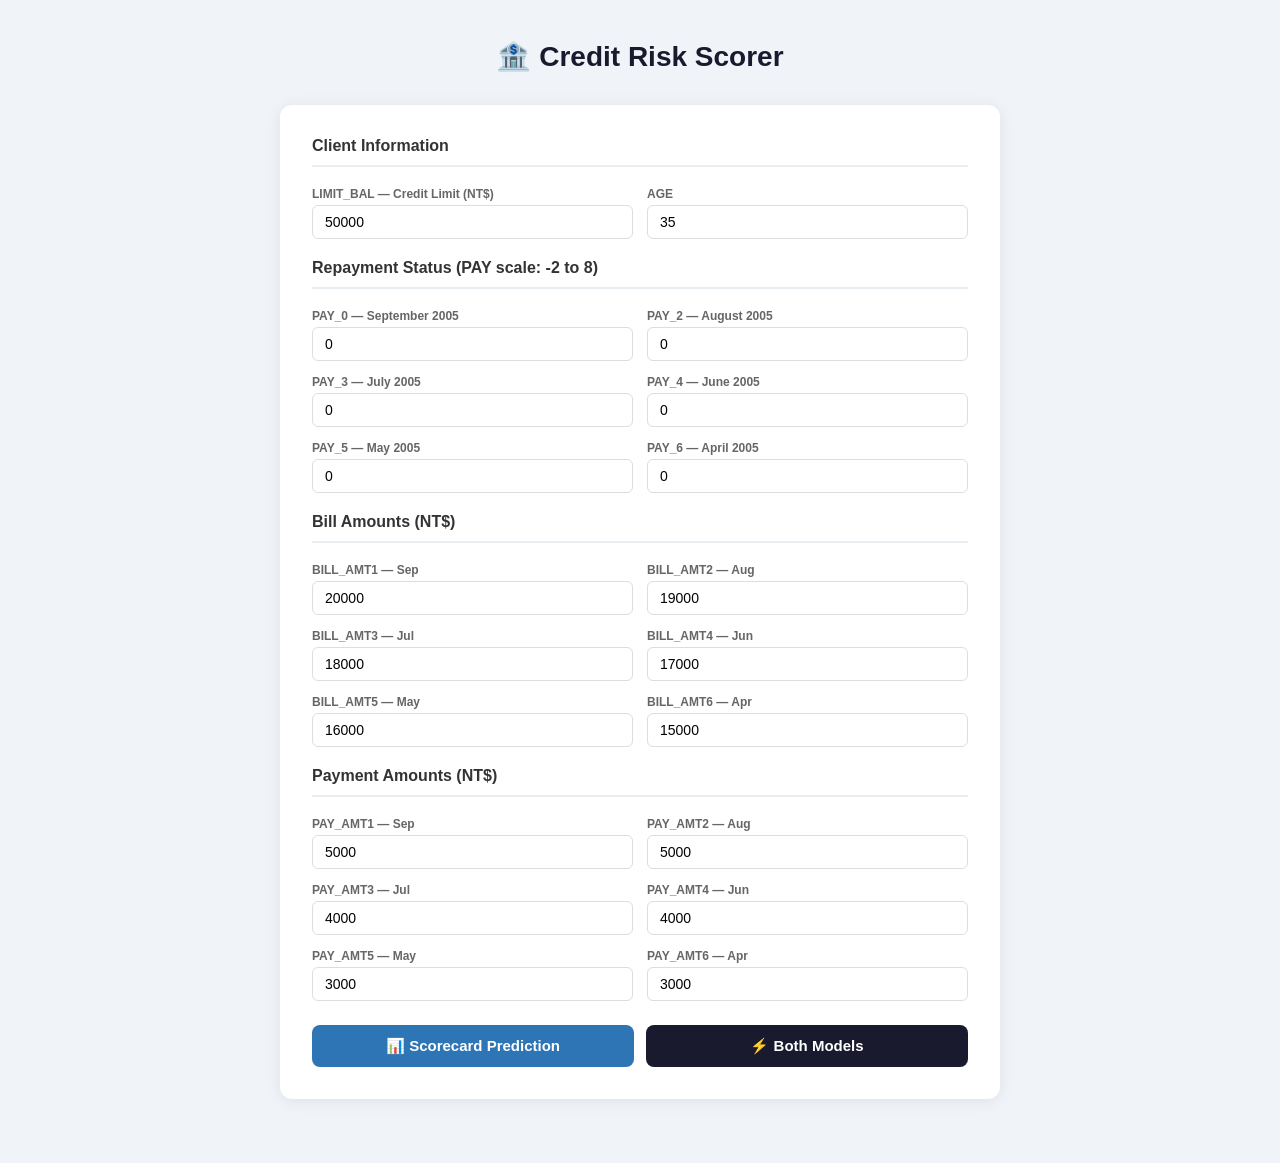
==== frontend/index.html @ 5612e82a "Clean credit risk system with MLflow + FastAPI" ====
<!DOCTYPE html>
<html lang="en">

<head>
  <meta charset="UTF-8" />
  <meta name="viewport" content="width=device-width, initial-scale=1.0" />
  <title>Credit Risk Scorer</title>
  <style>
    * {
      box-sizing: border-box;
      margin: 0;
      padding: 0;
    }

    body {
      font-family: 'Segoe UI', sans-serif;
      background: #f0f4f8;
      min-height: 100vh;
      display: flex;
      flex-direction: column;
      align-items: center;
      padding: 40px 20px;
    }

    header {
      text-align: center;
      margin-bottom: 32px;
    }

    header h1 {
      font-size: 28px;
      color: #1a1a2e;
    }

    header p {
      color: #666;
      margin-top: 6px;
      font-size: 14px;
    }

    .card {
      background: white;
      border-radius: 12px;
      box-shadow: 0 2px 16px rgba(0, 0, 0, 0.08);
      padding: 32px;
      width: 100%;
      max-width: 720px;
      margin-bottom: 24px;
    }

    .card h2 {
      font-size: 16px;
      color: #333;
      margin-bottom: 20px;
      border-bottom: 2px solid #e8edf2;
      padding-bottom: 10px;
    }

    .grid {
      display: grid;
      grid-template-columns: repeat(2, 1fr);
      gap: 14px;
    }

    .field {
      display: flex;
      flex-direction: column;
    }

    .field label {
      font-size: 12px;
      color: #666;
      margin-bottom: 4px;
      font-weight: 600;
    }

    .field input {
      padding: 8px 12px;
      border: 1px solid #ddd;
      border-radius: 6px;
      font-size: 14px;
      transition: border 0.2s;
    }

    .field input:focus {
      outline: none;
      border-color: #2E75B6;
    }

    .btn-row {
      display: flex;
      gap: 12px;
      margin-top: 24px;
    }

    button {
      flex: 1;
      padding: 12px;
      border: none;
      border-radius: 8px;
      font-size: 15px;
      font-weight: 600;
      cursor: pointer;
      transition: opacity 0.2s;
    }

    button:hover {
      opacity: 0.88;
    }

    #btn-scorecard {
      background: #2E75B6;
      color: white;
    }

    #btn-both {
      background: #1a1a2e;
      color: white;
    }

    /* Result card */
    #result {
      display: none;
    }

    .result-grid {
      display: grid;
      grid-template-columns: repeat(2, 1fr);
      gap: 16px;
    }

    .result-box {
      border-radius: 10px;
      padding: 20px;
      border-left: 5px solid #2E75B6;
      background: #f8fafc;
    }

    .result-box h3 {
      font-size: 13px;
      color: #888;
      margin-bottom: 8px;
    }

    .result-box .val {
      font-size: 26px;
      font-weight: 700;
      color: #1a1a2e;
    }

    .result-box .sub {
      font-size: 12px;
      color: #999;
      margin-top: 4px;
    }

    .badge {
      display: inline-block;
      padding: 4px 12px;
      border-radius: 20px;
      font-size: 13px;
      font-weight: 600;
      margin-top: 8px;
    }

    .badge-red {
      background: #fde8e8;
      color: #c0392b;
    }

    .badge-orange {
      background: #fef0e6;
      color: #d4680a;
    }

    .badge-yellow {
      background: #fefde6;
      color: #b8860b;
    }

    .badge-green {
      background: #e8f8ee;
      color: #1a7a4a;
    }

    .decision-approve {
      color: #1a7a4a;
      font-weight: 700;
    }

    .decision-decline {
      color: #c0392b;
      font-weight: 700;
    }

    .decision-review {
      color: #d4680a;
      font-weight: 700;
    }

    .error-msg {
      background: #fde8e8;
      color: #c0392b;
      padding: 12px 16px;
      border-radius: 8px;
      font-size: 14px;
      margin-top: 16px;
    }

    .loading {
      text-align: center;
      color: #666;
      padding: 20px;
    }
  </style>
</head>

<body>

  <header>
    <h1>🏦 Credit Risk Scorer</h1>
  </header>

  <!-- INPUT FORM -->
  <div class="card">
    <h2>Client Information</h2>

    <div class="grid">
      <div class="field">
        <label>LIMIT_BAL — Credit Limit (NT$)</label>
        <input type="number" id="LIMIT_BAL" value="50000" />
      </div>
      <div class="field">
        <label>AGE</label>
        <input type="number" id="AGE" value="35" />
      </div>
    </div>

    <h2 style="margin-top:20px">Repayment Status (PAY scale: -2 to 8)</h2>
    <div class="grid">
      <div class="field"><label>PAY_0 — September 2005</label><input type="number" id="PAY_0" value="0" /></div>
      <div class="field"><label>PAY_2 — August 2005</label> <input type="number" id="PAY_2" value="0" /></div>
      <div class="field"><label>PAY_3 — July 2005</label> <input type="number" id="PAY_3" value="0" /></div>
      <div class="field"><label>PAY_4 — June 2005</label> <input type="number" id="PAY_4" value="0" /></div>
      <div class="field"><label>PAY_5 — May 2005</label> <input type="number" id="PAY_5" value="0" /></div>
      <div class="field"><label>PAY_6 — April 2005</label> <input type="number" id="PAY_6" value="0" /></div>
    </div>

    <h2 style="margin-top:20px">Bill Amounts (NT$)</h2>
    <div class="grid">
      <div class="field"><label>BILL_AMT1 — Sep</label><input type="number" id="BILL_AMT1" value="20000" /></div>
      <div class="field"><label>BILL_AMT2 — Aug</label><input type="number" id="BILL_AMT2" value="19000" /></div>
      <div class="field"><label>BILL_AMT3 — Jul</label><input type="number" id="BILL_AMT3" value="18000" /></div>
      <div class="field"><label>BILL_AMT4 — Jun</label><input type="number" id="BILL_AMT4" value="17000" /></div>
      <div class="field"><label>BILL_AMT5 — May</label><input type="number" id="BILL_AMT5" value="16000" /></div>
      <div class="field"><label>BILL_AMT6 — Apr</label><input type="number" id="BILL_AMT6" value="15000" /></div>
    </div>

    <h2 style="margin-top:20px">Payment Amounts (NT$)</h2>
    <div class="grid">
      <div class="field"><label>PAY_AMT1 — Sep</label><input type="number" id="PAY_AMT1" value="5000" /></div>
      <div class="field"><label>PAY_AMT2 — Aug</label><input type="number" id="PAY_AMT2" value="5000" /></div>
      <div class="field"><label>PAY_AMT3 — Jul</label><input type="number" id="PAY_AMT3" value="4000" /></div>
      <div class="field"><label>PAY_AMT4 — Jun</label><input type="number" id="PAY_AMT4" value="4000" /></div>
      <div class="field"><label>PAY_AMT5 — May</label><input type="number" id="PAY_AMT5" value="3000" /></div>
      <div class="field"><label>PAY_AMT6 — Apr</label><input type="number" id="PAY_AMT6" value="3000" /></div>
    </div>

    <div class="btn-row">
      <button id="btn-scorecard" onclick="predict('scorecard')">
        📊 Scorecard Prediction
      </button>
      <button id="btn-both" onclick="predict('both')">
        ⚡ Both Models
      </button>
    </div>
  </div>

  <!-- RESULT -->
  <div class="card" id="result">
    <h2>Prediction Result</h2>
    <div id="result-content"></div>
  </div>

  <script>
    const API = "http://localhost:8000";

    const FIELDS = [
      "LIMIT_BAL", "AGE",
      "PAY_0", "PAY_2", "PAY_3", "PAY_4", "PAY_5", "PAY_6",
      "BILL_AMT1", "BILL_AMT2", "BILL_AMT3", "BILL_AMT4", "BILL_AMT5", "BILL_AMT6",
      "PAY_AMT1", "PAY_AMT2", "PAY_AMT3", "PAY_AMT4", "PAY_AMT5", "PAY_AMT6",
    ];

    function getInputData() {
      const data = {};
      FIELDS.forEach(f => {
        const el = document.getElementById(f);
        data[f] = parseFloat(el.value) || 0;
      });
      return data;
    }

    function riskBadge(risk) {
      const map = {
        "High Risk": "badge-red",
        "Elevated": "badge-orange",
        "Moderate": "badge-yellow",
        "Low": "badge-green",
        "Lower": "badge-green",
        "Minimal": "badge-green",
      };
      return `<span class="badge ${map[risk] || ''}">${risk}</span>`;
    }

    function decisionClass(d) {
      if (d === "Approve") return "decision-approve";
      if (d === "Decline") return "decision-decline";
      return "decision-review";
    }

    function scorecardHTML(r) {
      return `
      <div class="result-grid">
        <div class="result-box">
          <h3>CREDIT SCORE</h3>
          <div class="val">${r.credit_score}</div>
          <div class="sub">Range: 576 – 906</div>
        </div>
        <div class="result-box">
          <h3>DEFAULT PROBABILITY</h3>
          <div class="val">${(r.default_probability * 100).toFixed(1)}%</div>
          <div class="sub">Scorecard model</div>
        </div>
        <div class="result-box">
          <h3>RISK LEVEL</h3>
          <div style="margin-top:6px">${riskBadge(r.risk_level)}</div>
        </div>
        <div class="result-box">
          <h3>DECISION</h3>
          <div class="val ${decisionClass(r.decision)}">${r.decision}</div>
          <div class="sub">${r.model}</div>
        </div>
      </div>`;
    }

    function bothHTML(r) {
      const sc = r.scorecard;
      const xgb = r.xgboost;
      return `
      <p style="font-size:13px;color:#888;margin-bottom:16px">
        🔵 Champion: Scorecard &nbsp;|&nbsp; 🟠 Challenger: XGBoost
      </p>
      <div class="result-grid">
        <div class="result-box" style="border-color:#2E75B6">
          <h3>🔵 CREDIT SCORE (Scorecard)</h3>
          <div class="val">${sc.credit_score}</div>
          <div class="sub">Default prob: ${(sc.default_probability * 100).toFixed(1)}%</div>
          <div>${riskBadge(sc.risk_level)}</div>
          <div class="val ${decisionClass(sc.decision)}" style="font-size:18px;margin-top:8px">${sc.decision}</div>
        </div>
        <div class="result-box" style="border-color:#e67e22">
          <h3>🟠 XGBoost (Challenger)</h3>
          <div class="val">${(xgb.default_probability * 100).toFixed(1)}%</div>
          <div class="sub">Default probability</div>
          <div>${riskBadge(xgb.risk_level)}</div>
          <div class="val ${decisionClass(xgb.decision)}" style="font-size:18px;margin-top:8px">${xgb.decision}</div>
        </div>
      </div>`;
    }

    async function predict(mode) {
      const resultDiv = document.getElementById("result");
      const contentDiv = document.getElementById("result-content");

      resultDiv.style.display = "block";
      contentDiv.innerHTML = '<div class="loading">⏳ Scoring...</div>';

      const endpoint = mode === "both" ? "/predict/both" : "/predict";

      try {
        const res = await fetch(API + endpoint, {
          method: "POST",
          headers: { "Content-Type": "application/json" },
          body: JSON.stringify(getInputData()),
        });

        if (!res.ok) {
          const err = await res.json();
          throw new Error(err.detail || "API error");
        }

        const data = await res.json();
        contentDiv.innerHTML = mode === "both"
          ? bothHTML(data)
          : scorecardHTML(data);

      } catch (e) {
        contentDiv.innerHTML = `<div class="error-msg">❌ Error: ${e.message}</div>`;
      }
    }
  </script>
</body>

</html>
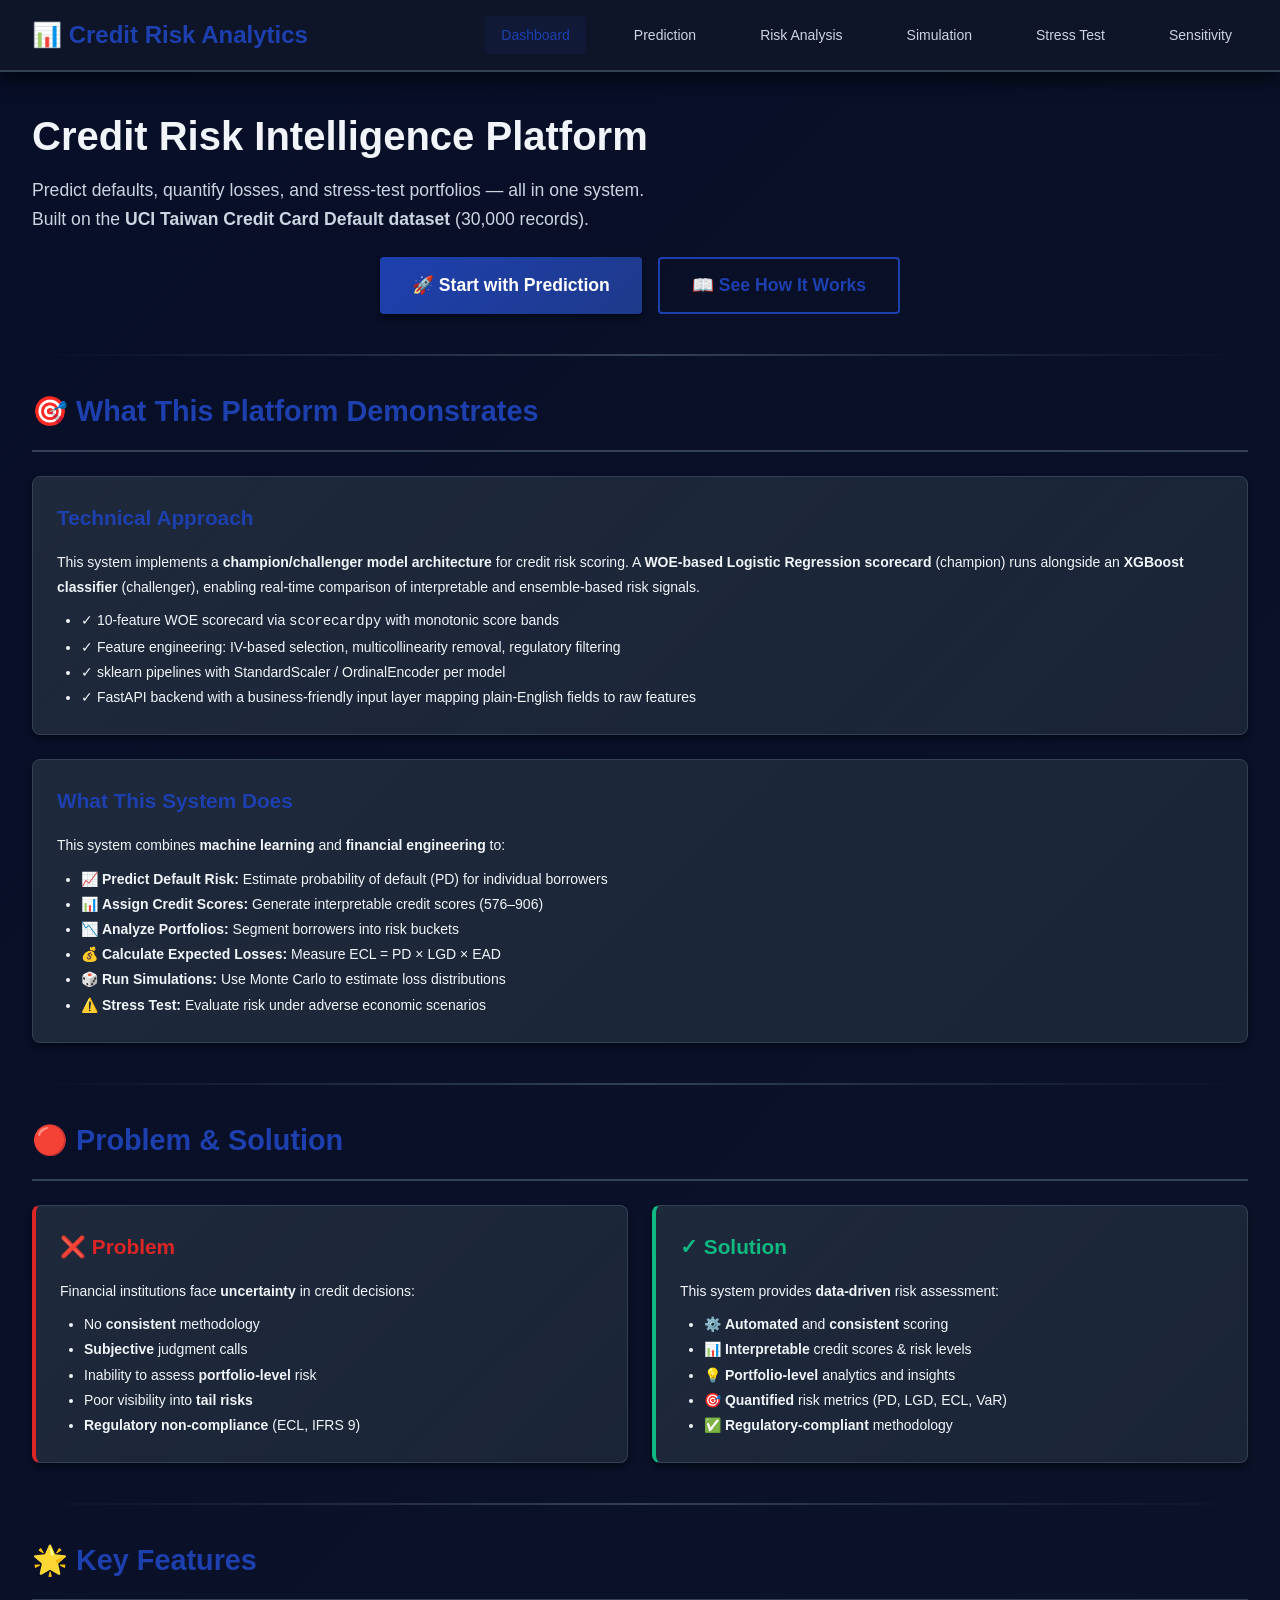
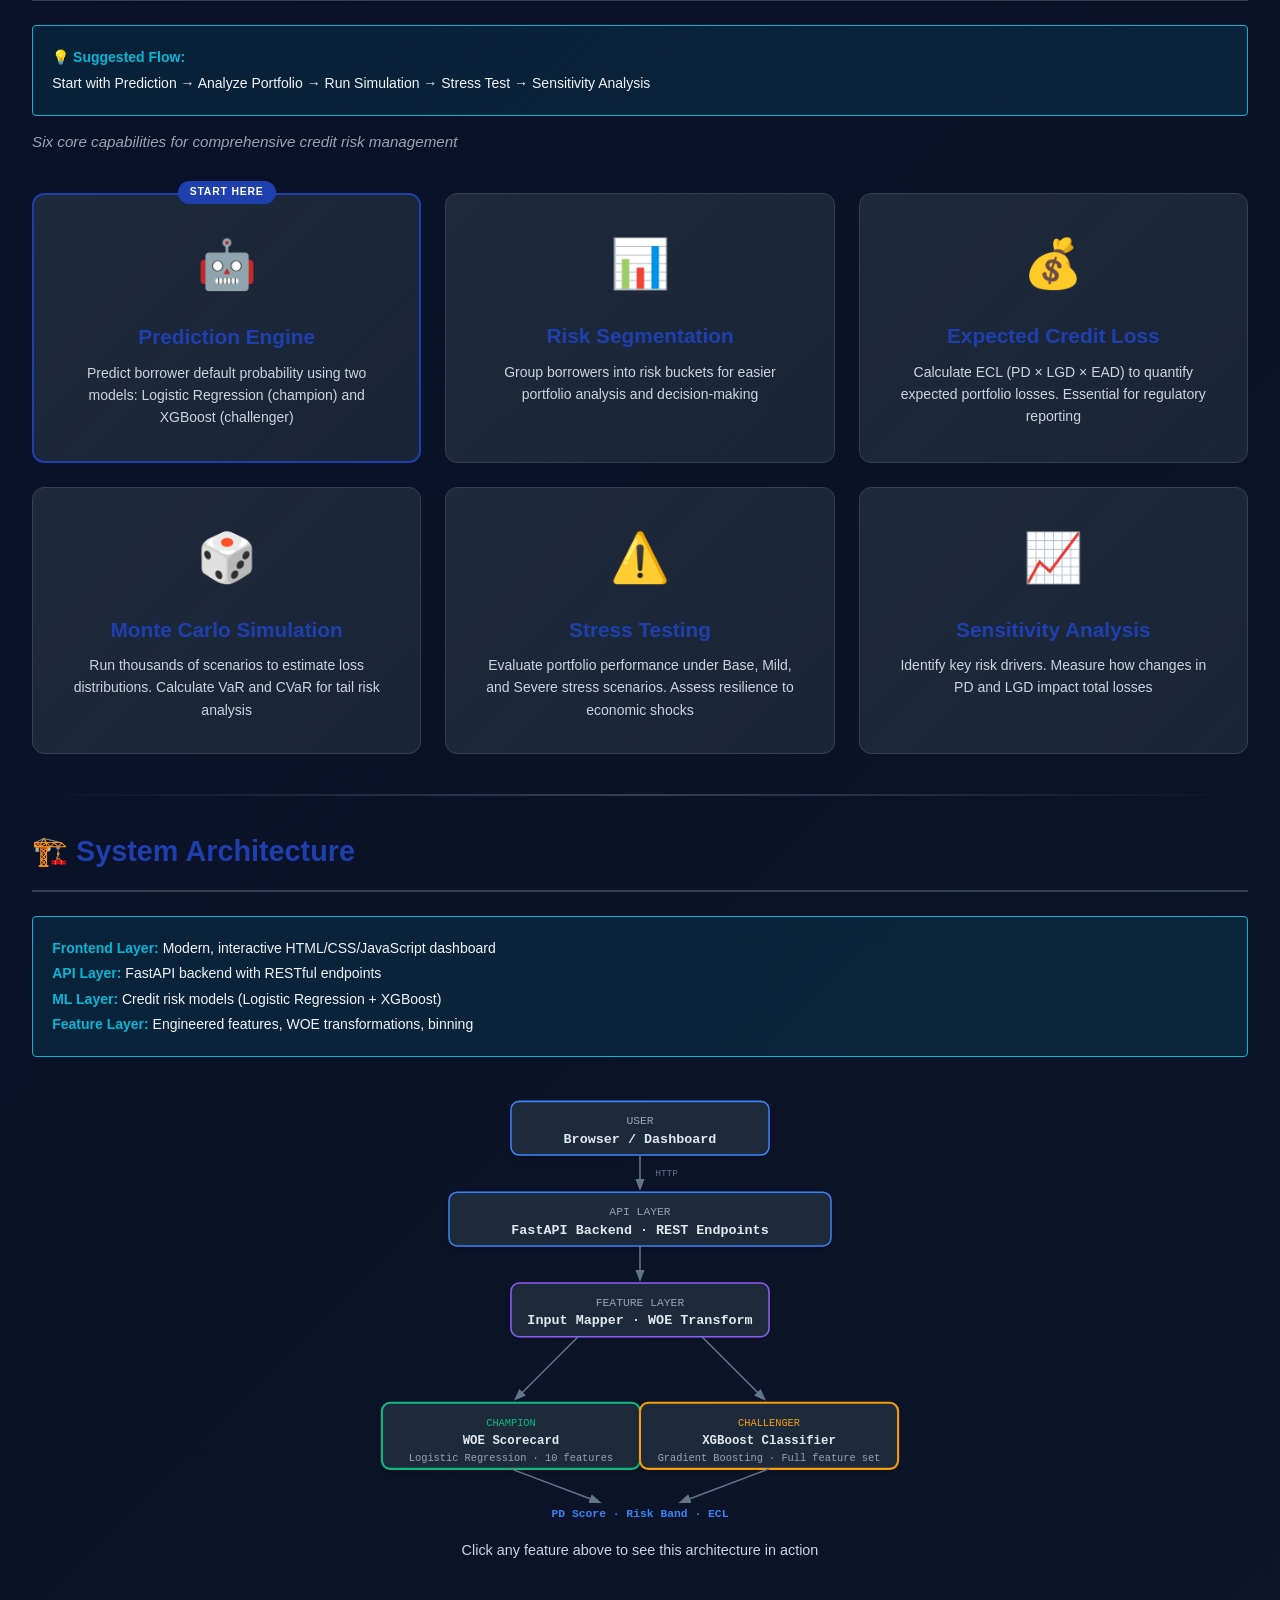
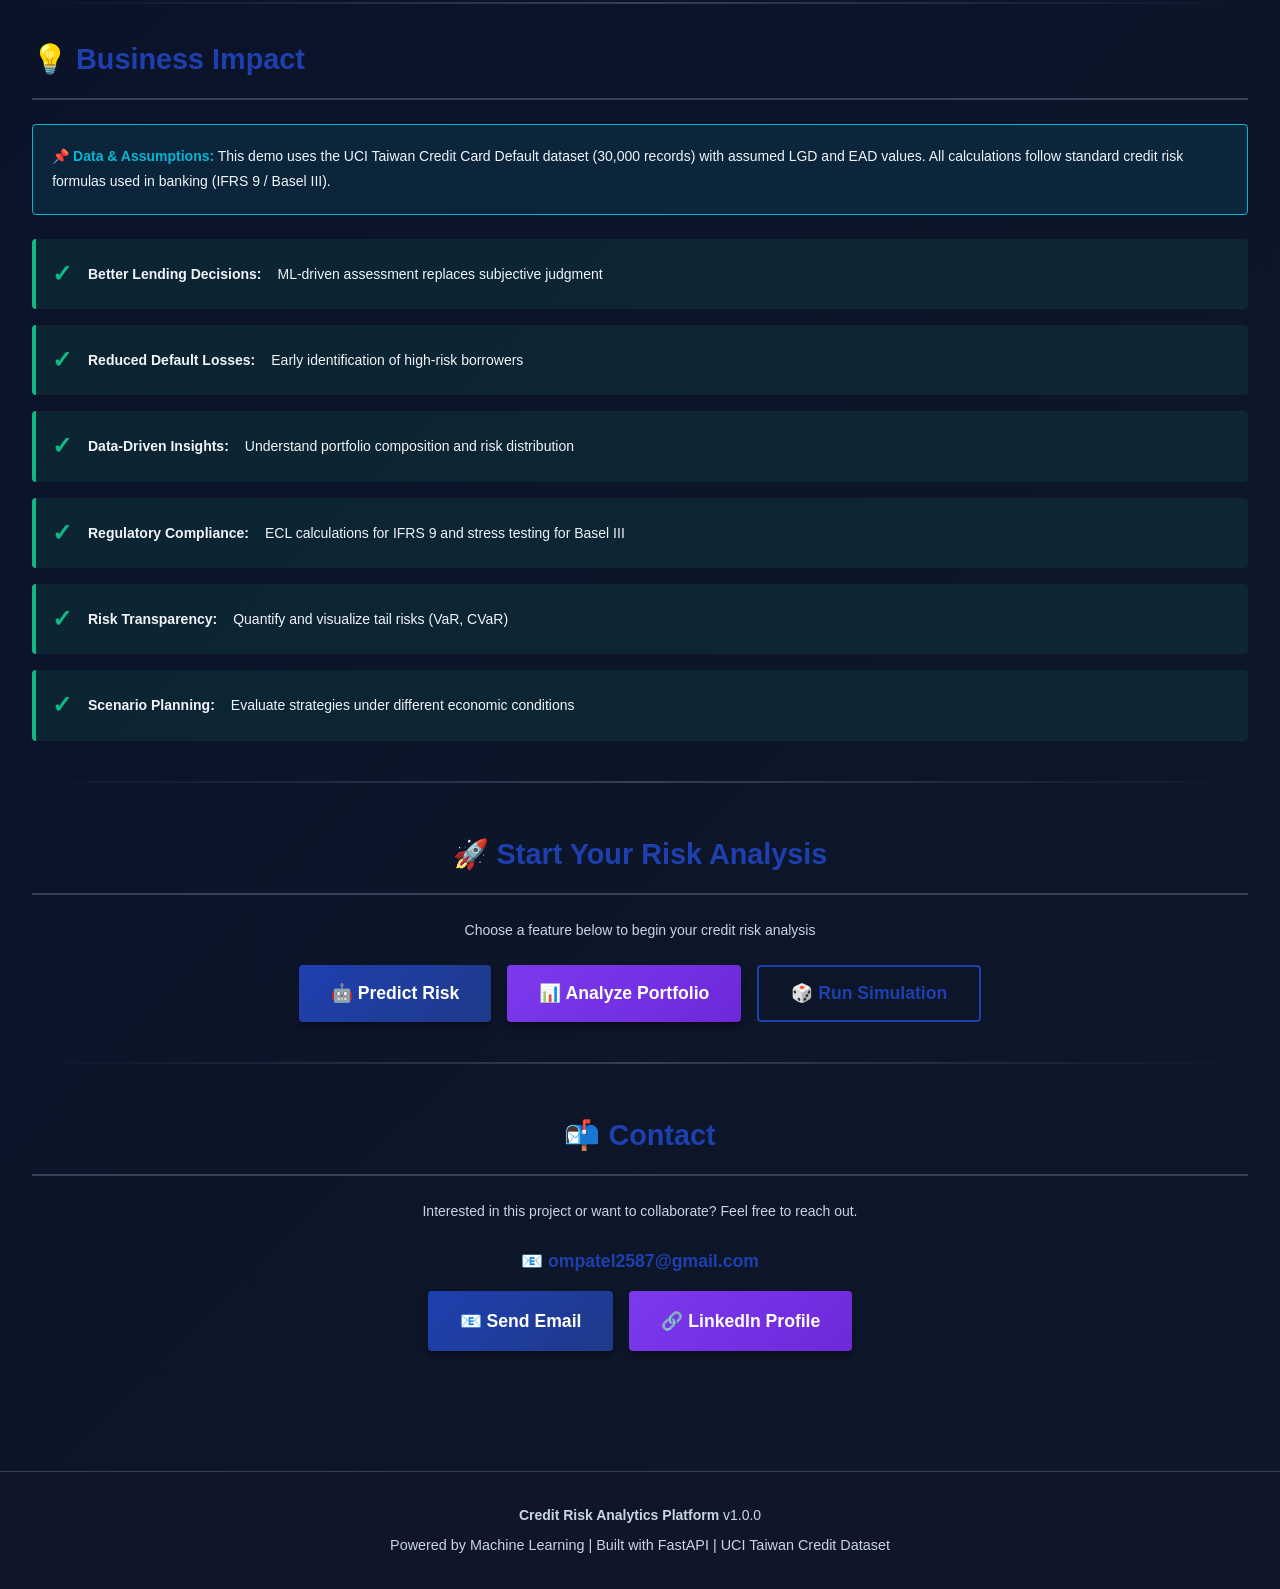
==== commit e6cca66f: "Final Docker + UI updates" ====
--- a/frontend/index.html
+++ b/frontend/index.html
@@ -1,405 +1,432 @@
 <!DOCTYPE html>
 <html lang="en">
-
 <head>
-  <meta charset="UTF-8" />
-  <meta name="viewport" content="width=device-width, initial-scale=1.0" />
-  <title>Credit Risk Scorer</title>
-  <style>
-    * {
-      box-sizing: border-box;
-      margin: 0;
-      padding: 0;
-    }
-
-    body {
-      font-family: 'Segoe UI', sans-serif;
-      background: #f0f4f8;
-      min-height: 100vh;
-      display: flex;
-      flex-direction: column;
-      align-items: center;
-      padding: 40px 20px;
-    }
-
-    header {
-      text-align: center;
-      margin-bottom: 32px;
-    }
-
-    header h1 {
-      font-size: 28px;
-      color: #1a1a2e;
-    }
-
-    header p {
-      color: #666;
-      margin-top: 6px;
-      font-size: 14px;
-    }
-
-    .card {
-      background: white;
-      border-radius: 12px;
-      box-shadow: 0 2px 16px rgba(0, 0, 0, 0.08);
-      padding: 32px;
-      width: 100%;
-      max-width: 720px;
-      margin-bottom: 24px;
-    }
-
-    .card h2 {
-      font-size: 16px;
-      color: #333;
-      margin-bottom: 20px;
-      border-bottom: 2px solid #e8edf2;
-      padding-bottom: 10px;
-    }
-
-    .grid {
-      display: grid;
-      grid-template-columns: repeat(2, 1fr);
-      gap: 14px;
-    }
-
-    .field {
-      display: flex;
-      flex-direction: column;
-    }
-
-    .field label {
-      font-size: 12px;
-      color: #666;
-      margin-bottom: 4px;
-      font-weight: 600;
-    }
-
-    .field input {
-      padding: 8px 12px;
-      border: 1px solid #ddd;
-      border-radius: 6px;
-      font-size: 14px;
-      transition: border 0.2s;
-    }
-
-    .field input:focus {
-      outline: none;
-      border-color: #2E75B6;
-    }
-
-    .btn-row {
-      display: flex;
-      gap: 12px;
-      margin-top: 24px;
-    }
-
-    button {
-      flex: 1;
-      padding: 12px;
-      border: none;
-      border-radius: 8px;
-      font-size: 15px;
-      font-weight: 600;
-      cursor: pointer;
-      transition: opacity 0.2s;
-    }
-
-    button:hover {
-      opacity: 0.88;
-    }
-
-    #btn-scorecard {
-      background: #2E75B6;
-      color: white;
-    }
-
-    #btn-both {
-      background: #1a1a2e;
-      color: white;
-    }
-
-    /* Result card */
-    #result {
-      display: none;
-    }
-
-    .result-grid {
-      display: grid;
-      grid-template-columns: repeat(2, 1fr);
-      gap: 16px;
-    }
-
-    .result-box {
-      border-radius: 10px;
-      padding: 20px;
-      border-left: 5px solid #2E75B6;
-      background: #f8fafc;
-    }
-
-    .result-box h3 {
-      font-size: 13px;
-      color: #888;
-      margin-bottom: 8px;
-    }
-
-    .result-box .val {
-      font-size: 26px;
-      font-weight: 700;
-      color: #1a1a2e;
-    }
-
-    .result-box .sub {
-      font-size: 12px;
-      color: #999;
-      margin-top: 4px;
-    }
-
-    .badge {
-      display: inline-block;
-      padding: 4px 12px;
-      border-radius: 20px;
-      font-size: 13px;
-      font-weight: 600;
-      margin-top: 8px;
-    }
-
-    .badge-red {
-      background: #fde8e8;
-      color: #c0392b;
-    }
-
-    .badge-orange {
-      background: #fef0e6;
-      color: #d4680a;
-    }
-
-    .badge-yellow {
-      background: #fefde6;
-      color: #b8860b;
-    }
-
-    .badge-green {
-      background: #e8f8ee;
-      color: #1a7a4a;
-    }
-
-    .decision-approve {
-      color: #1a7a4a;
-      font-weight: 700;
-    }
-
-    .decision-decline {
-      color: #c0392b;
-      font-weight: 700;
-    }
-
-    .decision-review {
-      color: #d4680a;
-      font-weight: 700;
-    }
-
-    .error-msg {
-      background: #fde8e8;
-      color: #c0392b;
-      padding: 12px 16px;
-      border-radius: 8px;
-      font-size: 14px;
-      margin-top: 16px;
-    }
-
-    .loading {
-      text-align: center;
-      color: #666;
-      padding: 20px;
-    }
-  </style>
+    <meta charset="UTF-8">
+    <meta name="viewport" content="width=device-width, initial-scale=1.0">
+    <title>Credit Risk Analytics - Dashboard</title>
+    <link rel="stylesheet" href="css/styles.css">
+    <link rel="stylesheet" href="css/components.css">
+    <style>
+        /* ── Architecture SVG diagram styles ── */
+        .arch-diagram {
+            width: 100%;
+            max-width: 640px;
+            margin: 2rem auto 0;
+            display: block;
+        }
+
+        /* ── Hero secondary CTA ── */
+        .hero-cta-group {
+            display: flex;
+            gap: 1rem;
+            justify-content: center;
+            flex-wrap: wrap;
+            margin-top: 1.5rem;
+        }
+
+        /* ── Highlighted feature card ── */
+        /* Give the grid room so the badge above the first card isn't clipped */
+        .feature-cards {
+            padding-top: 1.2rem;
+        }
+        .feature-card--primary {
+            border: 2px solid var(--primary-color);
+            position: relative;
+            overflow: visible; /* must be visible so ::after badge shows above the card */
+        }
+        .feature-card--primary::after {
+            content: "START HERE";
+            position: absolute;
+            top: -14px;
+            left: 50%;
+            transform: translateX(-50%);
+            background: var(--primary-color);
+            color: #fff;
+            font-size: 0.65rem;
+            font-weight: 700;
+            letter-spacing: 0.08em;
+            padding: 3px 12px;
+            border-radius: 20px;
+            white-space: nowrap;
+            z-index: 1;
+        }
+    </style>
 </head>
-
 <body>
 
-  <header>
-    <h1>🏦 Credit Risk Scorer</h1>
-  </header>
-
-  <!-- INPUT FORM -->
-  <div class="card">
-    <h2>Client Information</h2>
-
-    <div class="grid">
-      <div class="field">
-        <label>LIMIT_BAL — Credit Limit (NT$)</label>
-        <input type="number" id="LIMIT_BAL" value="50000" />
-      </div>
-      <div class="field">
-        <label>AGE</label>
-        <input type="number" id="AGE" value="35" />
-      </div>
-    </div>
-
-    <h2 style="margin-top:20px">Repayment Status (PAY scale: -2 to 8)</h2>
-    <div class="grid">
-      <div class="field"><label>PAY_0 — September 2005</label><input type="number" id="PAY_0" value="0" /></div>
-      <div class="field"><label>PAY_2 — August 2005</label> <input type="number" id="PAY_2" value="0" /></div>
-      <div class="field"><label>PAY_3 — July 2005</label> <input type="number" id="PAY_3" value="0" /></div>
-      <div class="field"><label>PAY_4 — June 2005</label> <input type="number" id="PAY_4" value="0" /></div>
-      <div class="field"><label>PAY_5 — May 2005</label> <input type="number" id="PAY_5" value="0" /></div>
-      <div class="field"><label>PAY_6 — April 2005</label> <input type="number" id="PAY_6" value="0" /></div>
-    </div>
-
-    <h2 style="margin-top:20px">Bill Amounts (NT$)</h2>
-    <div class="grid">
-      <div class="field"><label>BILL_AMT1 — Sep</label><input type="number" id="BILL_AMT1" value="20000" /></div>
-      <div class="field"><label>BILL_AMT2 — Aug</label><input type="number" id="BILL_AMT2" value="19000" /></div>
-      <div class="field"><label>BILL_AMT3 — Jul</label><input type="number" id="BILL_AMT3" value="18000" /></div>
-      <div class="field"><label>BILL_AMT4 — Jun</label><input type="number" id="BILL_AMT4" value="17000" /></div>
-      <div class="field"><label>BILL_AMT5 — May</label><input type="number" id="BILL_AMT5" value="16000" /></div>
-      <div class="field"><label>BILL_AMT6 — Apr</label><input type="number" id="BILL_AMT6" value="15000" /></div>
-    </div>
-
-    <h2 style="margin-top:20px">Payment Amounts (NT$)</h2>
-    <div class="grid">
-      <div class="field"><label>PAY_AMT1 — Sep</label><input type="number" id="PAY_AMT1" value="5000" /></div>
-      <div class="field"><label>PAY_AMT2 — Aug</label><input type="number" id="PAY_AMT2" value="5000" /></div>
-      <div class="field"><label>PAY_AMT3 — Jul</label><input type="number" id="PAY_AMT3" value="4000" /></div>
-      <div class="field"><label>PAY_AMT4 — Jun</label><input type="number" id="PAY_AMT4" value="4000" /></div>
-      <div class="field"><label>PAY_AMT5 — May</label><input type="number" id="PAY_AMT5" value="3000" /></div>
-      <div class="field"><label>PAY_AMT6 — Apr</label><input type="number" id="PAY_AMT6" value="3000" /></div>
-    </div>
-
-    <div class="btn-row">
-      <button id="btn-scorecard" onclick="predict('scorecard')">
-        📊 Scorecard Prediction
-      </button>
-      <button id="btn-both" onclick="predict('both')">
-        ⚡ Both Models
-      </button>
-    </div>
-  </div>
-
-  <!-- RESULT -->
-  <div class="card" id="result">
-    <h2>Prediction Result</h2>
-    <div id="result-content"></div>
-  </div>
-
-  <script>
-    const API = "http://localhost:8000";
-
-    const FIELDS = [
-      "LIMIT_BAL", "AGE",
-      "PAY_0", "PAY_2", "PAY_3", "PAY_4", "PAY_5", "PAY_6",
-      "BILL_AMT1", "BILL_AMT2", "BILL_AMT3", "BILL_AMT4", "BILL_AMT5", "BILL_AMT6",
-      "PAY_AMT1", "PAY_AMT2", "PAY_AMT3", "PAY_AMT4", "PAY_AMT5", "PAY_AMT6",
-    ];
-
-    function getInputData() {
-      const data = {};
-      FIELDS.forEach(f => {
-        const el = document.getElementById(f);
-        data[f] = parseFloat(el.value) || 0;
-      });
-      return data;
-    }
-
-    function riskBadge(risk) {
-      const map = {
-        "High Risk": "badge-red",
-        "Elevated": "badge-orange",
-        "Moderate": "badge-yellow",
-        "Low": "badge-green",
-        "Lower": "badge-green",
-        "Minimal": "badge-green",
-      };
-      return `<span class="badge ${map[risk] || ''}">${risk}</span>`;
-    }
-
-    function decisionClass(d) {
-      if (d === "Approve") return "decision-approve";
-      if (d === "Decline") return "decision-decline";
-      return "decision-review";
-    }
-
-    function scorecardHTML(r) {
-      return `
-      <div class="result-grid">
-        <div class="result-box">
-          <h3>CREDIT SCORE</h3>
-          <div class="val">${r.credit_score}</div>
-          <div class="sub">Range: 576 – 906</div>
+    <!-- ==================== NAVIGATION ==================== -->
+    <nav>
+        <div class="nav-container">
+            <div class="nav-brand">
+                📊 Credit Risk Analytics
+            </div>
+            <ul class="nav-links">
+                <li class="nav-link active" onclick="navigateTo('index.html')">Dashboard</li>
+                <li class="nav-link" onclick="navigateTo('predict.html')">Prediction</li>
+                <li class="nav-link" onclick="navigateTo('analytics.html')">Risk Analysis</li>
+                <li class="nav-link" onclick="navigateTo('simulation.html')">Simulation</li>
+                <li class="nav-link" onclick="navigateTo('stress.html')">Stress Test</li>
+                <li class="nav-link" onclick="navigateTo('sensitivity.html')">Sensitivity</li>
+            </ul>
         </div>
-        <div class="result-box">
-          <h3>DEFAULT PROBABILITY</h3>
-          <div class="val">${(r.default_probability * 100).toFixed(1)}%</div>
-          <div class="sub">Scorecard model</div>
-        </div>
-        <div class="result-box">
-          <h3>RISK LEVEL</h3>
-          <div style="margin-top:6px">${riskBadge(r.risk_level)}</div>
-        </div>
-        <div class="result-box">
-          <h3>DECISION</h3>
-          <div class="val ${decisionClass(r.decision)}">${r.decision}</div>
-          <div class="sub">${r.model}</div>
-        </div>
-      </div>`;
-    }
-
-    function bothHTML(r) {
-      const sc = r.scorecard;
-      const xgb = r.xgboost;
-      return `
-      <p style="font-size:13px;color:#888;margin-bottom:16px">
-        🔵 Champion: Scorecard &nbsp;|&nbsp; 🟠 Challenger: XGBoost
-      </p>
-      <div class="result-grid">
-        <div class="result-box" style="border-color:#2E75B6">
-          <h3>🔵 CREDIT SCORE (Scorecard)</h3>
-          <div class="val">${sc.credit_score}</div>
-          <div class="sub">Default prob: ${(sc.default_probability * 100).toFixed(1)}%</div>
-          <div>${riskBadge(sc.risk_level)}</div>
-          <div class="val ${decisionClass(sc.decision)}" style="font-size:18px;margin-top:8px">${sc.decision}</div>
-        </div>
-        <div class="result-box" style="border-color:#e67e22">
-          <h3>🟠 XGBoost (Challenger)</h3>
-          <div class="val">${(xgb.default_probability * 100).toFixed(1)}%</div>
-          <div class="sub">Default probability</div>
-          <div>${riskBadge(xgb.risk_level)}</div>
-          <div class="val ${decisionClass(xgb.decision)}" style="font-size:18px;margin-top:8px">${xgb.decision}</div>
-        </div>
-      </div>`;
-    }
-
-    async function predict(mode) {
-      const resultDiv = document.getElementById("result");
-      const contentDiv = document.getElementById("result-content");
-
-      resultDiv.style.display = "block";
-      contentDiv.innerHTML = '<div class="loading">⏳ Scoring...</div>';
-
-      const endpoint = mode === "both" ? "/predict/both" : "/predict";
-
-      try {
-        const res = await fetch(API + endpoint, {
-          method: "POST",
-          headers: { "Content-Type": "application/json" },
-          body: JSON.stringify(getInputData()),
-        });
-
-        if (!res.ok) {
-          const err = await res.json();
-          throw new Error(err.detail || "API error");
-        }
-
-        const data = await res.json();
-        contentDiv.innerHTML = mode === "both"
-          ? bothHTML(data)
-          : scorecardHTML(data);
-
-      } catch (e) {
-        contentDiv.innerHTML = `<div class="error-msg">❌ Error: ${e.message}</div>`;
-      }
-    }
-  </script>
+    </nav>
+
+    <!-- ==================== MAIN CONTENT ==================== -->
+    <main>
+
+        <!-- HERO SECTION -->
+        <section class="hero">
+            <div class="page-header">
+                <h1 class="page-title">Credit Risk Intelligence Platform</h1>
+                <p class="page-description">
+                    Predict defaults, quantify losses, and stress-test portfolios — all in one system.<br>
+                    Built on the <strong>UCI Taiwan Credit Card Default dataset</strong> (30,000 records).
+                </p>
+                <!-- Primary + secondary CTA at hero level -->
+                <div class="hero-cta-group">
+                    <button class="btn btn-primary btn-lg" onclick="navigateTo('predict.html')">
+                        🚀 Start with Prediction
+                    </button>
+                    <button class="btn btn-outline btn-lg" onclick="document.getElementById('overview').scrollIntoView({behavior:'smooth'})">
+                        📖 See How It Works
+                    </button>
+                </div>
+            </div>
+        </section>
+
+        <div class="divider"></div>
+
+        <!-- PROJECT OVERVIEW SECTION -->
+        <section id="overview">
+            <h2 class="section-title">🎯 What This Platform Demonstrates</h2>
+
+            <div class="card">
+                <div class="card-header">Technical Approach</div>
+                <div class="card-body">
+                    <p>
+                        This system implements a <strong>champion/challenger model architecture</strong> for credit risk scoring.
+                        A <strong>WOE-based Logistic Regression scorecard</strong> (champion) runs alongside an
+                        <strong>XGBoost classifier</strong> (challenger), enabling real-time comparison of
+                        interpretable and ensemble-based risk signals.
+                    </p>
+                    <ul style="margin-left: 1.5rem; margin-top: 0.5rem;">
+                        <li>✓ 10-feature WOE scorecard via <code>scorecardpy</code> with monotonic score bands</li>
+                        <li>✓ Feature engineering: IV-based selection, multicollinearity removal, regulatory filtering</li>
+                        <li>✓ sklearn pipelines with StandardScaler / OrdinalEncoder per model</li>
+                        <li>✓ FastAPI backend with a business-friendly input layer mapping plain-English fields to raw features</li>
+                    </ul>
+                </div>
+            </div>
+
+            <div class="card" style="margin-top: 1.5rem;">
+                <div class="card-header">What This System Does</div>
+                <div class="card-body">
+                    <p>
+                        This system combines <strong>machine learning</strong> and <strong>financial engineering</strong> to:
+                    </p>
+                    <ul style="margin-left: 1.5rem; margin-top: 0.5rem;">
+                        <li>📈 <strong>Predict Default Risk:</strong> Estimate probability of default (PD) for individual borrowers</li>
+                        <li>📊 <strong>Assign Credit Scores:</strong> Generate interpretable credit scores (576–906)</li>
+                        <li>📉 <strong>Analyze Portfolios:</strong> Segment borrowers into risk buckets</li>
+                        <li>💰 <strong>Calculate Expected Losses:</strong> Measure ECL = PD × LGD × EAD</li>
+                        <li>🎲 <strong>Run Simulations:</strong> Use Monte Carlo to estimate loss distributions</li>
+                        <li>⚠️ <strong>Stress Test:</strong> Evaluate risk under adverse economic scenarios</li>
+                    </ul>
+                </div>
+            </div>
+        </section>
+
+        <div class="divider"></div>
+
+        <!-- PROBLEM & SOLUTION SECTION -->
+        <section>
+            <h2 class="section-title">🔴 Problem & Solution</h2>
+
+            <div style="display: grid; grid-template-columns: repeat(auto-fit, minmax(300px, 1fr)); gap: 1.5rem;">
+                <div class="card" style="border-left: 4px solid var(--danger-color);">
+                    <div class="card-header" style="color: var(--danger-color);">❌ Problem</div>
+                    <div class="card-body">
+                        <p>
+                            Financial institutions face <strong>uncertainty</strong> in credit decisions:
+                        </p>
+                        <ul style="margin-left: 1.5rem; margin-top: 0.5rem;">
+                            <li>No <strong>consistent</strong> methodology</li>
+                            <li><strong>Subjective</strong> judgment calls</li>
+                            <li>Inability to assess <strong>portfolio-level</strong> risk</li>
+                            <li>Poor visibility into <strong>tail risks</strong></li>
+                            <li><strong>Regulatory non-compliance</strong> (ECL, IFRS 9)</li>
+                        </ul>
+                    </div>
+                </div>
+
+                <div class="card" style="border-left: 4px solid var(--success-color);">
+                    <div class="card-header" style="color: var(--success-color);">✓ Solution</div>
+                    <div class="card-body">
+                        <p>
+                            This system provides <strong>data-driven</strong> risk assessment:
+                        </p>
+                        <ul style="margin-left: 1.5rem; margin-top: 0.5rem;">
+                            <li>⚙️ <strong>Automated</strong> and <strong>consistent</strong> scoring</li>
+                            <li>📊 <strong>Interpretable</strong> credit scores & risk levels</li>
+                            <li>💡 <strong>Portfolio-level</strong> analytics and insights</li>
+                            <li>🎯 <strong>Quantified</strong> risk metrics (PD, LGD, ECL, VaR)</li>
+                            <li>✅ <strong>Regulatory-compliant</strong> methodology</li>
+                        </ul>
+                    </div>
+                </div>
+            </div>
+        </section>
+
+        <div class="divider"></div>
+
+        <!-- KEY FEATURES SECTION -->
+        <section>
+            <h2 class="section-title">🌟 Key Features</h2>
+            <div class="info-box" style="margin-bottom: 1.5rem;">
+                <strong>💡 Suggested Flow:</strong><br>
+                Start with Prediction → Analyze Portfolio → Run Simulation → Stress Test → Sensitivity Analysis
+            </div>
+            <p class="section-subtitle">Six core capabilities for comprehensive credit risk management</p>
+
+            <div class="feature-cards">
+                <!-- Primary card — visually distinguished -->
+                <div class="feature-card feature-card--primary" onclick="navigateTo('predict.html')">
+                    <div class="feature-icon">🤖</div>
+                    <div class="feature-title">Prediction Engine</div>
+                    <div class="feature-description">
+                        Predict borrower default probability using two models:
+                        Logistic Regression (champion) and XGBoost (challenger)
+                    </div>
+                </div>
+
+                <div class="feature-card" onclick="navigateTo('analytics.html')">
+                    <div class="feature-icon">📊</div>
+                    <div class="feature-title">Risk Segmentation</div>
+                    <div class="feature-description">
+                        Group borrowers into risk buckets for easier portfolio analysis
+                        and decision-making
+                    </div>
+                </div>
+
+                <div class="feature-card" onclick="navigateTo('analytics.html')">
+                    <div class="feature-icon">💰</div>
+                    <div class="feature-title">Expected Credit Loss</div>
+                    <div class="feature-description">
+                        Calculate ECL (PD × LGD × EAD) to quantify expected portfolio losses.
+                        Essential for regulatory reporting
+                    </div>
+                </div>
+
+                <div class="feature-card" onclick="navigateTo('simulation.html')">
+                    <div class="feature-icon">🎲</div>
+                    <div class="feature-title">Monte Carlo Simulation</div>
+                    <div class="feature-description">
+                        Run thousands of scenarios to estimate loss distributions.
+                        Calculate VaR and CVaR for tail risk analysis
+                    </div>
+                </div>
+
+                <div class="feature-card" onclick="navigateTo('stress.html')">
+                    <div class="feature-icon">⚠️</div>
+                    <div class="feature-title">Stress Testing</div>
+                    <div class="feature-description">
+                        Evaluate portfolio performance under Base, Mild, and Severe stress scenarios.
+                        Assess resilience to economic shocks
+                    </div>
+                </div>
+
+                <div class="feature-card" onclick="navigateTo('sensitivity.html')">
+                    <div class="feature-icon">📈</div>
+                    <div class="feature-title">Sensitivity Analysis</div>
+                    <div class="feature-description">
+                        Identify key risk drivers. Measure how changes in PD and LGD
+                        impact total losses
+                    </div>
+                </div>
+            </div>
+        </section>
+
+        <div class="divider"></div>
+
+        <!-- SYSTEM ARCHITECTURE SECTION -->
+        <section>
+            <h2 class="section-title">🏗️ System Architecture</h2>
+
+            <div class="info-box">
+                <strong>Frontend Layer:</strong> Modern, interactive HTML/CSS/JavaScript dashboard<br>
+                <strong>API Layer:</strong> FastAPI backend with RESTful endpoints<br>
+                <strong>ML Layer:</strong> Credit risk models (Logistic Regression + XGBoost)<br>
+                <strong>Feature Layer:</strong> Engineered features, WOE transformations, binning
+            </div>
+
+            <!-- SVG Architecture Diagram -->
+            <svg class="arch-diagram" viewBox="0 0 620 420" xmlns="http://www.w3.org/2000/svg" role="img" aria-label="System architecture diagram">
+                <defs>
+                    <marker id="arrow" markerWidth="8" markerHeight="8" refX="6" refY="3" orient="auto">
+                        <path d="M0,0 L0,6 L8,3 z" fill="#64748b"/>
+                    </marker>
+                    <filter id="card-shadow" x="-5%" y="-5%" width="110%" height="120%">
+                        <feDropShadow dx="0" dy="2" stdDeviation="3" flood-color="rgba(0,0,0,0.25)"/>
+                    </filter>
+                </defs>
+
+                <!-- Layer 1: User -->
+                <rect x="185" y="12" width="250" height="52" rx="8" fill="#1e293b" stroke="#3b82f6" stroke-width="1.5" filter="url(#card-shadow)"/>
+                <text x="310" y="34" text-anchor="middle" font-family="monospace" font-size="11" fill="#94a3b8">USER</text>
+                <text x="310" y="52" text-anchor="middle" font-family="monospace" font-size="13" font-weight="bold" fill="#e2e8f0">Browser / Dashboard</text>
+
+                <!-- Arrow 1 -->
+                <line x1="310" y1="64" x2="310" y2="96" stroke="#64748b" stroke-width="1.5" marker-end="url(#arrow)"/>
+                <text x="325" y="84" font-family="monospace" font-size="9" fill="#64748b">HTTP</text>
+
+                <!-- Layer 2: FastAPI -->
+                <rect x="125" y="100" width="370" height="52" rx="8" fill="#1e293b" stroke="#3b82f6" stroke-width="1.5" filter="url(#card-shadow)"/>
+                <text x="310" y="122" text-anchor="middle" font-family="monospace" font-size="11" fill="#94a3b8">API LAYER</text>
+                <text x="310" y="140" text-anchor="middle" font-family="monospace" font-size="13" font-weight="bold" fill="#e2e8f0">FastAPI Backend  ·  REST Endpoints</text>
+
+                <!-- Arrow 2 -->
+                <line x1="310" y1="152" x2="310" y2="184" stroke="#64748b" stroke-width="1.5" marker-end="url(#arrow)"/>
+
+                <!-- Layer 3: Input Mapper -->
+                <rect x="185" y="188" width="250" height="52" rx="8" fill="#1e293b" stroke="#8b5cf6" stroke-width="1.5" filter="url(#card-shadow)"/>
+                <text x="310" y="210" text-anchor="middle" font-family="monospace" font-size="11" fill="#94a3b8">FEATURE LAYER</text>
+                <text x="310" y="228" text-anchor="middle" font-family="monospace" font-size="13" font-weight="bold" fill="#e2e8f0">Input Mapper  ·  WOE Transform</text>
+
+                <!-- Arrow 3: splits into two -->
+                <line x1="250" y1="240" x2="190" y2="300" stroke="#64748b" stroke-width="1.5" marker-end="url(#arrow)"/>
+                <line x1="370" y1="240" x2="430" y2="300" stroke="#64748b" stroke-width="1.5" marker-end="url(#arrow)"/>
+
+                <!-- Layer 4a: Champion -->
+                <rect x="60" y="304" width="250" height="64" rx="8" fill="#1e293b" stroke="#10b981" stroke-width="2" filter="url(#card-shadow)"/>
+                <text x="185" y="326" text-anchor="middle" font-family="monospace" font-size="10" fill="#10b981">CHAMPION</text>
+                <text x="185" y="344" text-anchor="middle" font-family="monospace" font-size="12" font-weight="bold" fill="#e2e8f0">WOE Scorecard</text>
+                <text x="185" y="360" text-anchor="middle" font-family="monospace" font-size="10" fill="#94a3b8">Logistic Regression · 10 features</text>
+
+                <!-- Layer 4b: Challenger -->
+                <rect x="310" y="304" width="250" height="64" rx="8" fill="#1e293b" stroke="#f59e0b" stroke-width="2" filter="url(#card-shadow)"/>
+                <text x="435" y="326" text-anchor="middle" font-family="monospace" font-size="10" fill="#f59e0b">CHALLENGER</text>
+                <text x="435" y="344" text-anchor="middle" font-family="monospace" font-size="12" font-weight="bold" fill="#e2e8f0">XGBoost Classifier</text>
+                <text x="435" y="360" text-anchor="middle" font-family="monospace" font-size="10" fill="#94a3b8">Gradient Boosting · Full feature set</text>
+
+                <!-- Arrow 4: converge -->
+                <line x1="185" y1="368" x2="270" y2="400" stroke="#64748b" stroke-width="1.5" marker-end="url(#arrow)"/>
+                <line x1="435" y1="368" x2="350" y2="400" stroke="#64748b" stroke-width="1.5" marker-end="url(#arrow)"/>
+
+                <!-- Output label -->
+                <text x="310" y="415" text-anchor="middle" font-family="monospace" font-size="11" fill="#3b82f6" font-weight="bold">PD Score · Risk Band · ECL</text>
+            </svg>
+
+            <p style="text-align:center; color: var(--text-secondary); margin-top: 1rem; font-size: 0.9rem;">
+                Click any feature above to see this architecture in action
+            </p>
+        </section>
+
+        <div class="divider"></div>
+
+        <!-- BUSINESS IMPACT SECTION -->
+        <section>
+            <h2 class="section-title">💡 Business Impact</h2>
+
+            <!-- Data disclaimer placed correctly inside this section -->
+            <div class="info-box" style="margin-bottom: 1.5rem;">
+                <strong>📌 Data & Assumptions:</strong>
+                This demo uses the UCI Taiwan Credit Card Default dataset (30,000 records) with
+                assumed LGD and EAD values. All calculations follow standard credit risk formulas
+                used in banking (IFRS 9 / Basel III).
+            </div>
+
+            <ul class="impact-list">
+                <li class="impact-item">
+                    <strong>Better Lending Decisions:</strong> ML-driven assessment replaces subjective judgment
+                </li>
+                <li class="impact-item">
+                    <strong>Reduced Default Losses:</strong> Early identification of high-risk borrowers
+                </li>
+                <li class="impact-item">
+                    <strong>Data-Driven Insights:</strong> Understand portfolio composition and risk distribution
+                </li>
+                <li class="impact-item">
+                    <strong>Regulatory Compliance:</strong> ECL calculations for IFRS 9 and stress testing for Basel III
+                </li>
+                <li class="impact-item">
+                    <strong>Risk Transparency:</strong> Quantify and visualize tail risks (VaR, CVaR)
+                </li>
+                <li class="impact-item">
+                    <strong>Scenario Planning:</strong> Evaluate strategies under different economic conditions
+                </li>
+            </ul>
+        </section>
+
+        <div class="divider"></div>
+
+        <!-- CALL-TO-ACTION SECTION -->
+        <section style="text-align: center; margin-top: 3rem;">
+            <h2 class="section-title">🚀 Start Your Risk Analysis</h2>
+            <p style="color: var(--text-secondary); margin-bottom: 1.5rem;">
+                Choose a feature below to begin your credit risk analysis
+            </p>
+            <div style="display: flex; gap: 1rem; justify-content: center; flex-wrap: wrap;">
+                <button class="btn btn-primary btn-lg" onclick="navigateTo('predict.html')">
+                    🤖 Predict Risk
+                </button>
+                <button class="btn btn-secondary btn-lg" onclick="navigateTo('analytics.html')">
+                    📊 Analyze Portfolio
+                </button>
+                <button class="btn btn-outline btn-lg" onclick="navigateTo('simulation.html')">
+                    🎲 Run Simulation
+                </button>
+            </div>
+        </section>
+
+        <div class="divider"></div>
+
+        <!-- CONTACT SECTION — moved inside <main> and wrapped in <section> -->
+        <section style="text-align: center; margin-top: 3rem;">
+            <h2 class="section-title">📬 Contact</h2>
+            <p style="color: var(--text-secondary); margin-bottom: 1.5rem;">
+                Interested in this project or want to collaborate? Feel free to reach out.
+            </p>
+
+            <div style="text-align: center; margin-top: 1rem;">
+                <a
+                    href="mailto:ompatel2587@gmail.com"
+                    style="
+                        display: block;
+                        font-size: 1.1rem;
+                        font-weight: 600;
+                        color: var(--primary-color);
+                        text-decoration: none;
+                        margin-bottom: 1rem;
+                    "
+                >
+                    📧 ompatel2587@gmail.com
+                </a>
+
+                <div style="display: flex; justify-content: center; gap: 1rem; flex-wrap: wrap;">
+                    <a href="mailto:ompatel2587@gmail.com" class="btn btn-primary btn-lg">
+                        📧 Send Email
+                    </a>
+                    <a href="https://linkedin.com/in/om-patel-tech" target="_blank" class="btn btn-secondary btn-lg">
+                        🔗 LinkedIn Profile
+                    </a>
+                </div>
+            </div>
+        </section>
+
+    </main>
+
+    <!-- ==================== FOOTER ==================== -->
+    <footer>
+        <p style="margin-bottom: 0.5rem;">
+            <strong>Credit Risk Analytics Platform</strong> v1.0.0
+        </p>
+        <p style="font-size: 0.9rem;">
+            Powered by Machine Learning | Built with FastAPI | UCI Taiwan Credit Dataset
+        </p>
+    </footer>
+
+    <!-- ==================== SCRIPTS ==================== -->
+    <script src="js/index.js"></script>
+
 </body>
-
 </html>
--- a/frontend/css/styles.css
+++ b/frontend/css/styles.css
@@ -0,0 +1,619 @@
+/* ===================================================
+   GLOBAL STYLES - Credit Risk Analytics Dashboard
+   =================================================== */
+
+* {
+  margin: 0;
+  padding: 0;
+  box-sizing: border-box;
+}
+
+:root {
+  --primary-color: #1e40af;      /* Deep blue */
+  --secondary-color: #7c3aed;    /* Purple */
+  --danger-color: #dc2626;       /* Red */
+  --warning-color: #f59e0b;      /* Amber */
+  --success-color: #10b981;      /* Green */
+  --info-color: #06b6d4;         /* Cyan */
+  
+  --bg-dark: #0f172a;            /* Very dark slate */
+  --bg-darkest: #070e27;         /* Darkest slate */
+  --bg-card: #1e293b;            /* Card background */
+  --text-primary: #f1f5f9;       /* Light text */
+  --text-secondary: #cbd5e1;     /* Medium text */
+  --border-color: #334155;       /* Border color */
+  
+  --shadow-sm: 0 1px 2px rgba(0, 0, 0, 0.3);
+  --shadow-md: 0 4px 6px rgba(0, 0, 0, 0.4);
+  --shadow-lg: 0 10px 15px rgba(0, 0, 0, 0.5);
+  
+  --transition: all 0.3s ease;
+}
+
+body {
+  background: linear-gradient(135deg, var(--bg-darkest) 0%, var(--bg-dark) 100%);
+  color: var(--text-primary);
+  font-family: 'Segoe UI', Tahoma, Geneva, Verdana, sans-serif;
+  line-height: 1.6;
+  font-size: 14px;
+}
+
+a {
+  color: var(--info-color);
+  text-decoration: none;
+  transition: var(--transition);
+}
+
+a:hover {
+  color: var(--primary-color);
+  text-decoration: underline;
+}
+
+/* ===================================================
+   NAVIGATION BAR
+   =================================================== */
+
+nav {
+  background: rgba(15, 23, 42, 0.95);
+  border-bottom: 2px solid var(--border-color);
+  padding: 1rem 0;
+  position: sticky;
+  top: 0;
+  z-index: 100;
+  box-shadow: var(--shadow-lg);
+  backdrop-filter: blur(10px);
+}
+
+.nav-container {
+  max-width: 1400px;
+  margin: 0 auto;
+  padding: 0 2rem;
+  display: flex;
+  justify-content: space-between;
+  align-items: center;
+}
+
+.nav-brand {
+  font-size: 1.5rem;
+  font-weight: 700;
+  color: var(--primary-color);
+  display: flex;
+  align-items: center;
+  gap: 0.5rem;
+}
+
+.nav-links {
+  display: flex;
+  list-style: none;
+  gap: 2rem;
+}
+
+.nav-link {
+  color: var(--text-secondary);
+  cursor: pointer;
+  transition: var(--transition);
+  padding: 0.5rem 1rem;
+  border-radius: 4px;
+  font-weight: 500;
+}
+
+.nav-link:hover,
+.nav-link.active {
+  color: var(--primary-color);
+  background: rgba(30, 64, 175, 0.1);
+}
+
+/* ===================================================
+   MAIN CONTAINER & LAYOUT
+   =================================================== */
+
+main {
+  max-width: 1400px;
+  margin: 0 auto;
+  padding: 2rem;
+  min-height: calc(100vh - 200px);
+}
+
+.page-header {
+  margin-bottom: 2rem;
+}
+
+.page-title {
+  font-size: 2.5rem;
+  font-weight: 700;
+  color: var(--text-primary);
+  margin-bottom: 0.5rem;
+}
+
+.page-description {
+  font-size: 1.1rem;
+  color: var(--text-secondary);
+}
+
+/* ===================================================
+   SECTION STYLES
+   =================================================== */
+
+section {
+  margin-bottom: 3rem;
+}
+
+.section-title {
+  font-size: 1.8rem;
+  font-weight: 600;
+  color: var(--primary-color);
+  margin-bottom: 1.5rem;
+  border-bottom: 2px solid var(--border-color);
+  padding-bottom: 1rem;
+}
+
+.section-subtitle {
+  font-size: 1rem;
+  color: var(--text-secondary);
+  margin-bottom: 1rem;
+  font-style: italic;
+}
+
+/* ===================================================
+   CARDS & CONTAINERS
+   =================================================== */
+
+.card {
+  background: linear-gradient(135deg, var(--bg-card) 0%, rgba(30, 41, 59, 0.8) 100%);
+  border: 1px solid var(--border-color);
+  border-radius: 8px;
+  padding: 1.5rem;
+  box-shadow: var(--shadow-md);
+  transition: var(--transition);
+}
+
+.card:hover {
+  transform: translateY(-4px);
+  box-shadow: var(--shadow-lg);
+  border-color: var(--primary-color);
+}
+
+.card-header {
+  font-size: 1.3rem;
+  font-weight: 600;
+  color: var(--primary-color);
+  margin-bottom: 1rem;
+}
+
+.card-body {
+  line-height: 1.8;
+}
+
+/* ===================================================
+   GRID LAYOUTS
+   =================================================== */
+
+.grid {
+  display: grid;
+  gap: 1.5rem;
+}
+
+.grid-2 {
+  grid-template-columns: repeat(auto-fit, minmax(300px, 1fr));
+}
+
+.grid-3 {
+  grid-template-columns: repeat(auto-fit, minmax(280px, 1fr));
+}
+
+.grid-4 {
+  grid-template-columns: repeat(auto-fit, minmax(250px, 1fr));
+}
+
+@media (max-width: 1024px) {
+  .grid-3,
+  .grid-4 {
+    grid-template-columns: repeat(2, 1fr);
+  }
+}
+
+@media (max-width: 640px) {
+  .grid-2,
+  .grid-3,
+  .grid-4 {
+    grid-template-columns: 1fr;
+  }
+}
+
+/* ===================================================
+   FORMS & INPUTS
+   =================================================== */
+
+.form-group {
+  margin-bottom: 1.5rem;
+}
+
+label {
+  display: block;
+  margin-bottom: 0.5rem;
+  color: var(--text-primary);
+  font-weight: 500;
+}
+
+input,
+select,
+textarea {
+  width: 100%;
+  padding: 0.75rem;
+  background: rgba(15, 23, 42, 0.5);
+  border: 1px solid var(--border-color);
+  color: var(--text-primary);
+  font-size: 14px;
+  border-radius: 4px;
+  transition: var(--transition);
+  font-family: inherit;
+}
+
+input::placeholder,
+textarea::placeholder {
+  color: var(--text-secondary);
+}
+
+input:focus,
+select:focus,
+textarea:focus {
+  outline: none;
+  border-color: var(--primary-color);
+  background: rgba(30, 64, 175, 0.1);
+  box-shadow: 0 0 0 3px rgba(30, 64, 175, 0.2);
+}
+
+input:disabled,
+select:disabled {
+  background: rgba(15, 23, 42, 0.3);
+  cursor: not-allowed;
+  opacity: 0.6;
+}
+
+/* ===================================================
+   BUTTONS
+   =================================================== */
+
+.btn {
+  padding: 0.75rem 1.5rem;
+  border: none;
+  border-radius: 4px;
+  font-size: 1rem;
+  font-weight: 600;
+  cursor: pointer;
+  transition: var(--transition);
+  display: inline-flex;
+  align-items: center;
+  gap: 0.5rem;
+}
+
+.btn-primary {
+  background: linear-gradient(135deg, var(--primary-color) 0%, #1e3a8a 100%);
+  color: white;
+  box-shadow: var(--shadow-md);
+}
+
+.btn-primary:hover {
+  transform: translateY(-2px);
+  box-shadow: 0 0 0 3px rgba(30, 64, 175, 0.3);
+}
+
+.btn-secondary {
+  background: linear-gradient(135deg, var(--secondary-color) 0%, #6d28d9 100%);
+  color: white;
+  box-shadow: var(--shadow-md);
+}
+
+.btn-secondary:hover {
+  transform: translateY(-2px);
+  box-shadow: 0 0 0 3px rgba(124, 58, 237, 0.3);
+}
+
+.btn-danger {
+  background: var(--danger-color);
+  color: white;
+}
+
+.btn-danger:hover {
+  background: #b91c1c;
+}
+
+.btn-success {
+  background: var(--success-color);
+  color: white;
+}
+
+.btn-success:hover {
+  background: #059669;
+}
+
+.btn-outline {
+  background: transparent;
+  border: 2px solid var(--primary-color);
+  color: var(--primary-color);
+}
+
+.btn-outline:hover {
+  background: rgba(30, 64, 175, 0.1);
+}
+
+.btn-block {
+  width: 100%;
+  justify-content: center;
+}
+
+.btn-sm {
+  padding: 0.5rem 1rem;
+  font-size: 0.9rem;
+}
+
+.btn-lg {
+  padding: 1rem 2rem;
+  font-size: 1.1rem;
+}
+
+.btn:disabled {
+  opacity: 0.6;
+  cursor: not-allowed;
+}
+
+/* ===================================================
+   ALERTS & MESSAGES
+   =================================================== */
+
+.alert {
+  padding: 1rem;
+  border-radius: 4px;
+  margin-bottom: 1rem;
+  border-left: 4px solid;
+  display: flex;
+  align-items: center;
+  gap: 1rem;
+}
+
+.alert-success {
+  background: rgba(16, 185, 129, 0.1);
+  color: #10b981;
+  border-left-color: #10b981;
+}
+
+.alert-warning {
+  background: rgba(245, 158, 11, 0.1);
+  color: #f59e0b;
+  border-left-color: #f59e0b;
+}
+
+.alert-danger {
+  background: rgba(220, 38, 38, 0.1);
+  color: #dc2626;
+  border-left-color: #dc2626;
+}
+
+.alert-info {
+  background: rgba(6, 182, 212, 0.1);
+  color: #06b6d4;
+  border-left-color: #06b6d4;
+}
+
+/* ===================================================
+   TABLES
+   =================================================== */
+
+table {
+  width: 100%;
+  border-collapse: collapse;
+  margin-bottom: 2rem;
+  box-shadow: var(--shadow-md);
+  border-radius: 8px;
+  overflow: hidden;
+}
+
+thead {
+  background: linear-gradient(135deg, var(--primary-color) 0%, var(--secondary-color) 100%);
+  color: white;
+}
+
+th {
+  padding: 1rem;
+  text-align: left;
+  font-weight: 600;
+  border: none;
+}
+
+td {
+  padding: 1rem;
+  border-bottom: 1px solid var(--border-color);
+  color: var(--text-secondary);
+}
+
+tbody tr:hover {
+  background: rgba(30, 64, 175, 0.05);
+}
+
+tbody tr:last-child td {
+  border-bottom: none;
+}
+
+/* ===================================================
+   BADGES & TAGS
+   =================================================== */
+
+.badge {
+  display: inline-block;
+  padding: 0.25rem 0.75rem;
+  border-radius: 20px;
+  font-size: 0.85rem;
+  font-weight: 600;
+}
+
+.badge-success {
+  background: rgba(16, 185, 129, 0.2);
+  color: #10b981;
+}
+
+.badge-danger {
+  background: rgba(220, 38, 38, 0.2);
+  color: #dc2626;
+}
+
+.badge-warning {
+  background: rgba(245, 158, 11, 0.2);
+  color: #f59e0b;
+}
+
+.badge-info {
+  background: rgba(6, 182, 212, 0.2);
+  color: #06b6d4;
+}
+
+/* ===================================================
+   FOOTER
+   =================================================== */
+
+footer {
+  background: rgba(15, 23, 42, 0.95);
+  border-top: 1px solid var(--border-color);
+  padding: 2rem;
+  text-align: center;
+  color: var(--text-secondary);
+  margin-top: 3rem;
+}
+
+/* ===================================================
+   LOADING & SPINNER
+   =================================================== */
+
+.spinner {
+  border: 3px solid var(--border-color);
+  border-top: 3px solid var(--primary-color);
+  border-radius: 50%;
+  width: 40px;
+  height: 40px;
+  animation: spin 1s linear infinite;
+}
+
+@keyframes spin {
+  0% { transform: rotate(0deg); }
+  100% { transform: rotate(360deg); }
+}
+
+.loading {
+  display: flex;
+  justify-content: center;
+  align-items: center;
+  gap: 1rem;
+  padding: 2rem;
+}
+
+/* ===================================================
+   UTILITY CLASSES
+   =================================================== */
+
+.text-center {
+  text-align: center;
+}
+
+.text-right {
+  text-align: right;
+}
+
+.text-muted {
+  color: var(--text-secondary);
+}
+
+.text-success {
+  color: var(--success-color);
+}
+
+.text-danger {
+  color: var(--danger-color);
+}
+
+.text-warning {
+  color: var(--warning-color);
+}
+
+.text-info {
+  color: var(--info-color);
+}
+
+.mb-1 { margin-bottom: 0.5rem; }
+.mb-2 { margin-bottom: 1rem; }
+.mb-3 { margin-bottom: 1.5rem; }
+.mb-4 { margin-bottom: 2rem; }
+
+.mt-1 { margin-top: 0.5rem; }
+.mt-2 { margin-top: 1rem; }
+.mt-3 { margin-top: 1.5rem; }
+.mt-4 { margin-top: 2rem; }
+
+.p-1 { padding: 0.5rem; }
+.p-2 { padding: 1rem; }
+.p-3 { padding: 1.5rem; }
+.p-4 { padding: 2rem; }
+
+.hidden {
+  display: none;
+}
+
+.d-flex {
+  display: flex;
+}
+
+.gap-1 { gap: 0.5rem; }
+.gap-2 { gap: 1rem; }
+.gap-3 { gap: 1.5rem; }
+
+/* ===================================================
+   RESPONSIVE DESIGN
+   =================================================== */
+
+@media (max-width: 768px) {
+  main {
+    padding: 1rem;
+  }
+  
+  .page-title {
+    font-size: 2rem;
+  }
+  
+  .section-title {
+    font-size: 1.5rem;
+  }
+  
+  .nav-links {
+    gap: 1rem;
+  }
+  
+  .nav-container {
+    flex-wrap: wrap;
+    padding: 0 1rem;
+  }
+}
+
+@media (max-width: 480px) {
+  body {
+    font-size: 13px;
+  }
+  
+  main {
+    padding: 0.5rem;
+  }
+  
+  .page-title {
+    font-size: 1.5rem;
+  }
+  
+  .btn {
+    padding: 0.6rem 1.2rem;
+    font-size: 0.9rem;
+  }
+  
+  table {
+    font-size: 0.85rem;
+  }
+  
+  th, td {
+    padding: 0.5rem;
+  }
+}
--- a/frontend/css/components.css
+++ b/frontend/css/components.css
@@ -0,0 +1,669 @@
+/* ===================================================
+   REUSABLE COMPONENTS - Credit Risk Analytics
+   =================================================== */
+
+/* ===================================================
+   FEATURE CARDS (Index Page)
+   =================================================== */
+
+.feature-cards {
+  display: grid;
+  grid-template-columns: repeat(auto-fit, minmax(300px, 1fr));
+  gap: 1.5rem;
+  margin-bottom: 2rem;
+}
+
+.feature-card {
+  background: linear-gradient(135deg, var(--bg-card) 0%, rgba(30, 41, 59, 0.8) 100%);
+  border: 1px solid var(--border-color);
+  border-radius: 12px;
+  padding: 2rem;
+  text-align: center;
+  cursor: pointer;
+  transition: var(--transition);
+  position: relative;
+  overflow: hidden;
+}
+
+.feature-card::before {
+  content: '';
+  position: absolute;
+  top: 0;
+  left: 0;
+  right: 0;
+  height: 4px;
+  background: linear-gradient(90deg, var(--primary-color), var(--secondary-color), var(--info-color));
+  transform: scaleX(0);
+  transform-origin: left;
+  transition: var(--transition);
+}
+
+.feature-card:hover {
+  transform: translateY(-10px);
+  box-shadow: var(--shadow-lg);
+  border-color: var(--primary-color);
+}
+
+.feature-card:hover::before {
+  transform: scaleX(1);
+}
+
+.feature-icon {
+  font-size: 3rem;
+  margin-bottom: 1rem;
+}
+
+.feature-title {
+  font-size: 1.3rem;
+  font-weight: 600;
+  color: var(--primary-color);
+  margin-bottom: 0.5rem;
+}
+
+.feature-description {
+  color: var(--text-secondary);
+  line-height: 1.6;
+}
+
+/* ===================================================
+   METRIC BOX (Dashboard Stats)
+   =================================================== */
+
+.metric-box {
+  background: linear-gradient(135deg, var(--bg-card) 0%, rgba(30, 41, 59, 0.8) 100%);
+  border: 1px solid var(--border-color);
+  border-radius: 8px;
+  padding: 1.5rem;
+  text-align: center;
+  box-shadow: var(--shadow-md);
+}
+
+.metric-value {
+  font-size: 2.5rem;
+  font-weight: 700;
+  color: var(--primary-color);
+  margin-bottom: 0.5rem;
+}
+
+.metric-label {
+  color: var(--text-secondary);
+  font-size: 0.95rem;
+}
+
+.metric-change {
+  font-size: 0.9rem;
+  margin-top: 0.5rem;
+  padding: 0.5rem;
+  border-radius: 4px;
+}
+
+.metric-change.up {
+  background: rgba(16, 185, 129, 0.2);
+  color: #10b981;
+}
+
+.metric-change.down {
+  background: rgba(220, 38, 38, 0.2);
+  color: #dc2626;
+}
+
+/* ===================================================
+   IMPACT SECTION (Index Page)
+   =================================================== */
+
+.impact-list {
+  list-style: none;
+}
+
+.impact-item {
+  padding: 1rem;
+  margin-bottom: 1rem;
+  background: rgba(16, 185, 129, 0.1);
+  border-left: 4px solid var(--success-color);
+  border-radius: 4px;
+  color: var(--text-primary);
+  display: flex;
+  align-items: center;
+  gap: 1rem;
+}
+
+.impact-item::before {
+  content: '✓';
+  font-size: 1.5rem;
+  color: var(--success-color);
+  font-weight: bold;
+  flex-shrink: 0;
+}
+
+/* ===================================================
+   INPUT FORM STYLES
+   =================================================== */
+
+.form-container {
+  background: linear-gradient(135deg, var(--bg-card) 0%, rgba(30, 41, 59, 0.8) 100%);
+  border: 1px solid var(--border-color);
+  border-radius: 8px;
+  padding: 2rem;
+  max-width: 600px;
+  margin: 0 auto;
+}
+
+.form-row {
+  display: grid;
+  grid-template-columns: repeat(auto-fit, minmax(200px, 1fr));
+  gap: 1.5rem;
+}
+
+.input-group {
+  display: flex;
+  flex-direction: column;
+}
+
+.input-help {
+  font-size: 0.85rem;
+  color: var(--text-secondary);
+  margin-top: 0.3rem;
+}
+
+.input-error {
+  color: var(--danger-color);
+  font-size: 0.85rem;
+  margin-top: 0.3rem;
+}
+
+/* ===================================================
+   RESULT DISPLAY CARDS
+   =================================================== */
+
+.result-card {
+  background: linear-gradient(135deg, var(--bg-card) 0%, rgba(30, 41, 59, 0.8) 100%);
+  border: 2px solid var(--border-color);
+  border-radius: 8px;
+  padding: 1.5rem;
+  margin-bottom: 1.5rem;
+}
+
+.result-header {
+  font-size: 1.3rem;
+  font-weight: 600;
+  color: var(--primary-color);
+  margin-bottom: 1rem;
+  border-bottom: 2px solid var(--border-color);
+  padding-bottom: 0.5rem;
+}
+
+.result-row {
+  display: flex;
+  justify-content: space-between;
+  align-items: center;
+  padding: 0.8rem 0;
+  border-bottom: 1px solid var(--border-color);
+}
+
+.result-row:last-child {
+  border-bottom: none;
+}
+
+.result-label {
+  color: var(--text-secondary);
+  font-weight: 500;
+}
+
+.result-value {
+  font-size: 1.2rem;
+  font-weight: 600;
+  color: var(--primary-color);
+}
+
+.result-value.risk-high {
+  color: var(--danger-color);
+}
+
+.result-value.risk-medium {
+  color: var(--warning-color);
+}
+
+.result-value.risk-low {
+  color: var(--success-color);
+}
+
+/* ===================================================
+   RISK LEVEL INDICATOR
+   =================================================== */
+
+.risk-indicator {
+  display: inline-flex;
+  align-items: center;
+  gap: 0.5rem;
+  padding: 0.5rem 1rem;
+  border-radius: 20px;
+  font-weight: 600;
+  font-size: 0.95rem;
+}
+
+.risk-low {
+  background: rgba(16, 185, 129, 0.2);
+  color: var(--success-color);
+}
+
+.risk-medium {
+  background: rgba(245, 158, 11, 0.2);
+  color: var(--warning-color);
+}
+
+.risk-high {
+  background: rgba(220, 38, 38, 0.2);
+  color: var(--danger-color);
+}
+
+.risk-indicator::before {
+  content: '●';
+  font-size: 0.8rem;
+}
+
+/* ===================================================
+   DECISION BADGE
+   =================================================== */
+
+.decision-badge {
+  display: inline-block;
+  padding: 0.75rem 1.5rem;
+  border-radius: 4px;
+  font-weight: 600;
+  font-size: 1rem;
+}
+
+.decision-approve {
+  background: rgba(16, 185, 129, 0.2);
+  color: var(--success-color);
+  border: 2px solid var(--success-color);
+}
+
+.decision-reject {
+  background: rgba(220, 38, 38, 0.2);
+  color: var(--danger-color);
+  border: 2px solid var(--danger-color);
+}
+
+.decision-review {
+  background: rgba(245, 158, 11, 0.2);
+  color: var(--warning-color);
+  border: 2px solid var(--warning-color);
+}
+
+/* ===================================================
+   TABLE ENHANCEMENTS
+   =================================================== */
+
+.table-wrapper {
+  background: linear-gradient(135deg, var(--bg-card) 0%, rgba(30, 41, 59, 0.8) 100%);
+  border: 1px solid var(--border-color);
+  border-radius: 8px;
+  overflow: hidden;
+  box-shadow: var(--shadow-md);
+}
+
+.table-responsive {
+  overflow-x: auto;
+}
+
+.table-responsive table {
+  margin: 0;
+  box-shadow: none;
+}
+
+.editable-cell {
+    cursor: text;
+    /* outline: none; */
+    background: rgba(255, 255, 255, 0.03);
+    transition: all 0.2s ease;
+}
+
+.editable-cell:hover {
+    background: rgba(255, 255, 255, 0.08);
+}
+
+.editable-cell:focus {
+    outline: none;
+    border-bottom: 1px solid var(--primary-color);
+    background: rgba(255, 255, 255, 0.1);
+}
+
+.editable-hint {
+    margin-top: 1rem;
+    padding: 0.8rem 1rem;
+    border-left: 3px solid var(--primary-color);
+    background: rgba(0, 150, 255, 0.05);
+    font-size: 0.9rem;
+    border-radius: 6px;
+}
+
+/* ===================================================
+   COMPARISON CARDS
+   =================================================== */
+
+.comparison-container {
+  display: grid;
+  grid-template-columns: repeat(auto-fit, minmax(280px, 1fr));
+  gap: 1.5rem;
+  margin-bottom: 2rem;
+}
+
+.comparison-card {
+  background: linear-gradient(135deg, var(--bg-card) 0%, rgba(30, 41, 59, 0.8) 100%);
+  border: 2px solid var(--border-color);
+  border-radius: 8px;
+  padding: 1.5rem;
+  text-align: center;
+  transition: var(--transition);
+}
+
+.comparison-card:hover {
+  border-color: var(--primary-color);
+  box-shadow: var(--shadow-lg);
+}
+
+.comparison-title {
+  font-size: 1.2rem;
+  font-weight: 600;
+  color: var(--primary-color);
+  margin-bottom: 1rem;
+}
+
+.comparison-metric {
+  margin-bottom: 1rem;
+}
+
+.comparison-metric-label {
+  color: var(--text-secondary);
+  font-size: 0.9rem;
+}
+
+.comparison-metric-value {
+  font-size: 1.8rem;
+  font-weight: 700;
+  color: var(--info-color);
+  margin-top: 0.3rem;
+}
+
+/* ===================================================
+   DIVIDER & SEPARATOR
+   =================================================== */
+
+.divider {
+  height: 2px;
+  background: linear-gradient(90deg, transparent, var(--border-color), transparent);
+  margin: 2rem 0;
+}
+
+/* ===================================================
+   MODAL STYLES
+   =================================================== */
+
+.modal {
+  display: none;
+  position: fixed;
+  z-index: 1000;
+  left: 0;
+  top: 0;
+  width: 100%;
+  height: 100%;
+  background: rgba(0, 0, 0, 0.7);
+  backdrop-filter: blur(5px);
+}
+
+.modal.show {
+  display: flex;
+  justify-content: center;
+  align-items: center;
+}
+
+.modal-content {
+  background: var(--bg-card);
+  border: 1px solid var(--border-color);
+  border-radius: 8px;
+  padding: 2rem;
+  width: 90%;
+  max-width: 600px;
+  max-height: 80vh;
+  overflow-y: auto;
+  box-shadow: var(--shadow-lg);
+}
+
+.modal-header {
+  display: flex;
+  justify-content: space-between;
+  align-items: center;
+  margin-bottom: 1.5rem;
+  border-bottom: 1px solid var(--border-color);
+  padding-bottom: 1rem;
+}
+
+.modal-title {
+  font-size: 1.5rem;
+  font-weight: 600;
+  color: var(--primary-color);
+}
+
+.modal-close {
+  font-size: 2rem;
+  color: var(--text-secondary);
+  cursor: pointer;
+  transition: var(--transition);
+  border: none;
+  background: none;
+}
+
+.modal-close:hover {
+  color: var(--primary-color);
+}
+
+/* ===================================================
+   INFO BOX
+   =================================================== */
+
+.info-box {
+  background: rgba(6, 182, 212, 0.1);
+  border: 1px solid var(--info-color);
+  border-radius: 4px;
+  padding: 1.2rem;
+  margin-bottom: 1.5rem;
+  color: var(--text-primary);
+  line-height: 1.8;
+}
+
+.info-box strong {
+  color: var(--info-color);
+}
+
+.info-box.success {
+  background: rgba(16, 185, 129, 0.1);
+  border-color: var(--success-color);
+}
+
+.info-box.warning {
+  background: rgba(245, 158, 11, 0.1);
+  border-color: var(--warning-color);
+}
+
+.info-box.danger {
+  background: rgba(220, 38, 38, 0.1);
+  border-color: var(--danger-color);
+}
+
+/* ===================================================
+   PROGRESS BAR
+   =================================================== */
+
+.progress {
+  width: 100%;
+  height: 8px;
+  background: rgba(15, 23, 42, 0.5);
+  border-radius: 20px;
+  overflow: hidden;
+  margin-bottom: 1rem;
+}
+
+.progress-bar {
+  height: 100%;
+  background: linear-gradient(90deg, var(--primary-color), var(--info-color));
+  border-radius: 20px;
+  transition: width 0.3s ease;
+}
+
+/* ===================================================
+   TAB NAVIGATION
+   =================================================== */
+
+.tabs {
+  display: flex;
+  border-bottom: 2px solid var(--border-color);
+  margin-bottom: 1.5rem;
+  gap: 0;
+}
+
+.tab-button {
+  padding: 1rem 1.5rem;
+  background: transparent;
+  border: none;
+  color: var(--text-secondary);
+  cursor: pointer;
+  font-weight: 600;
+  transition: var(--transition);
+  border-bottom: 3px solid transparent;
+  margin-bottom: -2px;
+}
+
+.tab-button:hover {
+  color: var(--primary-color);
+}
+
+.tab-button.active {
+  color: var(--primary-color);
+  border-bottom-color: var(--primary-color);
+}
+
+.tab-content {
+  display: none;
+}
+
+.tab-content.active {
+  display: block;
+}
+
+/* ===== CONTROL BAR FIX ===== */
+.control-bar {
+    display: flex;
+    justify-content: space-between;
+    align-items: flex-end;
+    gap: 2rem;
+    flex-wrap: wrap;
+    margin-top: 1rem;
+}
+
+.control-group {
+    display: flex;
+    flex-direction: column;
+    min-width: 220px;
+}
+
+.control-group input {
+    margin-top: 0.5rem;
+}
+
+/* Buttons alignment */
+.control-actions {
+    display: flex;
+    gap: 1rem;
+}
+
+/* Better section spacing */
+section {
+    margin-bottom: 2.5rem;
+}
+
+/* Improve table spacing */
+.table-wrapper {
+    margin-top: 1.5rem;
+    padding: 0.5rem;
+}
+
+/* Result cards spacing */
+#segmentation-content,
+#ecl-content {
+    margin-top: 1.5rem;
+}
+
+/* Metric box improvement */
+.metric-box {
+    text-align: center;
+    padding: 2rem;
+    border-radius: 12px;
+}
+
+.risk-slider {
+    width: 100%;
+    height: 6px;
+    border-radius: 5px;
+    background: linear-gradient(90deg, #00c853, #ff5252);
+    outline: none;
+    transition: 0.2s;
+}
+
+.risk-slider::-webkit-slider-thumb {
+    appearance: none;
+    width: 18px;
+    height: 18px;
+    border-radius: 50%;
+    background: #ffffff;
+    border: 2px solid #1e88e5;
+    cursor: pointer;
+    box-shadow: 0 0 10px rgba(0,0,0,0.4);
+}
+
+.risk-slider:hover {
+    opacity: 0.9;
+}
+
+.section-subtitle {
+    color: #9aa4b2;
+    margin-top: -10px;
+    margin-bottom: 20px;
+    font-size: 0.95rem;
+}
+
+/* ===================================================
+   RESPONSIVE ADJUSTMENTS
+   =================================================== */
+
+@media (max-width: 768px) {
+  .feature-cards {
+    grid-template-columns: 1fr;
+  }
+  
+  .comparison-container {
+    grid-template-columns: 1fr;
+  }
+  
+  .form-row {
+    grid-template-columns: 1fr;
+  }
+  
+  .result-row {
+    flex-direction: column;
+    align-items: flex-start;
+  }
+  
+  .modal-content {
+    width: 95%;
+  }
+  
+  .tabs {
+    flex-wrap: wrap;
+  }
+  
+  .tab-button {
+    padding: 0.8rem 1rem;
+    font-size: 0.9rem;
+  }
+}
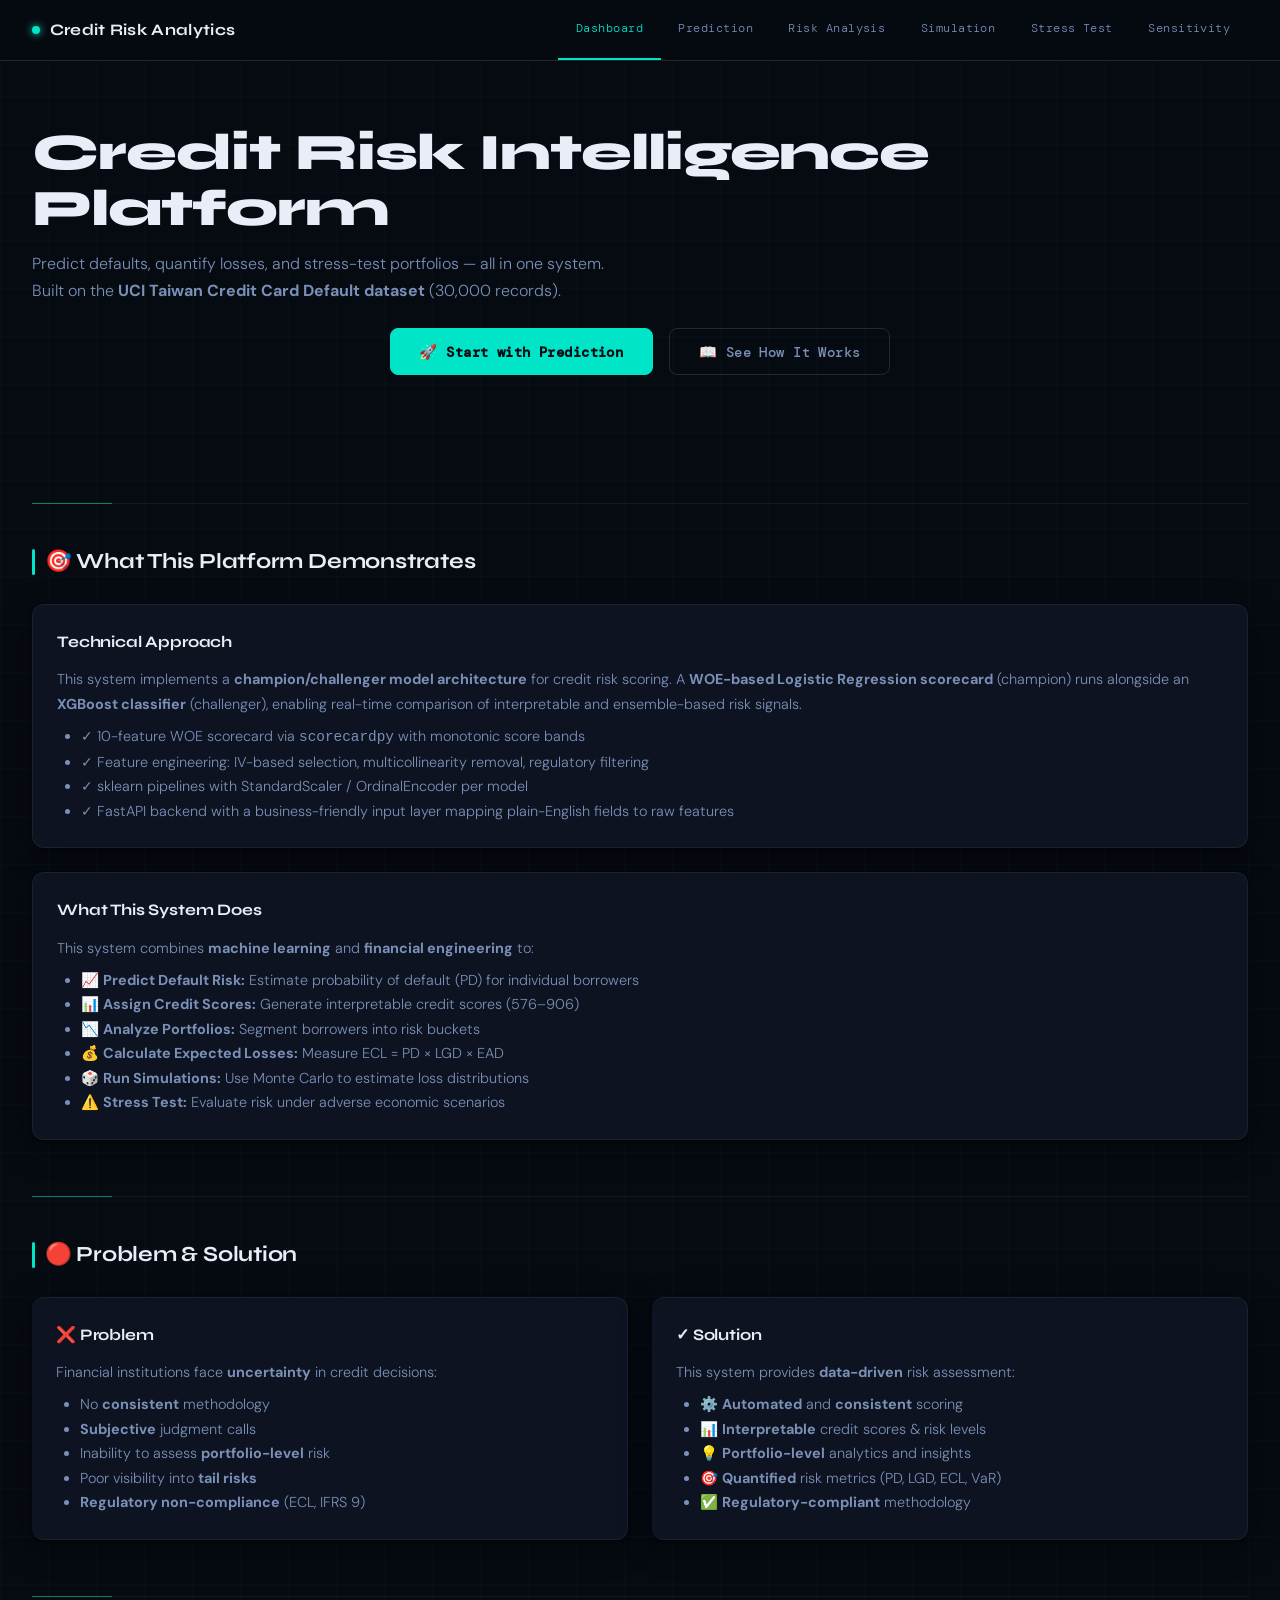
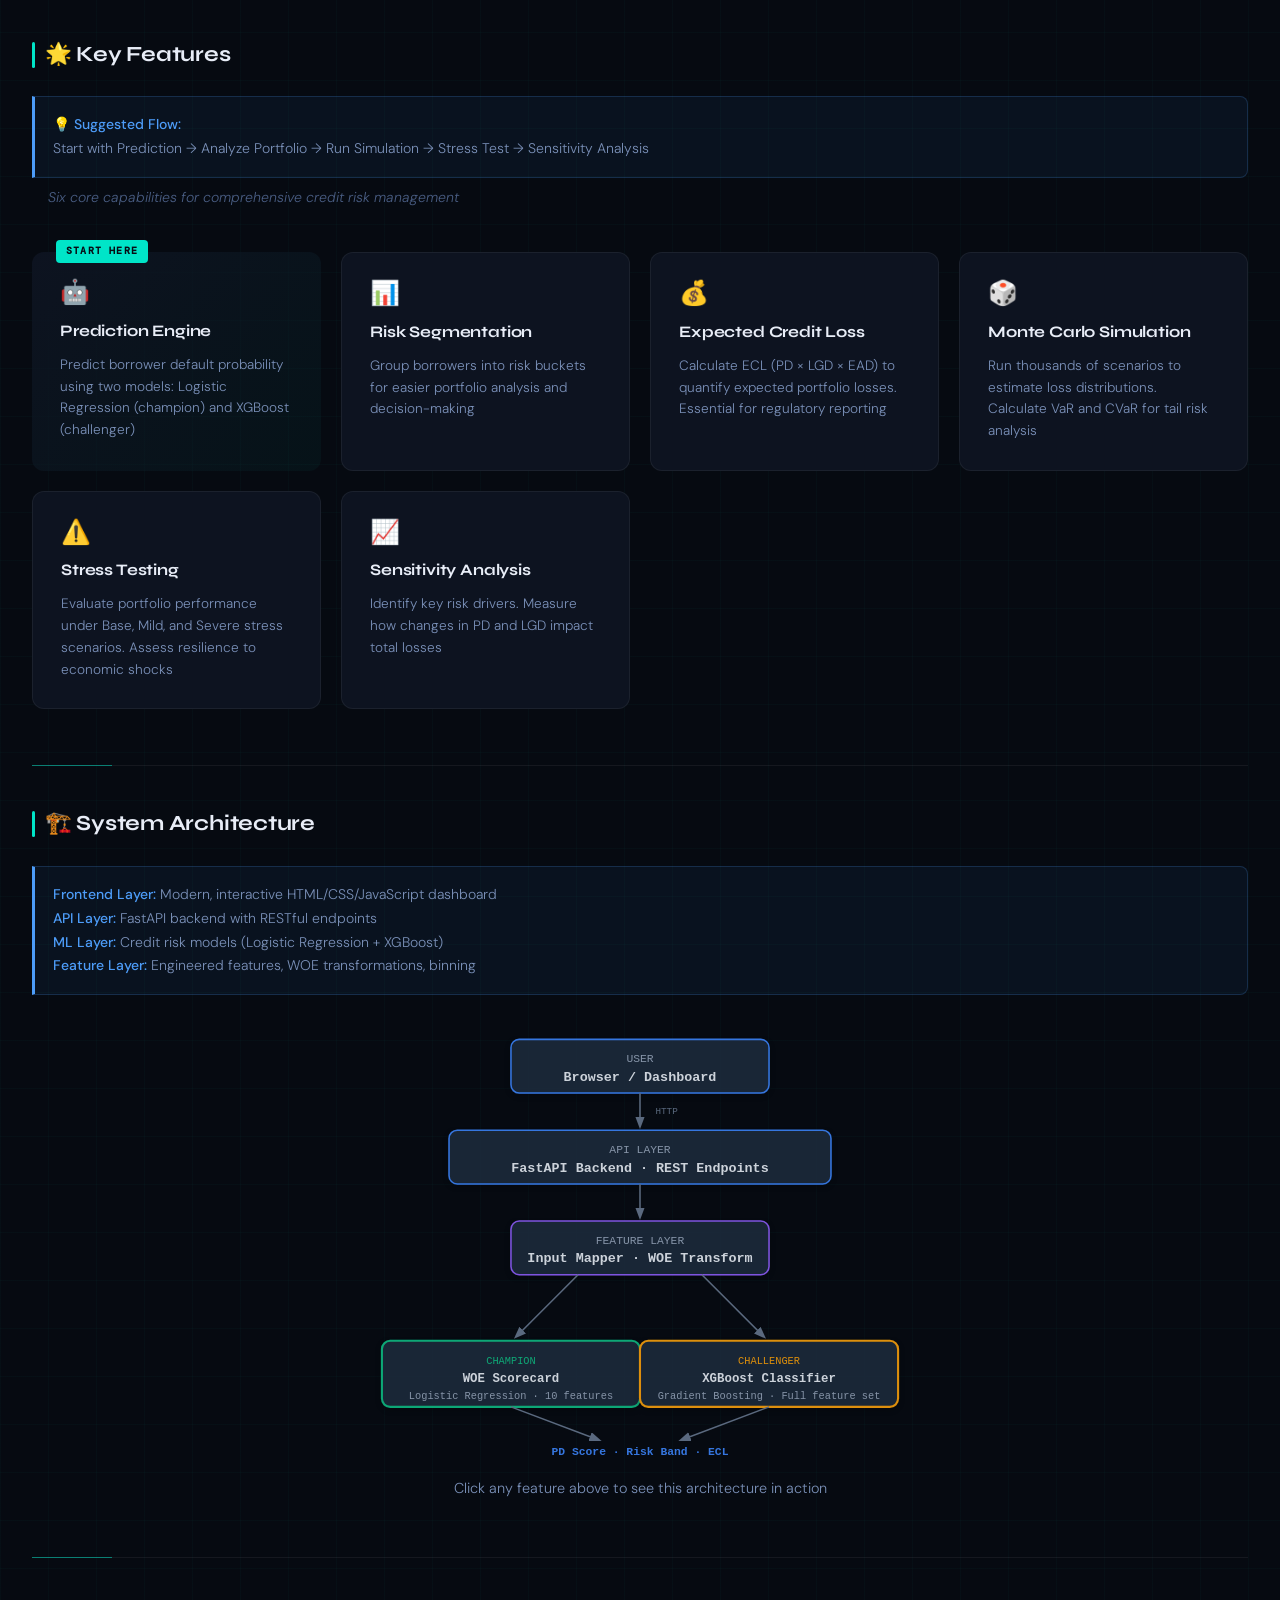
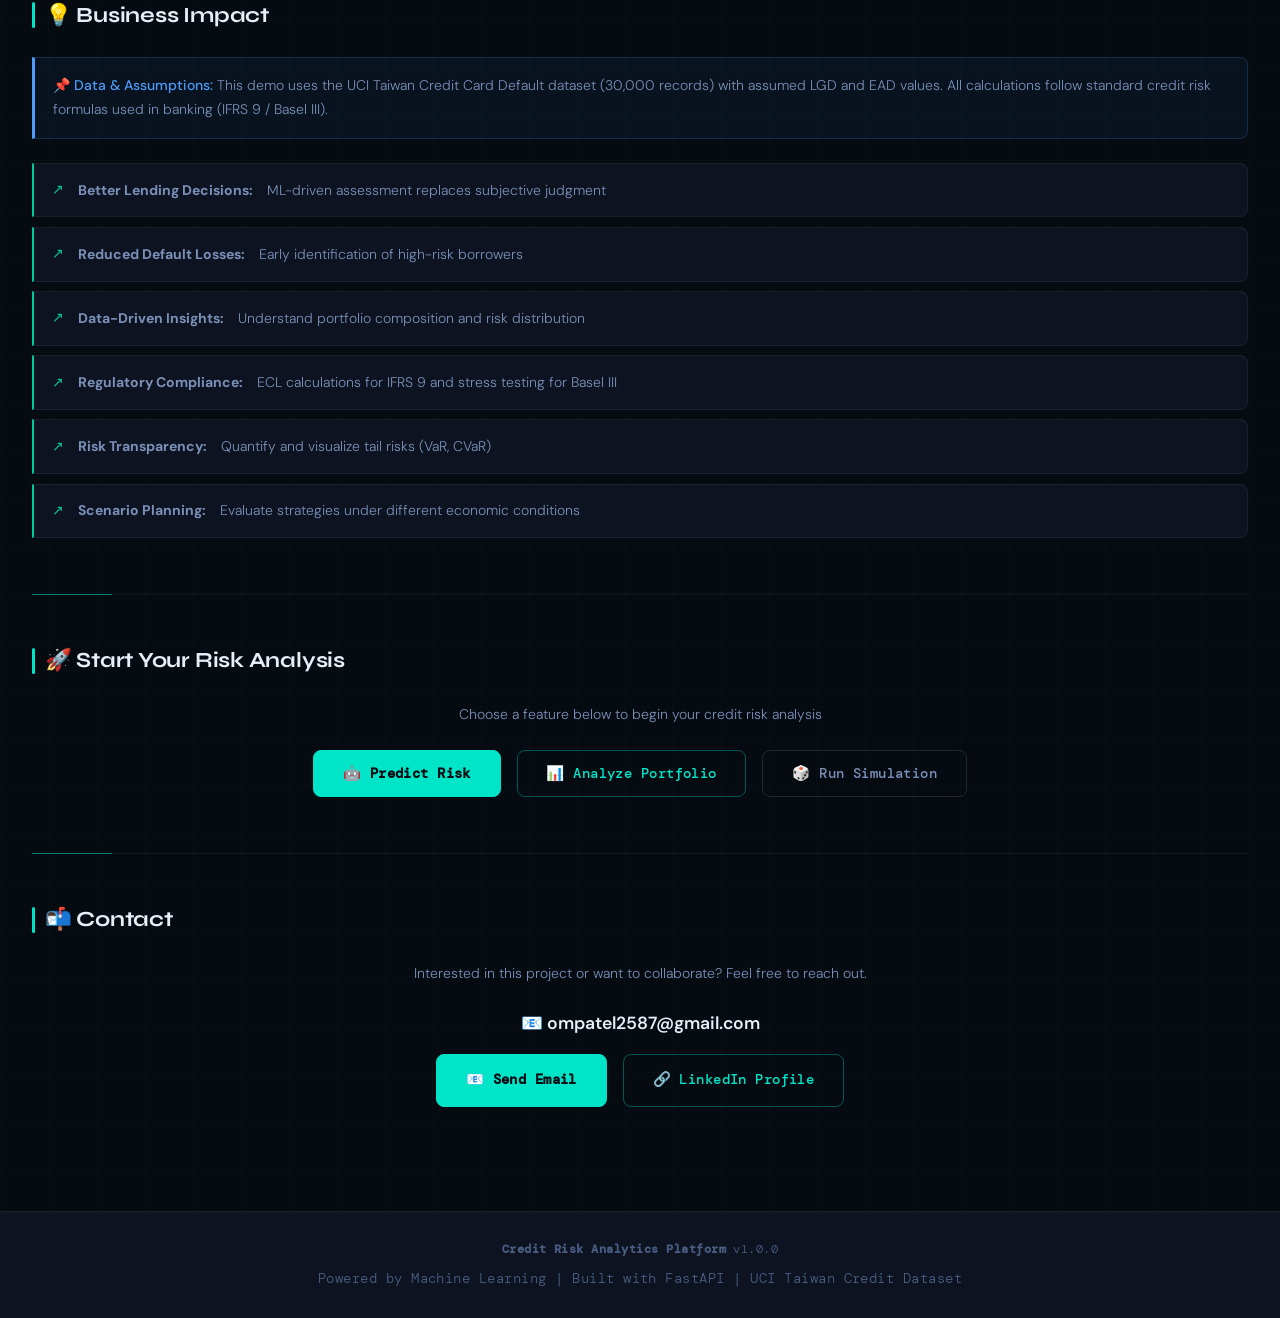
==== commit 851ecf3e: "updated frontend" ====
--- a/frontend/index.html
+++ b/frontend/index.html
@@ -57,9 +57,9 @@
     <!-- ==================== NAVIGATION ==================== -->
     <nav>
         <div class="nav-container">
-            <div class="nav-brand">
-                📊 Credit Risk Analytics
-            </div>
+        <div class="nav-brand">
+            <span class="nav-brand-dot"></span> Credit Risk Analytics
+        </div>
             <ul class="nav-links">
                 <li class="nav-link active" onclick="navigateTo('index.html')">Dashboard</li>
                 <li class="nav-link" onclick="navigateTo('predict.html')">Prediction</li>
@@ -426,6 +426,8 @@
     </footer>
 
     <!-- ==================== SCRIPTS ==================== -->
+     <script src="js/config.js"></script>
+    <script src="js/api.js"></script>   
     <script src="js/index.js"></script>
 
 </body>
--- a/frontend/css/styles.css
+++ b/frontend/css/styles.css
@@ -1,6 +1,10 @@
 /* ===================================================
-   GLOBAL STYLES - Credit Risk Analytics Dashboard
-   =================================================== */
+   GLOBAL STYLES — Credit Risk Analytics
+   Aesthetic: Financial Terminal / Data Intelligence
+   Fonts: DM Mono (data) + Syne (display) + DM Sans (body)
+   =================================================== */
+
+@import url('https://fonts.googleapis.com/css2?family=Syne:wght@600;700;800&family=DM+Mono:wght@400;500&family=DM+Sans:wght@300;400;500&display=swap');
 
 * {
   margin: 0;
@@ -9,229 +13,327 @@
 }
 
 :root {
-  --primary-color: #1e40af;      /* Deep blue */
-  --secondary-color: #7c3aed;    /* Purple */
-  --danger-color: #dc2626;       /* Red */
-  --warning-color: #f59e0b;      /* Amber */
-  --success-color: #10b981;      /* Green */
-  --info-color: #06b6d4;         /* Cyan */
-  
-  --bg-dark: #0f172a;            /* Very dark slate */
-  --bg-darkest: #070e27;         /* Darkest slate */
-  --bg-card: #1e293b;            /* Card background */
-  --text-primary: #f1f5f9;       /* Light text */
-  --text-secondary: #cbd5e1;     /* Medium text */
-  --border-color: #334155;       /* Border color */
-  
-  --shadow-sm: 0 1px 2px rgba(0, 0, 0, 0.3);
-  --shadow-md: 0 4px 6px rgba(0, 0, 0, 0.4);
-  --shadow-lg: 0 10px 15px rgba(0, 0, 0, 0.5);
-  
-  --transition: all 0.3s ease;
-}
+  /* Core palette — deep ink + electric accent */
+  --ink-900: #080c14;
+  --ink-800: #0d1320;
+  --ink-700: #131d2e;
+  --ink-600: #1a2640;
+  --ink-500: #243352;
+  --ink-400: #2f4268;
+  --ink-300: #4a5e84;
+  --ink-200: #7a90b8;
+  --ink-100: #b8c6df;
+  --ink-050: #e8edf7;
+
+  /* Accent — electric teal */
+  --acid: #00e5c8;
+  --acid-dim: rgba(0, 229, 200, 0.15);
+  --acid-border: rgba(0, 229, 200, 0.35);
+
+  /* Semantic */
+  --green:   #00c896;
+  --green-bg: rgba(0, 200, 150, 0.10);
+  --amber:   #f0a500;
+  --amber-bg: rgba(240, 165, 0, 0.10);
+  --red:     #ff4a5e;
+  --red-bg:  rgba(255, 74, 94, 0.10);
+  --blue:    #4d9cf8;
+  --blue-bg: rgba(77, 156, 248, 0.10);
+
+  /* Surface */
+  --surface-0: #060a11;          /* page bg */
+  --surface-1: #0d1320;          /* card bg */
+  --surface-2: #131d2e;          /* elevated card */
+  --surface-3: #1a2640;          /* hover state */
+  --border:   rgba(255,255,255,0.06);
+  --border-accent: rgba(255,255,255,0.12);
+
+  /* Typography */
+  --font-display: 'Syne', sans-serif;
+  --font-mono:    'DM Mono', monospace;
+  --font-body:    'DM Sans', sans-serif;
+
+  --text-primary:   #e8edf7;
+  --text-secondary: #7a90b8;
+  --text-muted:     #4a5e84;
+  --text-accent:    #00e5c8;
+
+  --shadow-card: 0 1px 3px rgba(0,0,0,0.5), 0 8px 32px rgba(0,0,0,0.3);
+  --shadow-accent: 0 0 24px rgba(0,229,200,0.08);
+  --transition: all 0.22s cubic-bezier(0.4, 0, 0.2, 1);
+}
+
+/* ── Scrollbar ── */
+::-webkit-scrollbar { width: 6px; }
+::-webkit-scrollbar-track { background: var(--surface-0); }
+::-webkit-scrollbar-thumb { background: var(--ink-400); border-radius: 3px; }
+
+/* ── Selection ── */
+::selection { background: var(--acid-dim); color: var(--acid); }
 
 body {
-  background: linear-gradient(135deg, var(--bg-darkest) 0%, var(--bg-dark) 100%);
-  color: var(--text-primary);
-  font-family: 'Segoe UI', Tahoma, Geneva, Verdana, sans-serif;
-  line-height: 1.6;
+  background: var(--surface-0);
+  color: var(--text-primary);
+  font-family: var(--font-body);
   font-size: 14px;
+  font-weight: 300;
+  line-height: 1.65;
+  min-height: 100vh;
+
+  /* Subtle grid texture */
+  background-image:
+    linear-gradient(rgba(0,229,200,0.025) 1px, transparent 1px),
+    linear-gradient(90deg, rgba(0,229,200,0.025) 1px, transparent 1px);
+  background-size: 48px 48px;
 }
 
 a {
-  color: var(--info-color);
+  color: var(--acid);
   text-decoration: none;
   transition: var(--transition);
 }
-
-a:hover {
-  color: var(--primary-color);
-  text-decoration: underline;
-}
-
-/* ===================================================
-   NAVIGATION BAR
+a:hover { opacity: 0.8; text-decoration: underline; }
+
+/* ===================================================
+   NAVIGATION
    =================================================== */
 
 nav {
-  background: rgba(15, 23, 42, 0.95);
-  border-bottom: 2px solid var(--border-color);
-  padding: 1rem 0;
+  background: rgba(6, 10, 17, 0.92);
+  border-bottom: 1px solid var(--border-accent);
+  padding: 0;
   position: sticky;
   top: 0;
   z-index: 100;
-  box-shadow: var(--shadow-lg);
-  backdrop-filter: blur(10px);
+  backdrop-filter: blur(16px);
 }
 
 .nav-container {
-  max-width: 1400px;
+  max-width: 1440px;
   margin: 0 auto;
   padding: 0 2rem;
   display: flex;
   justify-content: space-between;
-  align-items: center;
+  align-items: stretch;
+  height: 60px;
 }
 
 .nav-brand {
-  font-size: 1.5rem;
+  font-family: var(--font-display);
+  font-size: 1rem;
   font-weight: 700;
-  color: var(--primary-color);
+  color: var(--text-primary);
   display: flex;
   align-items: center;
-  gap: 0.5rem;
+  gap: 0.6rem;
+  letter-spacing: 0.02em;
+}
+
+.nav-brand-dot {
+  width: 8px;
+  height: 8px;
+  border-radius: 50%;
+  background: var(--acid);
+  box-shadow: 0 0 8px var(--acid);
+  flex-shrink: 0;
+  animation: pulse 2.5s ease-in-out infinite;
+}
+
+@keyframes pulse {
+  0%, 100% { opacity: 1; box-shadow: 0 0 8px var(--acid); }
+  50%       { opacity: 0.5; box-shadow: 0 0 16px var(--acid); }
 }
 
 .nav-links {
   display: flex;
   list-style: none;
-  gap: 2rem;
+  height: 100%;
 }
 
 .nav-link {
   color: var(--text-secondary);
   cursor: pointer;
   transition: var(--transition);
-  padding: 0.5rem 1rem;
-  border-radius: 4px;
-  font-weight: 500;
-}
-
-.nav-link:hover,
+  padding: 0 1.1rem;
+  display: flex;
+  align-items: center;
+  font-family: var(--font-mono);
+  font-size: 0.75rem;
+  letter-spacing: 0.04em;
+  border-bottom: 2px solid transparent;
+  position: relative;
+}
+
+.nav-link:hover {
+  color: var(--text-primary);
+  border-bottom-color: var(--border-accent);
+}
+
 .nav-link.active {
-  color: var(--primary-color);
-  background: rgba(30, 64, 175, 0.1);
-}
-
-/* ===================================================
-   MAIN CONTAINER & LAYOUT
+  color: var(--acid);
+  border-bottom-color: var(--acid);
+}
+
+/* ===================================================
+   MAIN LAYOUT
    =================================================== */
 
 main {
-  max-width: 1400px;
+  max-width: 1440px;
   margin: 0 auto;
-  padding: 2rem;
-  min-height: calc(100vh - 200px);
-}
+  padding: 3rem 2rem;
+  min-height: calc(100vh - 60px - 80px);
+}
+
+/* ===================================================
+   PAGE HEADER / HERO
+   =================================================== */
 
 .page-header {
-  margin-bottom: 2rem;
+  margin-bottom: 2.5rem;
 }
 
 .page-title {
-  font-size: 2.5rem;
-  font-weight: 700;
-  color: var(--text-primary);
-  margin-bottom: 0.5rem;
+  font-family: var(--font-display);
+  font-size: clamp(2rem, 4vw, 3.2rem);
+  font-weight: 800;
+  color: var(--text-primary);
+  line-height: 1.1;
+  letter-spacing: -0.02em;
+  margin-bottom: 0.75rem;
+}
+
+/* Accent underline on first word */
+.page-title span.accent {
+  color: var(--acid);
 }
 
 .page-description {
-  font-size: 1.1rem;
-  color: var(--text-secondary);
-}
-
-/* ===================================================
-   SECTION STYLES
-   =================================================== */
-
-section {
-  margin-bottom: 3rem;
-}
-
-.section-title {
-  font-size: 1.8rem;
-  font-weight: 600;
-  color: var(--primary-color);
-  margin-bottom: 1.5rem;
-  border-bottom: 2px solid var(--border-color);
-  padding-bottom: 1rem;
-}
-
-.section-subtitle {
   font-size: 1rem;
   color: var(--text-secondary);
-  margin-bottom: 1rem;
+  font-weight: 300;
+  max-width: 600px;
+  line-height: 1.7;
+}
+
+/* ===================================================
+   SECTION
+   =================================================== */
+
+section {
+  margin-bottom: 3.5rem;
+}
+
+.section-title {
+  font-family: var(--font-display);
+  font-size: 1.35rem;
+  font-weight: 700;
+  color: var(--text-primary);
+  margin-bottom: 1.5rem;
+  display: flex;
+  align-items: center;
+  gap: 0.6rem;
+  letter-spacing: -0.01em;
+}
+
+.section-title::before {
+  content: '';
+  display: block;
+  width: 3px;
+  height: 1.2em;
+  background: var(--acid);
+  border-radius: 2px;
+  flex-shrink: 0;
+}
+
+.section-subtitle {
+  font-size: 0.875rem;
+  color: var(--text-muted);
+  margin-top: -1rem;
+  margin-bottom: 1.5rem;
   font-style: italic;
-}
-
-/* ===================================================
-   CARDS & CONTAINERS
+  padding-left: calc(3px + 0.6rem + 3px);
+}
+
+/* ===================================================
+   CARDS
    =================================================== */
 
 .card {
-  background: linear-gradient(135deg, var(--bg-card) 0%, rgba(30, 41, 59, 0.8) 100%);
-  border: 1px solid var(--border-color);
-  border-radius: 8px;
+  background: var(--surface-1);
+  border: 1px solid var(--border);
+  border-radius: 12px;
   padding: 1.5rem;
-  box-shadow: var(--shadow-md);
+  box-shadow: var(--shadow-card);
   transition: var(--transition);
+  position: relative;
+  overflow: hidden;
+}
+
+.card::before {
+  content: '';
+  position: absolute;
+  top: 0; left: 0; right: 0;
+  height: 1px;
+  background: linear-gradient(90deg, transparent, var(--acid-border), transparent);
+  opacity: 0;
+  transition: var(--transition);
 }
 
 .card:hover {
-  transform: translateY(-4px);
-  box-shadow: var(--shadow-lg);
-  border-color: var(--primary-color);
-}
+  background: var(--surface-2);
+  border-color: var(--border-accent);
+  transform: translateY(-2px);
+  box-shadow: var(--shadow-card), var(--shadow-accent);
+}
+
+.card:hover::before { opacity: 1; }
 
 .card-header {
-  font-size: 1.3rem;
-  font-weight: 600;
-  color: var(--primary-color);
-  margin-bottom: 1rem;
+  font-family: var(--font-display);
+  font-size: 1rem;
+  font-weight: 700;
+  color: var(--text-primary);
+  margin-bottom: 0.75rem;
+  letter-spacing: -0.01em;
 }
 
 .card-body {
-  line-height: 1.8;
-}
-
-/* ===================================================
-   GRID LAYOUTS
-   =================================================== */
-
-.grid {
-  display: grid;
-  gap: 1.5rem;
-}
-
-.grid-2 {
-  grid-template-columns: repeat(auto-fit, minmax(300px, 1fr));
-}
-
-.grid-3 {
-  grid-template-columns: repeat(auto-fit, minmax(280px, 1fr));
-}
-
-.grid-4 {
-  grid-template-columns: repeat(auto-fit, minmax(250px, 1fr));
-}
+  color: var(--text-secondary);
+  line-height: 1.7;
+  font-size: 0.9rem;
+}
+
+/* ===================================================
+   GRID
+   =================================================== */
+
+.grid { display: grid; gap: 1.25rem; }
+.grid-2 { grid-template-columns: repeat(auto-fit, minmax(320px, 1fr)); }
+.grid-3 { grid-template-columns: repeat(auto-fit, minmax(280px, 1fr)); }
+.grid-4 { grid-template-columns: repeat(auto-fit, minmax(240px, 1fr)); }
 
 @media (max-width: 1024px) {
-  .grid-3,
-  .grid-4 {
-    grid-template-columns: repeat(2, 1fr);
-  }
-}
-
+  .grid-3, .grid-4 { grid-template-columns: repeat(2, 1fr); }
+}
 @media (max-width: 640px) {
-  .grid-2,
-  .grid-3,
-  .grid-4 {
-    grid-template-columns: 1fr;
-  }
+  .grid-2, .grid-3, .grid-4 { grid-template-columns: 1fr; }
 }
 
 /* ===================================================
    FORMS & INPUTS
    =================================================== */
 
-.form-group {
-  margin-bottom: 1.5rem;
-}
+.form-group { margin-bottom: 1.5rem; }
 
 label {
   display: block;
-  margin-bottom: 0.5rem;
-  color: var(--text-primary);
+  margin-bottom: 0.4rem;
+  color: var(--text-secondary);
+  font-family: var(--font-mono);
+  font-size: 0.72rem;
+  letter-spacing: 0.08em;
+  text-transform: uppercase;
   font-weight: 500;
 }
 
@@ -239,161 +341,152 @@
 select,
 textarea {
   width: 100%;
-  padding: 0.75rem;
-  background: rgba(15, 23, 42, 0.5);
-  border: 1px solid var(--border-color);
+  padding: 0.65rem 0.9rem;
+  background: var(--surface-1);
+  border: 1px solid var(--border-accent);
   color: var(--text-primary);
   font-size: 14px;
-  border-radius: 4px;
+  font-family: var(--font-body);
+  border-radius: 8px;
   transition: var(--transition);
-  font-family: inherit;
-}
-
-input::placeholder,
-textarea::placeholder {
-  color: var(--text-secondary);
-}
-
-input:focus,
-select:focus,
-textarea:focus {
+}
+
+input::placeholder, textarea::placeholder { color: var(--text-muted); }
+
+input:focus, select:focus, textarea:focus {
   outline: none;
-  border-color: var(--primary-color);
-  background: rgba(30, 64, 175, 0.1);
-  box-shadow: 0 0 0 3px rgba(30, 64, 175, 0.2);
-}
-
-input:disabled,
-select:disabled {
-  background: rgba(15, 23, 42, 0.3);
+  border-color: var(--acid);
+  background: var(--surface-2);
+  box-shadow: 0 0 0 3px var(--acid-dim);
+}
+
+input:disabled, select:disabled {
+  opacity: 0.4;
   cursor: not-allowed;
-  opacity: 0.6;
-}
+}
+
+select option { background: var(--surface-2); }
+
+/* Range slider */
+input[type="range"] {
+  -webkit-appearance: none;
+  appearance: none;
+  height: 4px;
+  background: var(--ink-500);
+  border: none;
+  border-radius: 2px;
+  padding: 0;
+  cursor: pointer;
+}
+input[type="range"]::-webkit-slider-thumb {
+  -webkit-appearance: none;
+  width: 18px; height: 18px;
+  border-radius: 50%;
+  background: var(--acid);
+  border: 2px solid var(--surface-0);
+  box-shadow: 0 0 8px var(--acid-dim);
+  cursor: pointer;
+  transition: var(--transition);
+}
+input[type="range"]::-webkit-slider-thumb:hover {
+  transform: scale(1.2);
+  box-shadow: 0 0 16px var(--acid-dim);
+}
+input[type="range"]:focus { box-shadow: none; border: none; }
 
 /* ===================================================
    BUTTONS
    =================================================== */
 
 .btn {
-  padding: 0.75rem 1.5rem;
-  border: none;
-  border-radius: 4px;
-  font-size: 1rem;
-  font-weight: 600;
+  padding: 0.65rem 1.4rem;
+  border: 1px solid transparent;
+  border-radius: 8px;
+  font-size: 0.85rem;
+  font-family: var(--font-mono);
+  font-weight: 500;
+  letter-spacing: 0.03em;
   cursor: pointer;
   transition: var(--transition);
   display: inline-flex;
   align-items: center;
   gap: 0.5rem;
+  position: relative;
+  overflow: hidden;
 }
 
 .btn-primary {
-  background: linear-gradient(135deg, var(--primary-color) 0%, #1e3a8a 100%);
-  color: white;
-  box-shadow: var(--shadow-md);
-}
-
+  background: var(--acid);
+  color: var(--ink-900);
+  border-color: var(--acid);
+  font-weight: 600;
+}
 .btn-primary:hover {
-  transform: translateY(-2px);
-  box-shadow: 0 0 0 3px rgba(30, 64, 175, 0.3);
-}
+  background: #00ffd9;
+  box-shadow: 0 0 24px rgba(0,229,200,0.3);
+  transform: translateY(-1px);
+}
+.btn-primary:active { transform: translateY(0); }
 
 .btn-secondary {
-  background: linear-gradient(135deg, var(--secondary-color) 0%, #6d28d9 100%);
-  color: white;
-  box-shadow: var(--shadow-md);
-}
-
+  background: transparent;
+  color: var(--acid);
+  border-color: var(--acid-border);
+}
 .btn-secondary:hover {
-  transform: translateY(-2px);
-  box-shadow: 0 0 0 3px rgba(124, 58, 237, 0.3);
+  background: var(--acid-dim);
+  border-color: var(--acid);
 }
 
 .btn-danger {
-  background: var(--danger-color);
-  color: white;
-}
-
-.btn-danger:hover {
-  background: #b91c1c;
-}
+  background: var(--red-bg);
+  color: var(--red);
+  border-color: rgba(255, 74, 94, 0.3);
+}
+.btn-danger:hover { background: rgba(255, 74, 94, 0.2); }
 
 .btn-success {
-  background: var(--success-color);
-  color: white;
-}
-
-.btn-success:hover {
-  background: #059669;
+  background: var(--green-bg);
+  color: var(--green);
+  border-color: rgba(0, 200, 150, 0.3);
 }
 
 .btn-outline {
   background: transparent;
-  border: 2px solid var(--primary-color);
-  color: var(--primary-color);
-}
-
+  color: var(--text-secondary);
+  border-color: var(--border-accent);
+}
 .btn-outline:hover {
-  background: rgba(30, 64, 175, 0.1);
-}
-
-.btn-block {
-  width: 100%;
-  justify-content: center;
-}
-
-.btn-sm {
-  padding: 0.5rem 1rem;
-  font-size: 0.9rem;
-}
-
-.btn-lg {
-  padding: 1rem 2rem;
-  font-size: 1.1rem;
-}
-
-.btn:disabled {
-  opacity: 0.6;
-  cursor: not-allowed;
-}
-
-/* ===================================================
-   ALERTS & MESSAGES
+  color: var(--text-primary);
+  border-color: var(--text-secondary);
+  background: var(--surface-1);
+}
+
+.btn-block { width: 100%; justify-content: center; }
+.btn-sm { padding: 0.4rem 0.9rem; font-size: 0.75rem; }
+.btn-lg { padding: 0.85rem 1.8rem; font-size: 0.9rem; }
+.btn:disabled { opacity: 0.4; cursor: not-allowed; transform: none !important; }
+
+/* ===================================================
+   ALERTS
    =================================================== */
 
 .alert {
-  padding: 1rem;
-  border-radius: 4px;
+  padding: 0.9rem 1.1rem;
+  border-radius: 8px;
   margin-bottom: 1rem;
-  border-left: 4px solid;
+  border-left: 3px solid;
   display: flex;
   align-items: center;
-  gap: 1rem;
-}
-
-.alert-success {
-  background: rgba(16, 185, 129, 0.1);
-  color: #10b981;
-  border-left-color: #10b981;
-}
-
-.alert-warning {
-  background: rgba(245, 158, 11, 0.1);
-  color: #f59e0b;
-  border-left-color: #f59e0b;
-}
-
-.alert-danger {
-  background: rgba(220, 38, 38, 0.1);
-  color: #dc2626;
-  border-left-color: #dc2626;
-}
-
-.alert-info {
-  background: rgba(6, 182, 212, 0.1);
-  color: #06b6d4;
-  border-left-color: #06b6d4;
-}
+  gap: 0.75rem;
+  font-size: 0.875rem;
+  font-family: var(--font-mono);
+}
+
+.alert-success  { background: var(--green-bg); color: var(--green); border-left-color: var(--green); }
+.alert-warning  { background: var(--amber-bg); color: var(--amber); border-left-color: var(--amber); }
+.alert-danger   { background: var(--red-bg);   color: var(--red);   border-left-color: var(--red); }
+.alert-info     { background: var(--blue-bg);  color: var(--blue);  border-left-color: var(--blue); }
 
 /* ===================================================
    TABLES
@@ -402,218 +495,147 @@
 table {
   width: 100%;
   border-collapse: collapse;
-  margin-bottom: 2rem;
-  box-shadow: var(--shadow-md);
-  border-radius: 8px;
-  overflow: hidden;
+  font-size: 0.85rem;
 }
 
 thead {
-  background: linear-gradient(135deg, var(--primary-color) 0%, var(--secondary-color) 100%);
-  color: white;
+  background: var(--surface-2);
 }
 
 th {
-  padding: 1rem;
+  padding: 0.8rem 1rem;
   text-align: left;
-  font-weight: 600;
-  border: none;
+  font-family: var(--font-mono);
+  font-size: 0.68rem;
+  letter-spacing: 0.1em;
+  text-transform: uppercase;
+  color: var(--text-muted);
+  font-weight: 500;
+  border-bottom: 1px solid var(--border-accent);
 }
 
 td {
-  padding: 1rem;
-  border-bottom: 1px solid var(--border-color);
+  padding: 0.85rem 1rem;
+  border-bottom: 1px solid var(--border);
   color: var(--text-secondary);
-}
-
-tbody tr:hover {
-  background: rgba(30, 64, 175, 0.05);
-}
-
-tbody tr:last-child td {
-  border-bottom: none;
-}
-
-/* ===================================================
-   BADGES & TAGS
+  font-family: var(--font-mono);
+  font-size: 0.82rem;
+}
+
+tbody tr { transition: var(--transition); }
+tbody tr:hover { background: var(--surface-3); }
+tbody tr:last-child td { border-bottom: none; }
+
+/* ===================================================
+   BADGES
    =================================================== */
 
 .badge {
   display: inline-block;
-  padding: 0.25rem 0.75rem;
-  border-radius: 20px;
-  font-size: 0.85rem;
-  font-weight: 600;
-}
-
-.badge-success {
-  background: rgba(16, 185, 129, 0.2);
-  color: #10b981;
-}
-
-.badge-danger {
-  background: rgba(220, 38, 38, 0.2);
-  color: #dc2626;
-}
-
-.badge-warning {
-  background: rgba(245, 158, 11, 0.2);
-  color: #f59e0b;
-}
-
-.badge-info {
-  background: rgba(6, 182, 212, 0.2);
-  color: #06b6d4;
-}
+  padding: 0.2rem 0.6rem;
+  border-radius: 4px;
+  font-size: 0.72rem;
+  font-family: var(--font-mono);
+  font-weight: 500;
+  letter-spacing: 0.04em;
+}
+
+.badge-success { background: var(--green-bg); color: var(--green); }
+.badge-danger  { background: var(--red-bg);   color: var(--red); }
+.badge-warning { background: var(--amber-bg); color: var(--amber); }
+.badge-info    { background: var(--blue-bg);  color: var(--blue); }
 
 /* ===================================================
    FOOTER
    =================================================== */
 
 footer {
-  background: rgba(15, 23, 42, 0.95);
-  border-top: 1px solid var(--border-color);
-  padding: 2rem;
+  background: var(--surface-1);
+  border-top: 1px solid var(--border);
+  padding: 1.75rem 2rem;
   text-align: center;
-  color: var(--text-secondary);
-  margin-top: 3rem;
-}
-
-/* ===================================================
-   LOADING & SPINNER
+  color: var(--text-muted);
+  font-family: var(--font-mono);
+  font-size: 0.75rem;
+  letter-spacing: 0.04em;
+}
+
+/* ===================================================
+   LOADING
    =================================================== */
 
 .spinner {
-  border: 3px solid var(--border-color);
-  border-top: 3px solid var(--primary-color);
+  width: 20px; height: 20px;
+  border: 2px solid var(--border-accent);
+  border-top-color: var(--acid);
   border-radius: 50%;
-  width: 40px;
-  height: 40px;
-  animation: spin 1s linear infinite;
+  animation: spin 0.8s linear infinite;
+  flex-shrink: 0;
 }
 
 @keyframes spin {
-  0% { transform: rotate(0deg); }
-  100% { transform: rotate(360deg); }
+  to { transform: rotate(360deg); }
 }
 
 .loading {
   display: flex;
-  justify-content: center;
   align-items: center;
-  gap: 1rem;
-  padding: 2rem;
-}
-
-/* ===================================================
-   UTILITY CLASSES
-   =================================================== */
-
-.text-center {
-  text-align: center;
-}
-
-.text-right {
-  text-align: right;
-}
-
-.text-muted {
+  gap: 0.75rem;
+  padding: 1.5rem;
   color: var(--text-secondary);
-}
-
-.text-success {
-  color: var(--success-color);
-}
-
-.text-danger {
-  color: var(--danger-color);
-}
-
-.text-warning {
-  color: var(--warning-color);
-}
-
-.text-info {
-  color: var(--info-color);
-}
+  font-family: var(--font-mono);
+  font-size: 0.8rem;
+}
+
+/* ===================================================
+   UTILITIES
+   =================================================== */
+
+.text-center  { text-align: center; }
+.text-right   { text-align: right; }
+.text-muted   { color: var(--text-muted); }
+.text-success { color: var(--green); }
+.text-danger  { color: var(--red); }
+.text-warning { color: var(--amber); }
+.text-info    { color: var(--blue); }
+.text-accent  { color: var(--acid); }
+
+.mono { font-family: var(--font-mono); }
 
 .mb-1 { margin-bottom: 0.5rem; }
 .mb-2 { margin-bottom: 1rem; }
 .mb-3 { margin-bottom: 1.5rem; }
 .mb-4 { margin-bottom: 2rem; }
-
 .mt-1 { margin-top: 0.5rem; }
 .mt-2 { margin-top: 1rem; }
 .mt-3 { margin-top: 1.5rem; }
 .mt-4 { margin-top: 2rem; }
-
-.p-1 { padding: 0.5rem; }
-.p-2 { padding: 1rem; }
-.p-3 { padding: 1.5rem; }
-.p-4 { padding: 2rem; }
-
-.hidden {
-  display: none;
-}
-
-.d-flex {
-  display: flex;
-}
-
-.gap-1 { gap: 0.5rem; }
-.gap-2 { gap: 1rem; }
-.gap-3 { gap: 1.5rem; }
-
-/* ===================================================
-   RESPONSIVE DESIGN
+.p-1  { padding: 0.5rem; }
+.p-2  { padding: 1rem; }
+.p-3  { padding: 1.5rem; }
+.p-4  { padding: 2rem; }
+
+.hidden { display: none !important; }
+.d-flex { display: flex; }
+.gap-1  { gap: 0.5rem; }
+.gap-2  { gap: 1rem; }
+.gap-3  { gap: 1.5rem; }
+
+/* ===================================================
+   RESPONSIVE
    =================================================== */
 
 @media (max-width: 768px) {
-  main {
-    padding: 1rem;
-  }
-  
-  .page-title {
-    font-size: 2rem;
-  }
-  
-  .section-title {
-    font-size: 1.5rem;
-  }
-  
-  .nav-links {
-    gap: 1rem;
-  }
-  
-  .nav-container {
-    flex-wrap: wrap;
-    padding: 0 1rem;
-  }
+  main { padding: 2rem 1rem; }
+  .page-title { font-size: 1.8rem; }
+  .section-title { font-size: 1.1rem; }
+  .nav-links { gap: 0; }
+  .nav-container { padding: 0 1rem; }
+  .nav-link { padding: 0 0.7rem; font-size: 0.68rem; }
 }
 
 @media (max-width: 480px) {
-  body {
-    font-size: 13px;
-  }
-  
-  main {
-    padding: 0.5rem;
-  }
-  
-  .page-title {
-    font-size: 1.5rem;
-  }
-  
-  .btn {
-    padding: 0.6rem 1.2rem;
-    font-size: 0.9rem;
-  }
-  
-  table {
-    font-size: 0.85rem;
-  }
-  
-  th, td {
-    padding: 0.5rem;
-  }
-}
+  main { padding: 1.25rem 0.75rem; }
+  .btn { padding: 0.55rem 1rem; font-size: 0.8rem; }
+  th, td { padding: 0.6rem 0.75rem; }
+}
--- a/frontend/css/components.css
+++ b/frontend/css/components.css
@@ -1,231 +1,269 @@
 /* ===================================================
-   REUSABLE COMPONENTS - Credit Risk Analytics
-   =================================================== */
-
-/* ===================================================
-   FEATURE CARDS (Index Page)
+   COMPONENTS — Credit Risk Analytics
+   Matches styles.css design system
+   =================================================== */
+
+/* ===================================================
+   FEATURE CARDS (Index/Dashboard)
    =================================================== */
 
 .feature-cards {
   display: grid;
-  grid-template-columns: repeat(auto-fit, minmax(300px, 1fr));
-  gap: 1.5rem;
-  margin-bottom: 2rem;
+  grid-template-columns: repeat(auto-fit, minmax(280px, 1fr));
+  gap: 1.25rem;
+  padding-top: 1.5rem;
 }
 
 .feature-card {
-  background: linear-gradient(135deg, var(--bg-card) 0%, rgba(30, 41, 59, 0.8) 100%);
-  border: 1px solid var(--border-color);
+  background: var(--surface-1);
+  border: 1px solid var(--border);
+  border-radius: 12px;
+  padding: 1.75rem;
+  cursor: pointer;
+  transition: var(--transition);
+  position: relative;
+  overflow: hidden;
+  display: flex;
+  flex-direction: column;
+  gap: 0.6rem;
+}
+
+/* left accent bar */
+.feature-card::after {
+  content: '';
+  position: absolute;
+  left: 0; top: 20%; bottom: 20%;
+  width: 2px;
+  background: var(--acid);
+  border-radius: 0 2px 2px 0;
+  opacity: 0;
+  transition: var(--transition);
+}
+
+.feature-card:hover {
+  background: var(--surface-2);
+  border-color: var(--border-accent);
+  transform: translateY(-3px);
+  box-shadow: 0 12px 40px rgba(0,0,0,0.4), 0 0 0 1px var(--acid-border);
+}
+
+.feature-card:hover::after { opacity: 1; }
+
+.feature-icon {
+  font-size: 1.5rem;
+  line-height: 1;
+  margin-bottom: 0.25rem;
+}
+
+.feature-title {
+  font-family: var(--font-display);
+  font-size: 1rem;
+  font-weight: 700;
+  color: var(--text-primary);
+  letter-spacing: -0.01em;
+}
+
+.feature-description {
+  color: var(--text-secondary);
+  font-size: 0.85rem;
+  line-height: 1.6;
+  font-weight: 300;
+}
+
+/* "START HERE" featured card */
+.feature-card--primary {
+  border-color: var(--acid-border);
+  background: linear-gradient(135deg, var(--surface-1) 0%, rgba(0,229,200,0.04) 100%);
+  overflow: visible;
+}
+
+.feature-card--primary::before {
+  content: 'START HERE';
+  position: absolute;
+  top: -12px;
+  left: 1.5rem;
+  background: var(--acid);
+  color: var(--ink-900);
+  font-family: var(--font-mono);
+  font-size: 0.62rem;
+  font-weight: 600;
+  letter-spacing: 0.12em;
+  padding: 3px 10px;
+  border-radius: 4px;
+  z-index: 1;
+}
+
+.feature-card--primary:hover {
+  box-shadow: 0 12px 40px rgba(0,0,0,0.4), 0 0 32px rgba(0,229,200,0.12);
+}
+
+/* ===================================================
+   METRIC BOX
+   =================================================== */
+
+.metric-box {
+  background: var(--surface-1);
+  border: 1px solid var(--border);
+  border-radius: 12px;
+  padding: 1.5rem;
+  position: relative;
+  overflow: hidden;
+}
+
+.metric-box::before {
+  content: '';
+  position: absolute;
+  bottom: 0; left: 0; right: 0;
+  height: 2px;
+  background: linear-gradient(90deg, transparent, var(--acid), transparent);
+  opacity: 0.4;
+}
+
+.metric-value {
+  font-family: var(--font-mono);
+  font-size: 2rem;
+  font-weight: 500;
+  color: var(--acid);
+  line-height: 1.1;
+  letter-spacing: -0.02em;
+  margin-bottom: 0.35rem;
+}
+
+.metric-label {
+  color: var(--text-muted);
+  font-family: var(--font-mono);
+  font-size: 0.7rem;
+  letter-spacing: 0.08em;
+  text-transform: uppercase;
+}
+
+.metric-change {
+  font-size: 0.78rem;
+  font-family: var(--font-mono);
+  margin-top: 0.5rem;
+  padding: 0.25rem 0.5rem;
+  border-radius: 4px;
+  display: inline-block;
+}
+.metric-change.up   { background: var(--green-bg); color: var(--green); }
+.metric-change.down { background: var(--red-bg);   color: var(--red); }
+
+/* ===================================================
+   IMPACT LIST
+   =================================================== */
+
+.impact-list { list-style: none; display: flex; flex-direction: column; gap: 0.6rem; }
+
+.impact-item {
+  padding: 0.9rem 1.1rem;
+  background: var(--surface-1);
+  border: 1px solid var(--border);
+  border-left: 2px solid var(--green);
+  border-radius: 0 8px 8px 0;
+  color: var(--text-secondary);
+  display: flex;
+  align-items: center;
+  gap: 0.9rem;
+  font-size: 0.875rem;
+  transition: var(--transition);
+}
+
+.impact-item:hover { background: var(--surface-2); }
+
+.impact-item::before {
+  content: '↗';
+  color: var(--green);
+  font-family: var(--font-mono);
+  font-size: 0.9rem;
+  flex-shrink: 0;
+}
+
+/* ===================================================
+   FORM CONTAINER
+   =================================================== */
+
+.form-container {
+  background: var(--surface-1);
+  border: 1px solid var(--border);
   border-radius: 12px;
   padding: 2rem;
-  text-align: center;
-  cursor: pointer;
-  transition: var(--transition);
-  position: relative;
-  overflow: hidden;
-}
-
-.feature-card::before {
-  content: '';
-  position: absolute;
-  top: 0;
-  left: 0;
-  right: 0;
-  height: 4px;
-  background: linear-gradient(90deg, var(--primary-color), var(--secondary-color), var(--info-color));
-  transform: scaleX(0);
-  transform-origin: left;
-  transition: var(--transition);
-}
-
-.feature-card:hover {
-  transform: translateY(-10px);
-  box-shadow: var(--shadow-lg);
-  border-color: var(--primary-color);
-}
-
-.feature-card:hover::before {
-  transform: scaleX(1);
-}
-
-.feature-icon {
-  font-size: 3rem;
-  margin-bottom: 1rem;
-}
-
-.feature-title {
-  font-size: 1.3rem;
-  font-weight: 600;
-  color: var(--primary-color);
-  margin-bottom: 0.5rem;
-}
-
-.feature-description {
-  color: var(--text-secondary);
-  line-height: 1.6;
-}
-
-/* ===================================================
-   METRIC BOX (Dashboard Stats)
-   =================================================== */
-
-.metric-box {
-  background: linear-gradient(135deg, var(--bg-card) 0%, rgba(30, 41, 59, 0.8) 100%);
-  border: 1px solid var(--border-color);
-  border-radius: 8px;
-  padding: 1.5rem;
-  text-align: center;
-  box-shadow: var(--shadow-md);
-}
-
-.metric-value {
-  font-size: 2.5rem;
-  font-weight: 700;
-  color: var(--primary-color);
-  margin-bottom: 0.5rem;
-}
-
-.metric-label {
-  color: var(--text-secondary);
-  font-size: 0.95rem;
-}
-
-.metric-change {
-  font-size: 0.9rem;
-  margin-top: 0.5rem;
-  padding: 0.5rem;
-  border-radius: 4px;
-}
-
-.metric-change.up {
-  background: rgba(16, 185, 129, 0.2);
-  color: #10b981;
-}
-
-.metric-change.down {
-  background: rgba(220, 38, 38, 0.2);
-  color: #dc2626;
-}
-
-/* ===================================================
-   IMPACT SECTION (Index Page)
-   =================================================== */
-
-.impact-list {
-  list-style: none;
-}
-
-.impact-item {
-  padding: 1rem;
-  margin-bottom: 1rem;
-  background: rgba(16, 185, 129, 0.1);
-  border-left: 4px solid var(--success-color);
-  border-radius: 4px;
-  color: var(--text-primary);
-  display: flex;
-  align-items: center;
-  gap: 1rem;
-}
-
-.impact-item::before {
-  content: '✓';
-  font-size: 1.5rem;
-  color: var(--success-color);
-  font-weight: bold;
-  flex-shrink: 0;
-}
-
-/* ===================================================
-   INPUT FORM STYLES
-   =================================================== */
-
-.form-container {
-  background: linear-gradient(135deg, var(--bg-card) 0%, rgba(30, 41, 59, 0.8) 100%);
-  border: 1px solid var(--border-color);
-  border-radius: 8px;
-  padding: 2rem;
-  max-width: 600px;
-  margin: 0 auto;
+  max-width: 560px;
 }
 
 .form-row {
   display: grid;
   grid-template-columns: repeat(auto-fit, minmax(200px, 1fr));
-  gap: 1.5rem;
-}
-
-.input-group {
-  display: flex;
-  flex-direction: column;
-}
+  gap: 1.25rem;
+}
+
+.input-group { display: flex; flex-direction: column; }
 
 .input-help {
-  font-size: 0.85rem;
-  color: var(--text-secondary);
+  font-size: 0.75rem;
+  color: var(--text-muted);
   margin-top: 0.3rem;
+  font-style: italic;
+  font-family: var(--font-body);
 }
 
 .input-error {
-  color: var(--danger-color);
-  font-size: 0.85rem;
+  color: var(--red);
+  font-size: 0.75rem;
   margin-top: 0.3rem;
-}
-
-/* ===================================================
-   RESULT DISPLAY CARDS
+  font-family: var(--font-mono);
+}
+
+/* ===================================================
+   RESULT CARDS
    =================================================== */
 
 .result-card {
-  background: linear-gradient(135deg, var(--bg-card) 0%, rgba(30, 41, 59, 0.8) 100%);
-  border: 2px solid var(--border-color);
-  border-radius: 8px;
-  padding: 1.5rem;
+  background: var(--surface-1);
+  border: 1px solid var(--border);
+  border-radius: 12px;
+  overflow: hidden;
   margin-bottom: 1.5rem;
 }
 
 .result-header {
-  font-size: 1.3rem;
-  font-weight: 600;
-  color: var(--primary-color);
-  margin-bottom: 1rem;
-  border-bottom: 2px solid var(--border-color);
-  padding-bottom: 0.5rem;
+  font-family: var(--font-display);
+  font-size: 0.95rem;
+  font-weight: 700;
+  color: var(--text-primary);
+  padding: 1rem 1.25rem;
+  background: var(--surface-2);
+  border-bottom: 1px solid var(--border);
+  letter-spacing: -0.01em;
 }
 
 .result-row {
   display: flex;
   justify-content: space-between;
   align-items: center;
-  padding: 0.8rem 0;
-  border-bottom: 1px solid var(--border-color);
-}
-
-.result-row:last-child {
-  border-bottom: none;
-}
+  padding: 0.85rem 1.25rem;
+  border-bottom: 1px solid var(--border);
+  transition: var(--transition);
+}
+.result-row:last-child { border-bottom: none; }
+.result-row:hover { background: var(--surface-2); }
 
 .result-label {
-  color: var(--text-secondary);
+  color: var(--text-muted);
+  font-family: var(--font-mono);
+  font-size: 0.75rem;
+  letter-spacing: 0.04em;
+}
+
+.result-value {
+  font-family: var(--font-mono);
+  font-size: 1rem;
   font-weight: 500;
-}
-
-.result-value {
-  font-size: 1.2rem;
-  font-weight: 600;
-  color: var(--primary-color);
-}
-
-.result-value.risk-high {
-  color: var(--danger-color);
-}
-
-.result-value.risk-medium {
-  color: var(--warning-color);
-}
-
-.result-value.risk-low {
-  color: var(--success-color);
-}
+  color: var(--text-primary);
+}
+
+.result-value.risk-high   { color: var(--red); }
+.result-value.risk-medium { color: var(--amber); }
+.result-value.risk-low    { color: var(--green); }
 
 /* ===================================================
    RISK LEVEL INDICATOR
@@ -234,32 +272,18 @@
 .risk-indicator {
   display: inline-flex;
   align-items: center;
-  gap: 0.5rem;
-  padding: 0.5rem 1rem;
-  border-radius: 20px;
-  font-weight: 600;
-  font-size: 0.95rem;
-}
-
-.risk-low {
-  background: rgba(16, 185, 129, 0.2);
-  color: var(--success-color);
-}
-
-.risk-medium {
-  background: rgba(245, 158, 11, 0.2);
-  color: var(--warning-color);
-}
-
-.risk-high {
-  background: rgba(220, 38, 38, 0.2);
-  color: var(--danger-color);
-}
-
-.risk-indicator::before {
-  content: '●';
-  font-size: 0.8rem;
-}
+  gap: 0.4rem;
+  padding: 0.25rem 0.7rem;
+  border-radius: 4px;
+  font-family: var(--font-mono);
+  font-weight: 500;
+  font-size: 0.78rem;
+  letter-spacing: 0.04em;
+}
+
+.risk-low    { background: var(--green-bg); color: var(--green); }
+.risk-medium { background: var(--amber-bg); color: var(--amber); }
+.risk-high   { background: var(--red-bg);   color: var(--red); }
 
 /* ===================================================
    DECISION BADGE
@@ -267,75 +291,54 @@
 
 .decision-badge {
   display: inline-block;
-  padding: 0.75rem 1.5rem;
+  padding: 0.4rem 1rem;
   border-radius: 4px;
+  font-family: var(--font-mono);
   font-weight: 600;
-  font-size: 1rem;
-}
-
-.decision-approve {
-  background: rgba(16, 185, 129, 0.2);
-  color: var(--success-color);
-  border: 2px solid var(--success-color);
-}
-
-.decision-reject {
-  background: rgba(220, 38, 38, 0.2);
-  color: var(--danger-color);
-  border: 2px solid var(--danger-color);
-}
-
-.decision-review {
-  background: rgba(245, 158, 11, 0.2);
-  color: var(--warning-color);
-  border: 2px solid var(--warning-color);
-}
-
-/* ===================================================
-   TABLE ENHANCEMENTS
+  font-size: 0.8rem;
+  letter-spacing: 0.08em;
+  text-transform: uppercase;
+}
+
+.decision-approve { background: var(--green-bg); color: var(--green); border: 1px solid rgba(0,200,150,0.3); }
+.decision-reject  { background: var(--red-bg);   color: var(--red);   border: 1px solid rgba(255,74,94,0.3); }
+.decision-review  { background: var(--amber-bg); color: var(--amber); border: 1px solid rgba(240,165,0,0.3); }
+
+/* ===================================================
+   TABLE WRAPPER
    =================================================== */
 
 .table-wrapper {
-  background: linear-gradient(135deg, var(--bg-card) 0%, rgba(30, 41, 59, 0.8) 100%);
-  border: 1px solid var(--border-color);
-  border-radius: 8px;
+  background: var(--surface-1);
+  border: 1px solid var(--border);
+  border-radius: 12px;
   overflow: hidden;
-  box-shadow: var(--shadow-md);
-}
-
-.table-responsive {
-  overflow-x: auto;
-}
-
-.table-responsive table {
+}
+
+.table-responsive { overflow-x: auto; }
+.table-responsive table { margin: 0; }
+
+.editable-cell {
+  cursor: text;
+  background: rgba(0,229,200,0.03);
+  border-bottom: 1px dashed var(--acid-border) !important;
+  transition: var(--transition);
+}
+.editable-cell:hover { background: rgba(0,229,200,0.06); }
+.editable-cell:focus {
+  outline: none;
+  background: rgba(0,229,200,0.08);
+  border-bottom-color: var(--acid) !important;
+}
+
+.editable-hint {
   margin: 0;
-  box-shadow: none;
-}
-
-.editable-cell {
-    cursor: text;
-    /* outline: none; */
-    background: rgba(255, 255, 255, 0.03);
-    transition: all 0.2s ease;
-}
-
-.editable-cell:hover {
-    background: rgba(255, 255, 255, 0.08);
-}
-
-.editable-cell:focus {
-    outline: none;
-    border-bottom: 1px solid var(--primary-color);
-    background: rgba(255, 255, 255, 0.1);
-}
-
-.editable-hint {
-    margin-top: 1rem;
-    padding: 0.8rem 1rem;
-    border-left: 3px solid var(--primary-color);
-    background: rgba(0, 150, 255, 0.05);
-    font-size: 0.9rem;
-    border-radius: 6px;
+  padding: 0.75rem 1rem;
+  background: var(--surface-2);
+  border-top: 1px solid var(--border);
+  font-size: 0.78rem;
+  color: var(--text-muted);
+  font-family: var(--font-mono);
 }
 
 /* ===================================================
@@ -344,326 +347,424 @@
 
 .comparison-container {
   display: grid;
-  grid-template-columns: repeat(auto-fit, minmax(280px, 1fr));
-  gap: 1.5rem;
+  grid-template-columns: repeat(auto-fit, minmax(260px, 1fr));
+  gap: 1.25rem;
   margin-bottom: 2rem;
 }
 
 .comparison-card {
-  background: linear-gradient(135deg, var(--bg-card) 0%, rgba(30, 41, 59, 0.8) 100%);
-  border: 2px solid var(--border-color);
-  border-radius: 8px;
+  background: var(--surface-1);
+  border: 1px solid var(--border);
+  border-radius: 12px;
   padding: 1.5rem;
   text-align: center;
   transition: var(--transition);
 }
-
 .comparison-card:hover {
-  border-color: var(--primary-color);
-  box-shadow: var(--shadow-lg);
+  border-color: var(--border-accent);
+  background: var(--surface-2);
+  transform: translateY(-2px);
 }
 
 .comparison-title {
-  font-size: 1.2rem;
-  font-weight: 600;
-  color: var(--primary-color);
-  margin-bottom: 1rem;
-}
-
-.comparison-metric {
-  margin-bottom: 1rem;
-}
-
+  font-family: var(--font-display);
+  font-size: 0.95rem;
+  font-weight: 700;
+  color: var(--text-primary);
+  margin-bottom: 1.25rem;
+}
+
+.comparison-metric { margin-bottom: 1rem; }
 .comparison-metric-label {
-  color: var(--text-secondary);
-  font-size: 0.9rem;
-}
-
+  color: var(--text-muted);
+  font-family: var(--font-mono);
+  font-size: 0.68rem;
+  letter-spacing: 0.08em;
+  text-transform: uppercase;
+}
 .comparison-metric-value {
-  font-size: 1.8rem;
-  font-weight: 700;
-  color: var(--info-color);
-  margin-top: 0.3rem;
-}
-
-/* ===================================================
-   DIVIDER & SEPARATOR
+  font-family: var(--font-mono);
+  font-size: 1.6rem;
+  font-weight: 500;
+  color: var(--acid);
+  margin-top: 0.25rem;
+  letter-spacing: -0.02em;
+}
+
+/* ===================================================
+   DIVIDER
    =================================================== */
 
 .divider {
-  height: 2px;
-  background: linear-gradient(90deg, transparent, var(--border-color), transparent);
-  margin: 2rem 0;
-}
-
-/* ===================================================
-   MODAL STYLES
+  height: 1px;
+  background: var(--border);
+  margin: 2.5rem 0;
+  position: relative;
+  overflow: visible;
+}
+
+.divider::after {
+  content: '';
+  position: absolute;
+  left: 0; top: 0;
+  width: 80px; height: 1px;
+  background: var(--acid);
+  opacity: 0.5;
+}
+
+/* ===================================================
+   MODAL
    =================================================== */
 
 .modal {
   display: none;
-  position: fixed;
-  z-index: 1000;
-  left: 0;
-  top: 0;
-  width: 100%;
-  height: 100%;
-  background: rgba(0, 0, 0, 0.7);
-  backdrop-filter: blur(5px);
-}
-
+  position: fixed; z-index: 1000;
+  left: 0; top: 0; width: 100%; height: 100%;
+  background: rgba(0,0,0,0.7);
+  backdrop-filter: blur(6px);
+}
 .modal.show {
   display: flex;
   justify-content: center;
   align-items: center;
 }
-
 .modal-content {
-  background: var(--bg-card);
-  border: 1px solid var(--border-color);
-  border-radius: 8px;
+  background: var(--surface-1);
+  border: 1px solid var(--border-accent);
+  border-radius: 12px;
   padding: 2rem;
-  width: 90%;
-  max-width: 600px;
+  width: 90%; max-width: 600px;
   max-height: 80vh;
   overflow-y: auto;
-  box-shadow: var(--shadow-lg);
-}
-
+  box-shadow: 0 24px 80px rgba(0,0,0,0.6);
+}
 .modal-header {
   display: flex;
   justify-content: space-between;
   align-items: center;
   margin-bottom: 1.5rem;
-  border-bottom: 1px solid var(--border-color);
+  border-bottom: 1px solid var(--border);
   padding-bottom: 1rem;
 }
-
 .modal-title {
+  font-family: var(--font-display);
+  font-size: 1.2rem;
+  font-weight: 700;
+  color: var(--text-primary);
+}
+.modal-close {
   font-size: 1.5rem;
-  font-weight: 600;
-  color: var(--primary-color);
-}
-
-.modal-close {
-  font-size: 2rem;
+  color: var(--text-muted);
+  cursor: pointer;
+  background: none;
+  border: none;
+  transition: var(--transition);
+  line-height: 1;
+}
+.modal-close:hover { color: var(--text-primary); }
+
+/* ===================================================
+   INFO BOX
+   =================================================== */
+
+.info-box {
+  background: rgba(77, 156, 248, 0.06);
+  border: 1px solid rgba(77, 156, 248, 0.2);
+  border-left: 3px solid var(--blue);
+  border-radius: 0 8px 8px 0;
+  padding: 1rem 1.1rem;
+  margin-bottom: 1.5rem;
   color: var(--text-secondary);
-  cursor: pointer;
-  transition: var(--transition);
-  border: none;
-  background: none;
-}
-
-.modal-close:hover {
-  color: var(--primary-color);
-}
-
-/* ===================================================
-   INFO BOX
-   =================================================== */
-
-.info-box {
-  background: rgba(6, 182, 212, 0.1);
-  border: 1px solid var(--info-color);
-  border-radius: 4px;
-  padding: 1.2rem;
-  margin-bottom: 1.5rem;
-  color: var(--text-primary);
-  line-height: 1.8;
-}
-
-.info-box strong {
-  color: var(--info-color);
-}
+  font-size: 0.875rem;
+  line-height: 1.7;
+}
+
+.info-box strong { color: var(--blue); font-weight: 500; }
 
 .info-box.success {
-  background: rgba(16, 185, 129, 0.1);
-  border-color: var(--success-color);
-}
+  background: var(--green-bg);
+  border-color: rgba(0,200,150,0.2);
+  border-left-color: var(--green);
+}
+.info-box.success strong { color: var(--green); }
 
 .info-box.warning {
-  background: rgba(245, 158, 11, 0.1);
-  border-color: var(--warning-color);
-}
+  background: var(--amber-bg);
+  border-color: rgba(240,165,0,0.2);
+  border-left-color: var(--amber);
+}
+.info-box.warning strong { color: var(--amber); }
 
 .info-box.danger {
-  background: rgba(220, 38, 38, 0.1);
-  border-color: var(--danger-color);
-}
+  background: var(--red-bg);
+  border-color: rgba(255,74,94,0.2);
+  border-left-color: var(--red);
+}
+.info-box.danger strong { color: var(--red); }
+
+/* Info box list items */
+.info-box ul { padding-left: 1rem; margin-top: 0.5rem; }
+.info-box li { margin-bottom: 0.2rem; }
 
 /* ===================================================
    PROGRESS BAR
    =================================================== */
 
 .progress {
-  width: 100%;
-  height: 8px;
-  background: rgba(15, 23, 42, 0.5);
-  border-radius: 20px;
+  width: 100%; height: 4px;
+  background: var(--surface-3);
+  border-radius: 2px;
   overflow: hidden;
   margin-bottom: 1rem;
 }
-
 .progress-bar {
   height: 100%;
-  background: linear-gradient(90deg, var(--primary-color), var(--info-color));
-  border-radius: 20px;
-  transition: width 0.3s ease;
-}
-
-/* ===================================================
-   TAB NAVIGATION
+  background: linear-gradient(90deg, var(--acid), var(--blue));
+  border-radius: 2px;
+  transition: width 0.4s ease;
+}
+
+/* ===================================================
+   TABS
    =================================================== */
 
 .tabs {
   display: flex;
-  border-bottom: 2px solid var(--border-color);
+  border-bottom: 1px solid var(--border);
   margin-bottom: 1.5rem;
   gap: 0;
 }
 
 .tab-button {
-  padding: 1rem 1.5rem;
+  padding: 0.75rem 1.25rem;
   background: transparent;
   border: none;
+  border-bottom: 2px solid transparent;
+  margin-bottom: -1px;
+  color: var(--text-muted);
+  cursor: pointer;
+  font-family: var(--font-mono);
+  font-size: 0.75rem;
+  letter-spacing: 0.06em;
+  transition: var(--transition);
+}
+.tab-button:hover { color: var(--text-secondary); }
+.tab-button.active {
+  color: var(--acid);
+  border-bottom-color: var(--acid);
+}
+
+.tab-content { display: none; }
+.tab-content.active { display: block; }
+
+/* ===================================================
+   MODEL TABS (predict.html specific)
+   =================================================== */
+
+.model-tabs {
+  display: flex;
+  gap: 0;
+  margin-bottom: 2rem;
+  border-bottom: 1px solid var(--border);
+}
+
+/* ===================================================
+   CONTROL BAR
+   =================================================== */
+
+.control-bar {
+  display: flex;
+  justify-content: space-between;
+  align-items: flex-end;
+  gap: 2rem;
+  flex-wrap: wrap;
+  margin-top: 1rem;
+}
+
+.control-group {
+  display: flex;
+  flex-direction: column;
+  min-width: 220px;
+}
+
+.control-group input { margin-top: 0.5rem; }
+
+.control-actions { display: flex; gap: 0.75rem; flex-wrap: wrap; }
+
+/* ===================================================
+   RISK SLIDER
+   =================================================== */
+
+.risk-slider {
+  width: 100%;
+  height: 4px;
+  border-radius: 2px;
+  background: linear-gradient(90deg, var(--green), var(--amber), var(--red));
+  outline: none;
+  border: none;
+  padding: 0;
+  cursor: pointer;
+}
+
+.risk-slider::-webkit-slider-thumb {
+  -webkit-appearance: none;
+  width: 18px; height: 18px;
+  border-radius: 50%;
+  background: #fff;
+  border: 2px solid var(--acid);
+  cursor: pointer;
+  box-shadow: 0 0 0 3px var(--acid-dim);
+  transition: var(--transition);
+}
+.risk-slider::-webkit-slider-thumb:hover {
+  transform: scale(1.25);
+  box-shadow: 0 0 0 5px var(--acid-dim);
+}
+
+/* ===================================================
+   HERO SECTION
+   =================================================== */
+
+.hero {
+  position: relative;
+  padding: 1rem 0 2rem;
+}
+
+.hero-cta-group {
+  display: flex;
+  gap: 0.75rem;
+  margin-top: 2rem;
+  flex-wrap: wrap;
+}
+
+/* ===================================================
+   ARCHITECTURE DIAGRAM WRAPPER
+   =================================================== */
+
+.arch-diagram {
+  width: 100%;
+  max-width: 640px;
+  margin: 2rem auto 0;
+  display: block;
+  opacity: 0.9;
+}
+
+/* ===================================================
+   DATA TAG  (small mono label for data points)
+   =================================================== */
+
+.data-tag {
+  display: inline-block;
+  background: var(--surface-2);
+  border: 1px solid var(--border);
+  border-radius: 4px;
+  padding: 0.15rem 0.5rem;
+  font-family: var(--font-mono);
+  font-size: 0.75rem;
   color: var(--text-secondary);
-  cursor: pointer;
-  font-weight: 600;
-  transition: var(--transition);
-  border-bottom: 3px solid transparent;
-  margin-bottom: -2px;
-}
-
-.tab-button:hover {
-  color: var(--primary-color);
-}
-
-.tab-button.active {
-  color: var(--primary-color);
-  border-bottom-color: var(--primary-color);
-}
-
-.tab-content {
-  display: none;
-}
-
-.tab-content.active {
-  display: block;
-}
-
-/* ===== CONTROL BAR FIX ===== */
-.control-bar {
-    display: flex;
-    justify-content: space-between;
-    align-items: flex-end;
-    gap: 2rem;
-    flex-wrap: wrap;
-    margin-top: 1rem;
-}
-
-.control-group {
-    display: flex;
-    flex-direction: column;
-    min-width: 220px;
-}
-
-.control-group input {
-    margin-top: 0.5rem;
-}
-
-/* Buttons alignment */
-.control-actions {
-    display: flex;
-    gap: 1rem;
-}
-
-/* Better section spacing */
-section {
-    margin-bottom: 2.5rem;
-}
-
-/* Improve table spacing */
-.table-wrapper {
-    margin-top: 1.5rem;
-    padding: 0.5rem;
-}
-
-/* Result cards spacing */
-#segmentation-content,
-#ecl-content {
-    margin-top: 1.5rem;
-}
-
-/* Metric box improvement */
-.metric-box {
-    text-align: center;
-    padding: 2rem;
-    border-radius: 12px;
-}
-
-.risk-slider {
-    width: 100%;
-    height: 6px;
-    border-radius: 5px;
-    background: linear-gradient(90deg, #00c853, #ff5252);
-    outline: none;
-    transition: 0.2s;
-}
-
-.risk-slider::-webkit-slider-thumb {
-    appearance: none;
-    width: 18px;
-    height: 18px;
-    border-radius: 50%;
-    background: #ffffff;
-    border: 2px solid #1e88e5;
-    cursor: pointer;
-    box-shadow: 0 0 10px rgba(0,0,0,0.4);
-}
-
-.risk-slider:hover {
-    opacity: 0.9;
-}
-
-.section-subtitle {
-    color: #9aa4b2;
-    margin-top: -10px;
-    margin-bottom: 20px;
-    font-size: 0.95rem;
-}
-
-/* ===================================================
-   RESPONSIVE ADJUSTMENTS
+}
+
+/* ===================================================
+   STAT ROW  (inline key-value pair)
+   =================================================== */
+
+.stat-row {
+  display: flex;
+  justify-content: space-between;
+  align-items: center;
+  padding: 0.6rem 0;
+  border-bottom: 1px solid var(--border);
+  font-size: 0.85rem;
+}
+.stat-row:last-child { border-bottom: none; }
+.stat-key   { color: var(--text-muted); font-family: var(--font-mono); font-size: 0.75rem; }
+.stat-value { color: var(--text-primary); font-family: var(--font-mono); font-weight: 500; }
+
+/* ===================================================
+   INPUT GROUP TITLE  (predict.html section headers)
+   =================================================== */
+
+.input-group-title {
+  font-family: var(--font-mono);
+  font-size: 0.68rem;
+  font-weight: 500;
+  letter-spacing: 0.12em;
+  text-transform: uppercase;
+  color: var(--text-muted);
+  margin: 2rem 0 1rem;
+  padding-bottom: 0.5rem;
+  border-bottom: 1px solid var(--border);
+  display: flex;
+  align-items: center;
+  gap: 0.5rem;
+}
+.input-group-title:first-child { margin-top: 0; }
+
+/* ===================================================
+   FORM GRID (predict.html)
+   =================================================== */
+
+.form-grid {
+  display: grid;
+  grid-template-columns: repeat(auto-fit, minmax(240px, 1fr));
+  gap: 1.25rem;
+}
+
+/* ===================================================
+   MODEL DESCRIPTION (predict.html)
+   =================================================== */
+
+.model-description {
+  background: var(--surface-1);
+  border-left: 2px solid var(--acid);
+  border-radius: 0 8px 8px 0;
+  padding: 1rem 1.25rem;
+  margin-bottom: 2rem;
+  font-size: 0.875rem;
+  color: var(--text-secondary);
+  line-height: 1.7;
+}
+.model-description strong { color: var(--text-primary); font-weight: 500; }
+
+/* ===================================================
+   FORM SECTION (predict.html tab panels)
+   =================================================== */
+
+.form-section { display: none; }
+.form-section.active { display: block; }
+
+/* ===================================================
+   FIELD HINT (predict.html)
+   =================================================== */
+
+.field-hint {
+  font-size: 0.74rem;
+  color: var(--text-muted);
+  margin-top: 0.3rem;
+  line-height: 1.4;
+  font-style: italic;
+}
+
+/* ===================================================
+   SECTION TITLE override for emoji icons
+   =================================================== */
+
+.section-title .icon {
+  font-size: 1rem;
+  margin-right: 0.1rem;
+}
+
+/* ===================================================
+   RESPONSIVE
    =================================================== */
 
 @media (max-width: 768px) {
-  .feature-cards {
-    grid-template-columns: 1fr;
-  }
-  
-  .comparison-container {
-    grid-template-columns: 1fr;
-  }
-  
-  .form-row {
-    grid-template-columns: 1fr;
-  }
-  
-  .result-row {
-    flex-direction: column;
-    align-items: flex-start;
-  }
-  
-  .modal-content {
-    width: 95%;
-  }
-  
-  .tabs {
-    flex-wrap: wrap;
-  }
-  
-  .tab-button {
-    padding: 0.8rem 1rem;
-    font-size: 0.9rem;
-  }
-}
+  .feature-cards    { grid-template-columns: 1fr; }
+  .comparison-container { grid-template-columns: 1fr; }
+  .form-row         { grid-template-columns: 1fr; }
+  .form-grid        { grid-template-columns: 1fr; }
+  .hero-cta-group   { flex-direction: column; }
+  .result-row { flex-direction: column; align-items: flex-start; gap: 0.25rem; }
+  .modal-content { width: 95%; padding: 1.25rem; }
+  .control-bar { flex-direction: column; align-items: flex-start; }
+}
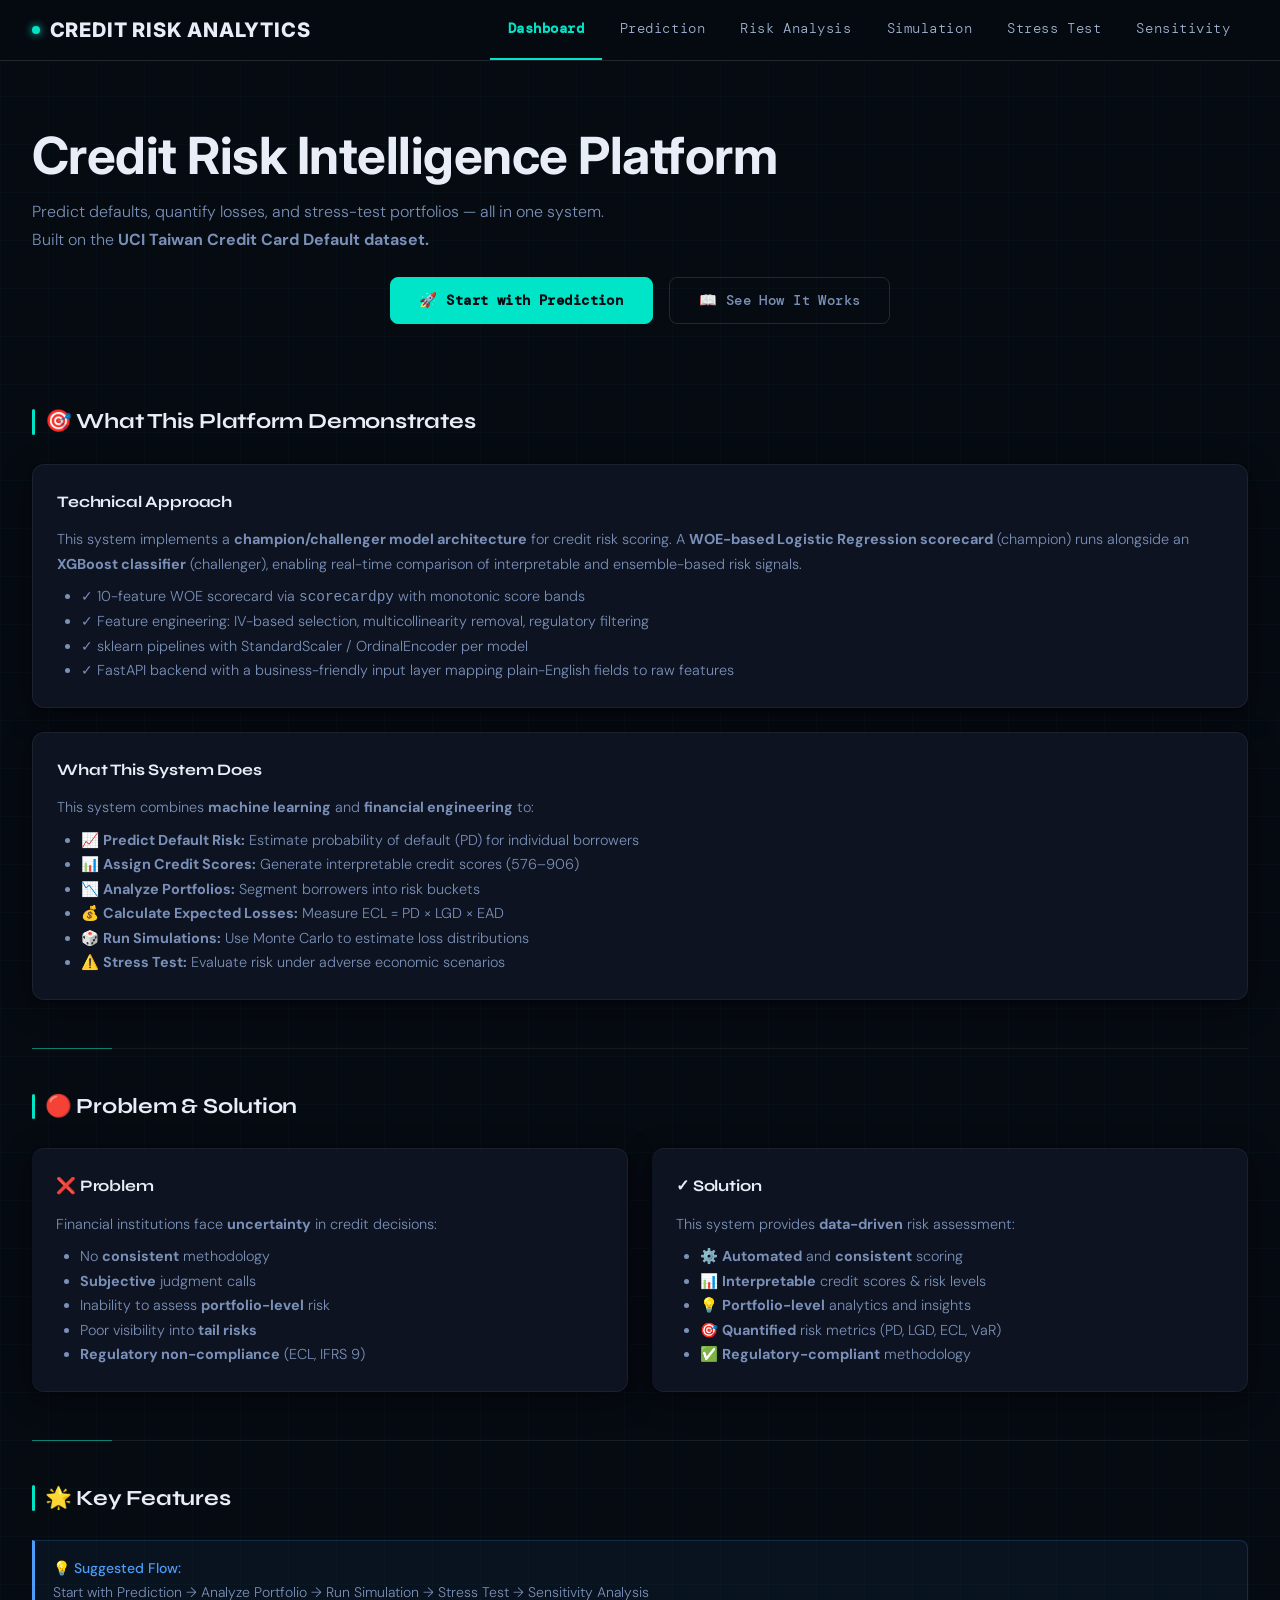
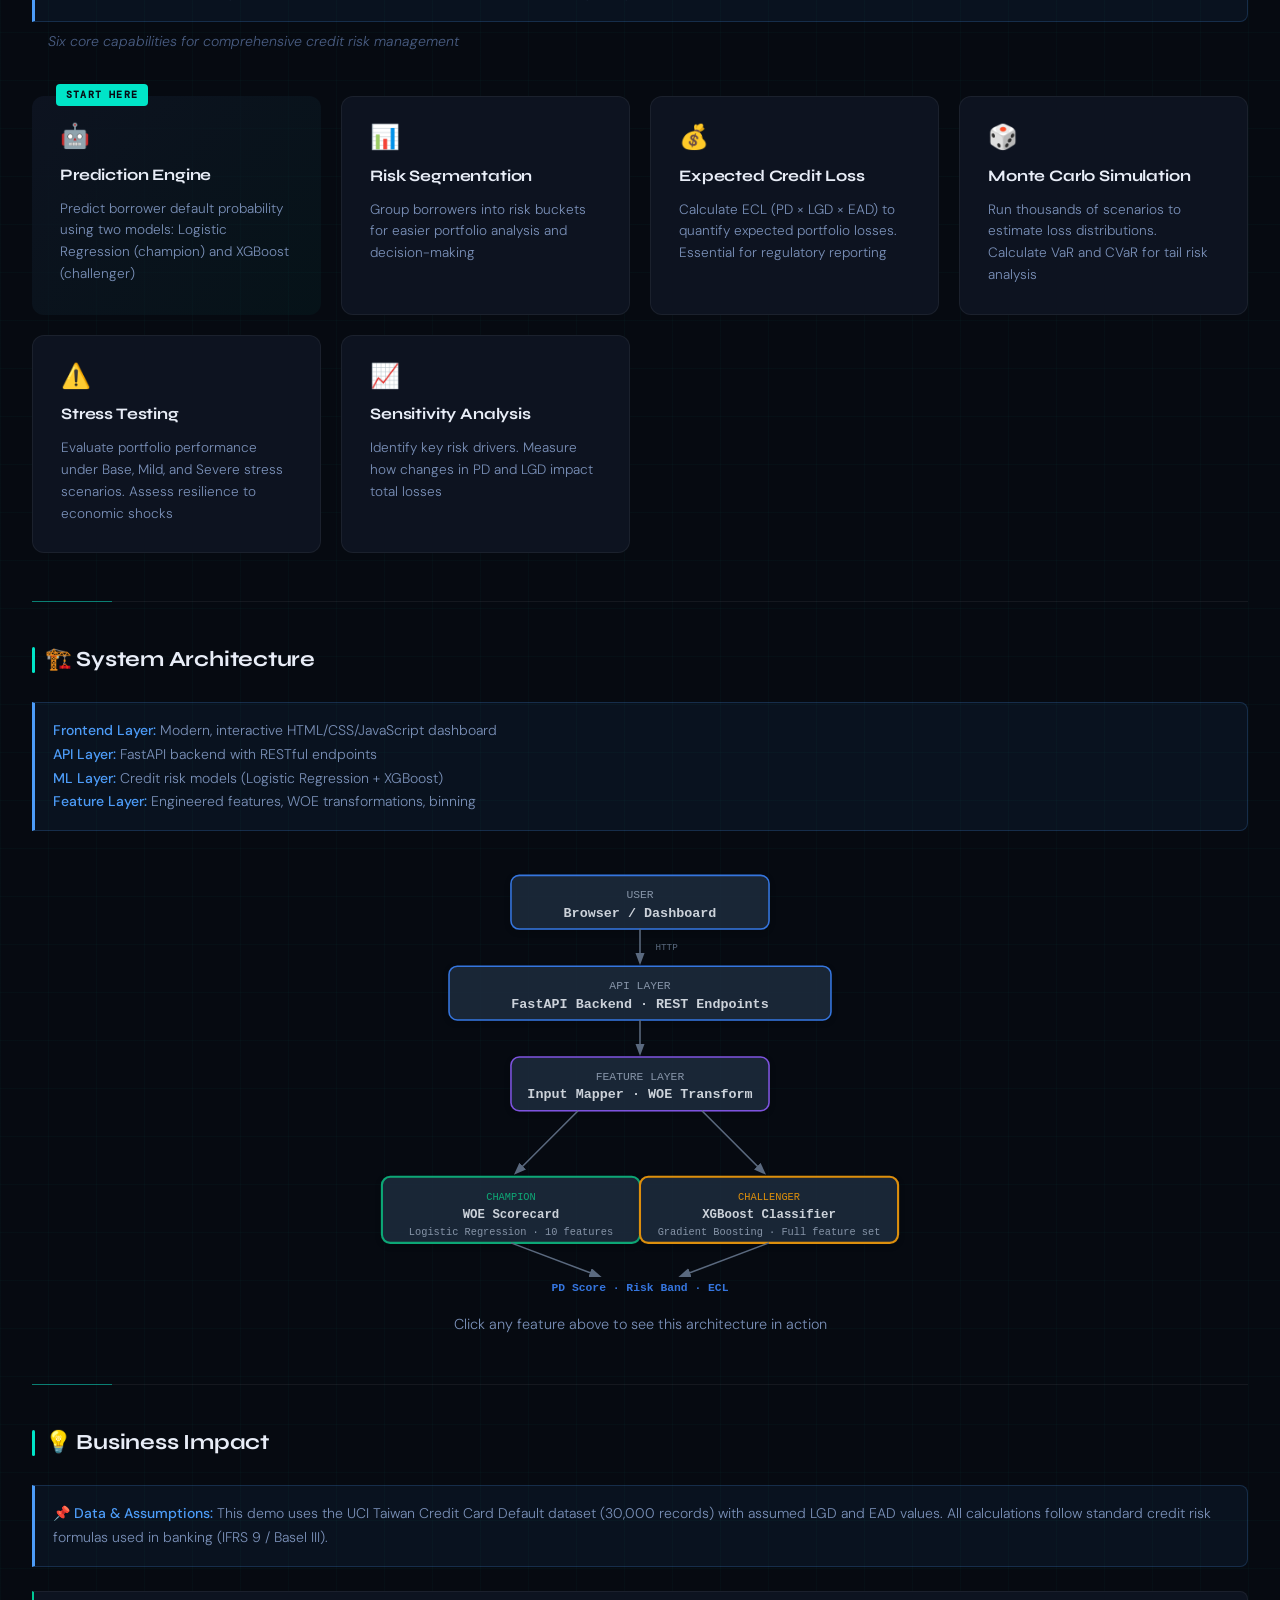
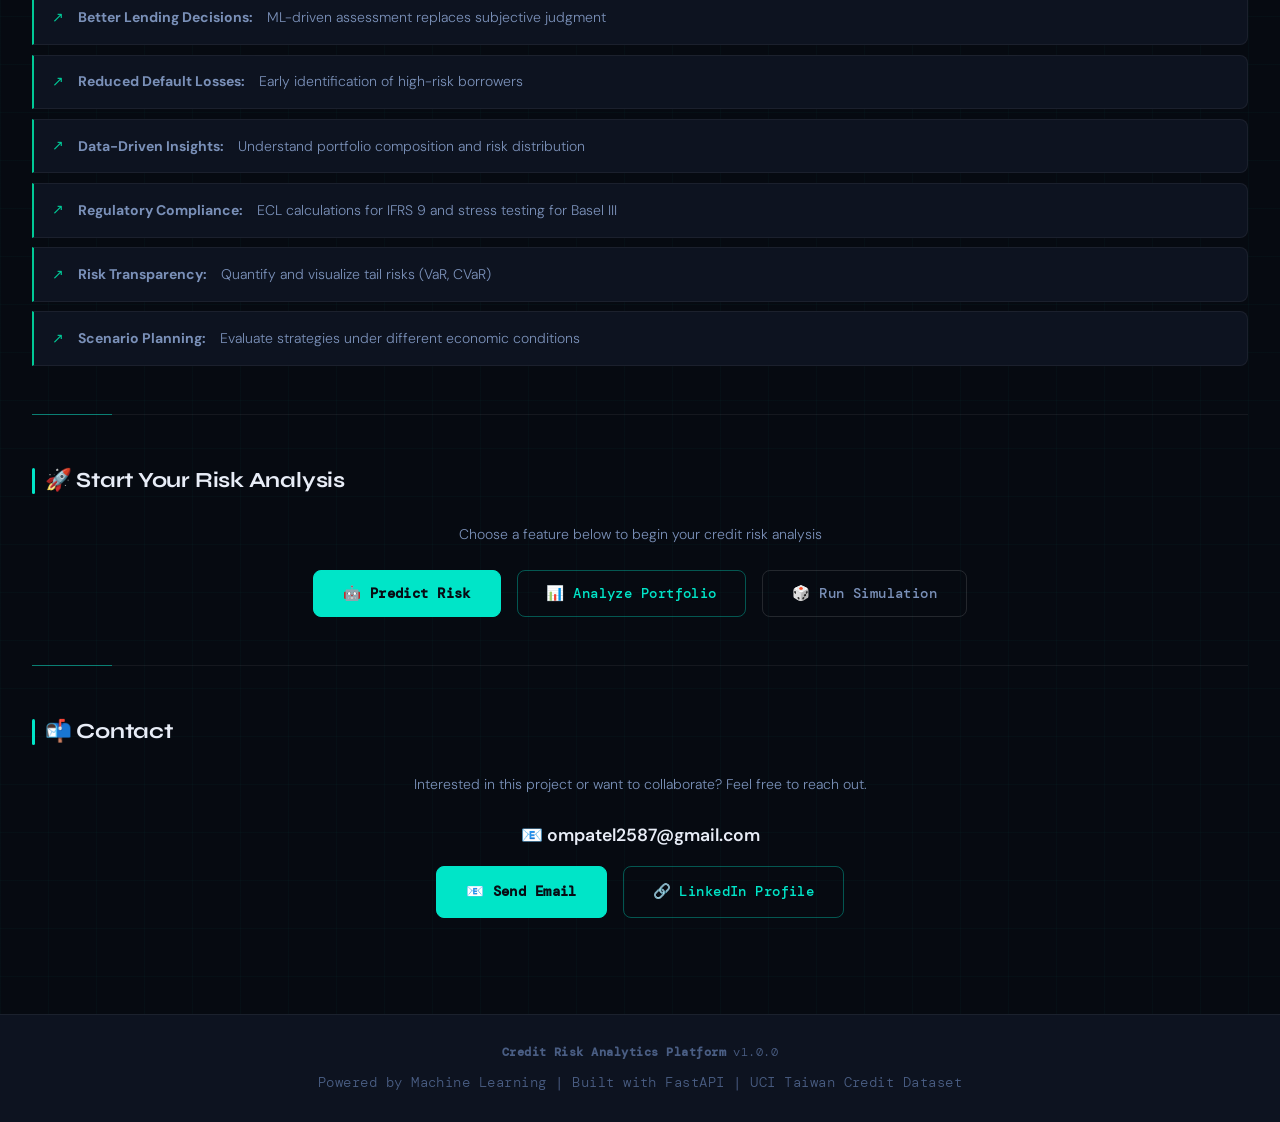
==== commit bfcb5866: "updated train.py and evaluate.py" ====
--- a/frontend/index.html
+++ b/frontend/index.html
@@ -80,7 +80,7 @@
                 <h1 class="page-title">Credit Risk Intelligence Platform</h1>
                 <p class="page-description">
                     Predict defaults, quantify losses, and stress-test portfolios — all in one system.<br>
-                    Built on the <strong>UCI Taiwan Credit Card Default dataset</strong> (30,000 records).
+                    Built on the <strong>UCI Taiwan Credit Card Default dataset.</strong> 
                 </p>
                 <!-- Primary + secondary CTA at hero level -->
                 <div class="hero-cta-group">
@@ -93,8 +93,6 @@
                 </div>
             </div>
         </section>
-
-        <div class="divider"></div>
 
         <!-- PROJECT OVERVIEW SECTION -->
         <section id="overview">
--- a/frontend/css/styles.css
+++ b/frontend/css/styles.css
@@ -5,6 +5,7 @@
    =================================================== */
 
 @import url('https://fonts.googleapis.com/css2?family=Syne:wght@600;700;800&family=DM+Mono:wght@400;500&family=DM+Sans:wght@300;400;500&display=swap');
+@import url('https://fonts.googleapis.com/css2?family=Inter:wght@600;700&family=Syne:wght@600;700;800&family=DM+Mono:wght@400;500&family=DM+Sans:wght@300;400;500&display=swap');
 
 * {
   margin: 0;
@@ -119,14 +120,19 @@
 }
 
 .nav-brand {
-  font-family: var(--font-display);
-  font-size: 1rem;
-  font-weight: 700;
+  font-family: 'Inter', sans-serif;  
+  font-size: 1.25rem;
+  font-weight: 800;
   color: var(--text-primary);
   display: flex;
   align-items: center;
   gap: 0.6rem;
-  letter-spacing: 0.02em;
+  letter-spacing: 0.04em;
+  text-transform: uppercase;
+}
+
+.nav-brand span {
+  color: var(--acid);
 }
 
 .nav-brand-dot {
@@ -151,14 +157,15 @@
 }
 
 .nav-link {
-  color: var(--text-secondary);
+  /* color: var(--text-secondary); */
+  color: #9fb3d1;   /* slightly brighter */
   cursor: pointer;
   transition: var(--transition);
   padding: 0 1.1rem;
   display: flex;
   align-items: center;
   font-family: var(--font-mono);
-  font-size: 0.75rem;
+  font-size: 0.85rem;
   letter-spacing: 0.04em;
   border-bottom: 2px solid transparent;
   position: relative;
@@ -166,12 +173,13 @@
 
 .nav-link:hover {
   color: var(--text-primary);
-  border-bottom-color: var(--border-accent);
+  border-bottom-color: var(--acid);
 }
 
 .nav-link.active {
   color: var(--acid);
   border-bottom-color: var(--acid);
+  font-weight: 600;
 }
 
 /* ===================================================
@@ -190,16 +198,16 @@
    =================================================== */
 
 .page-header {
-  margin-bottom: 2.5rem;
+  margin-bottom: 2rem;
 }
 
 .page-title {
-  font-family: var(--font-display);
+  font-family: 'Inter', sans-serif;
   font-size: clamp(2rem, 4vw, 3.2rem);
-  font-weight: 800;
-  color: var(--text-primary);
-  line-height: 1.1;
-  letter-spacing: -0.02em;
+  font-weight: 700;
+  color: var(--text-primary);
+  line-height: 1.2;
+  letter-spacing: -0.01em;
   margin-bottom: 0.75rem;
 }
 
@@ -221,7 +229,7 @@
    =================================================== */
 
 section {
-  margin-bottom: 3.5rem;
+  margin-bottom: 3rem;
 }
 
 .section-title {
--- a/frontend/css/components.css
+++ b/frontend/css/components.css
@@ -628,6 +628,7 @@
 .hero {
   position: relative;
   padding: 1rem 0 2rem;
+  margin-bottom: 1rem; 
 }
 
 .hero-cta-group {
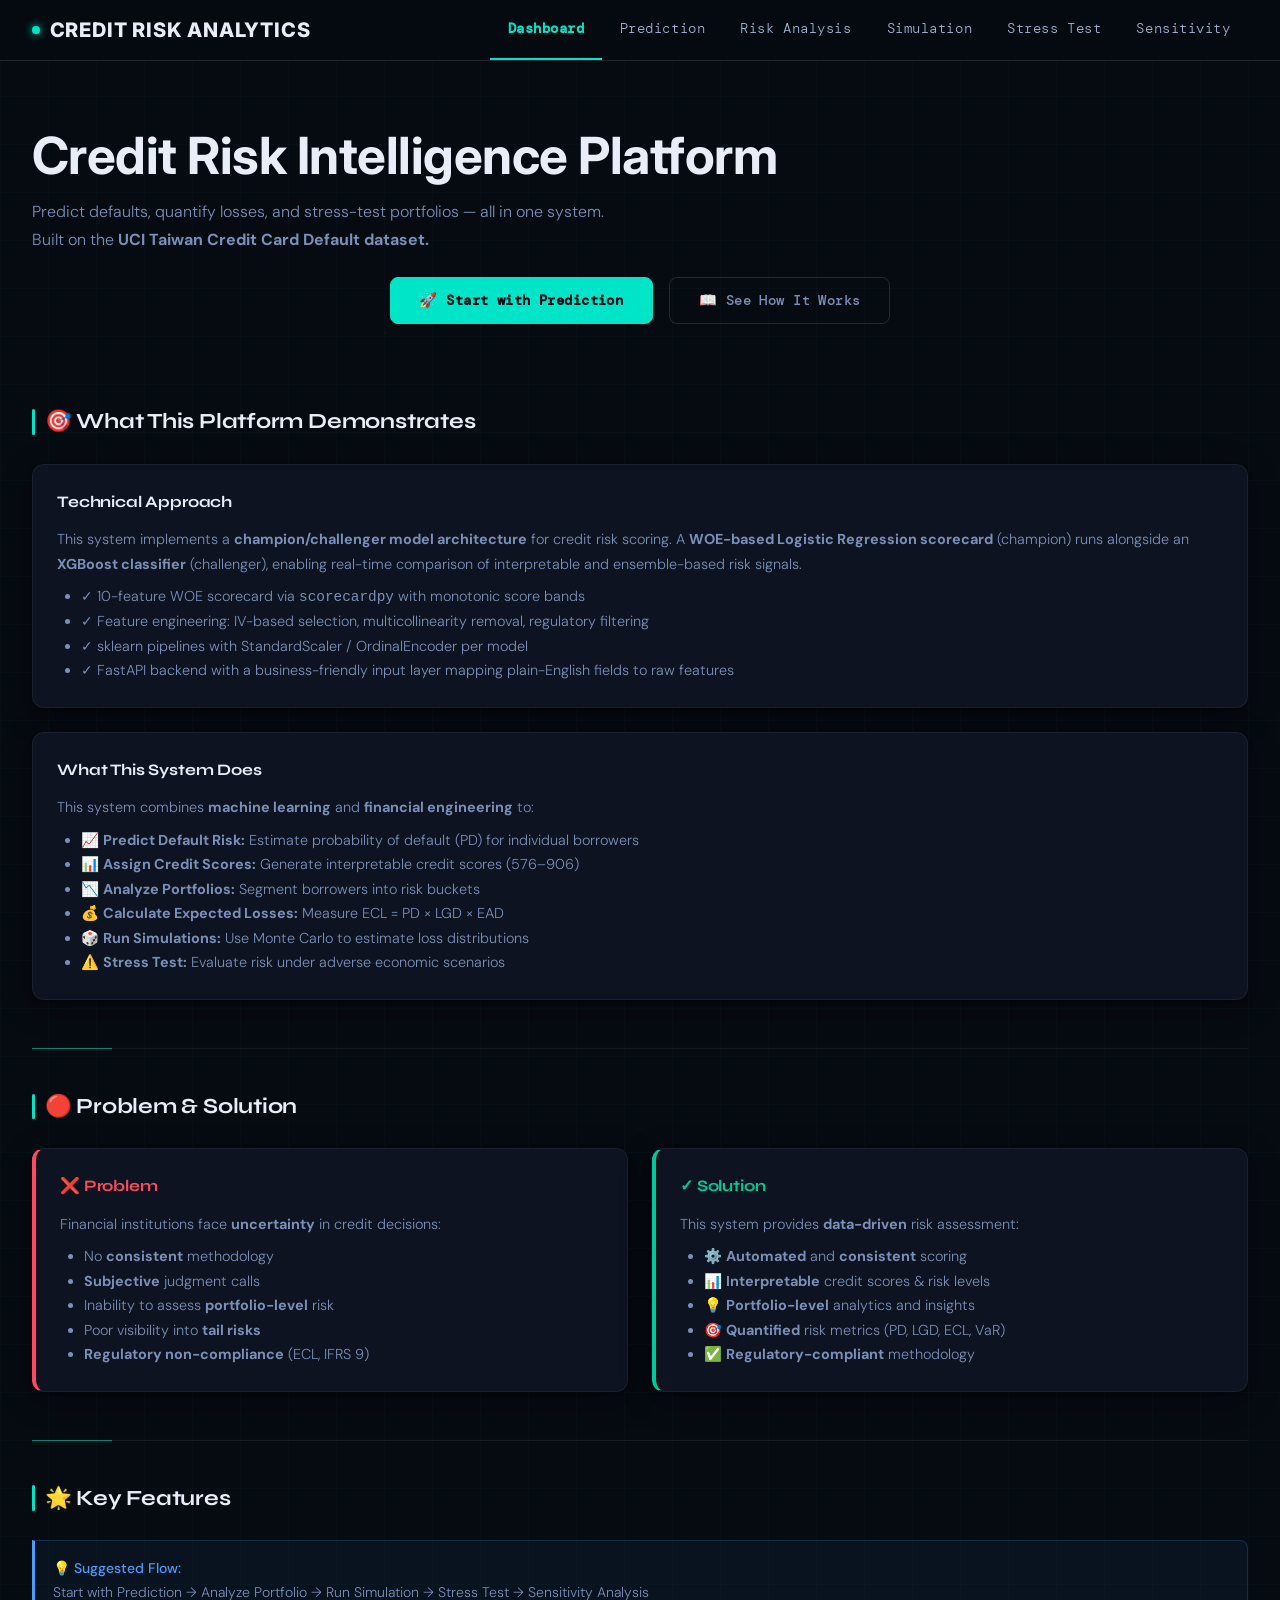
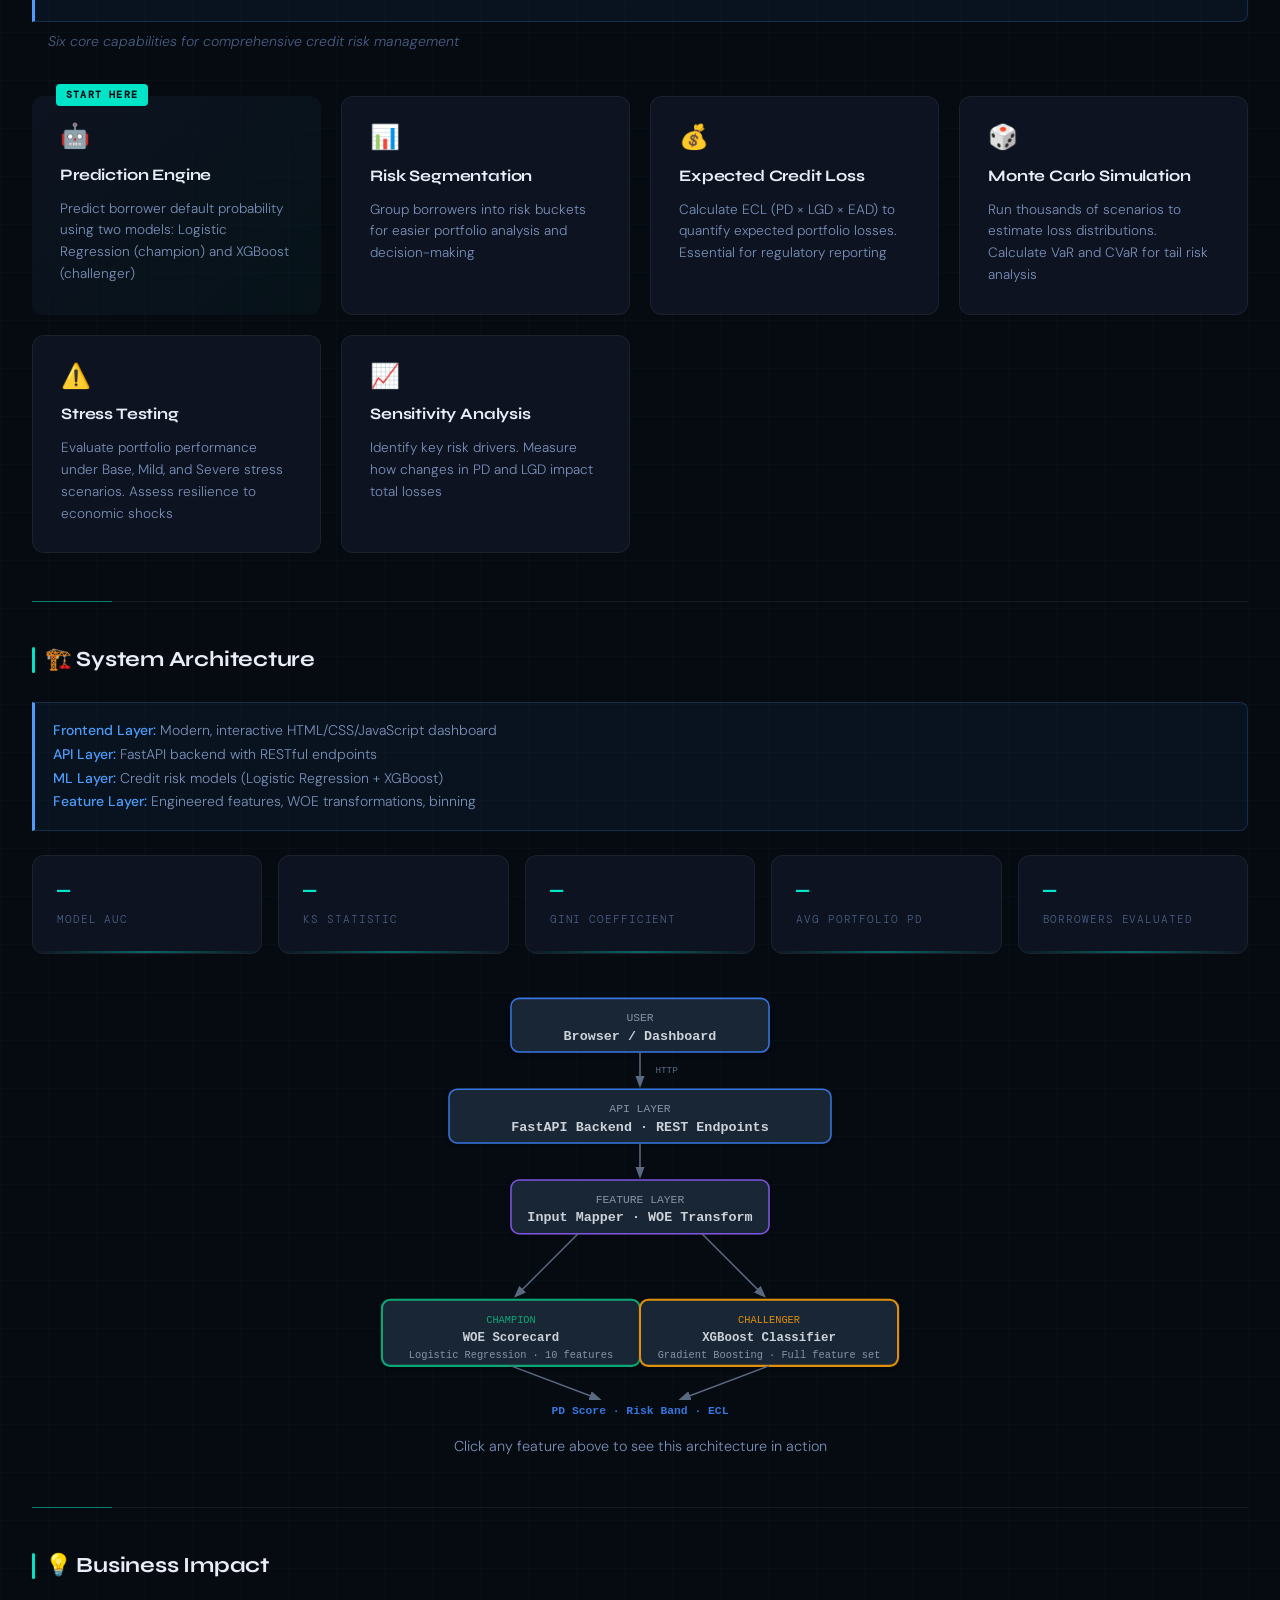
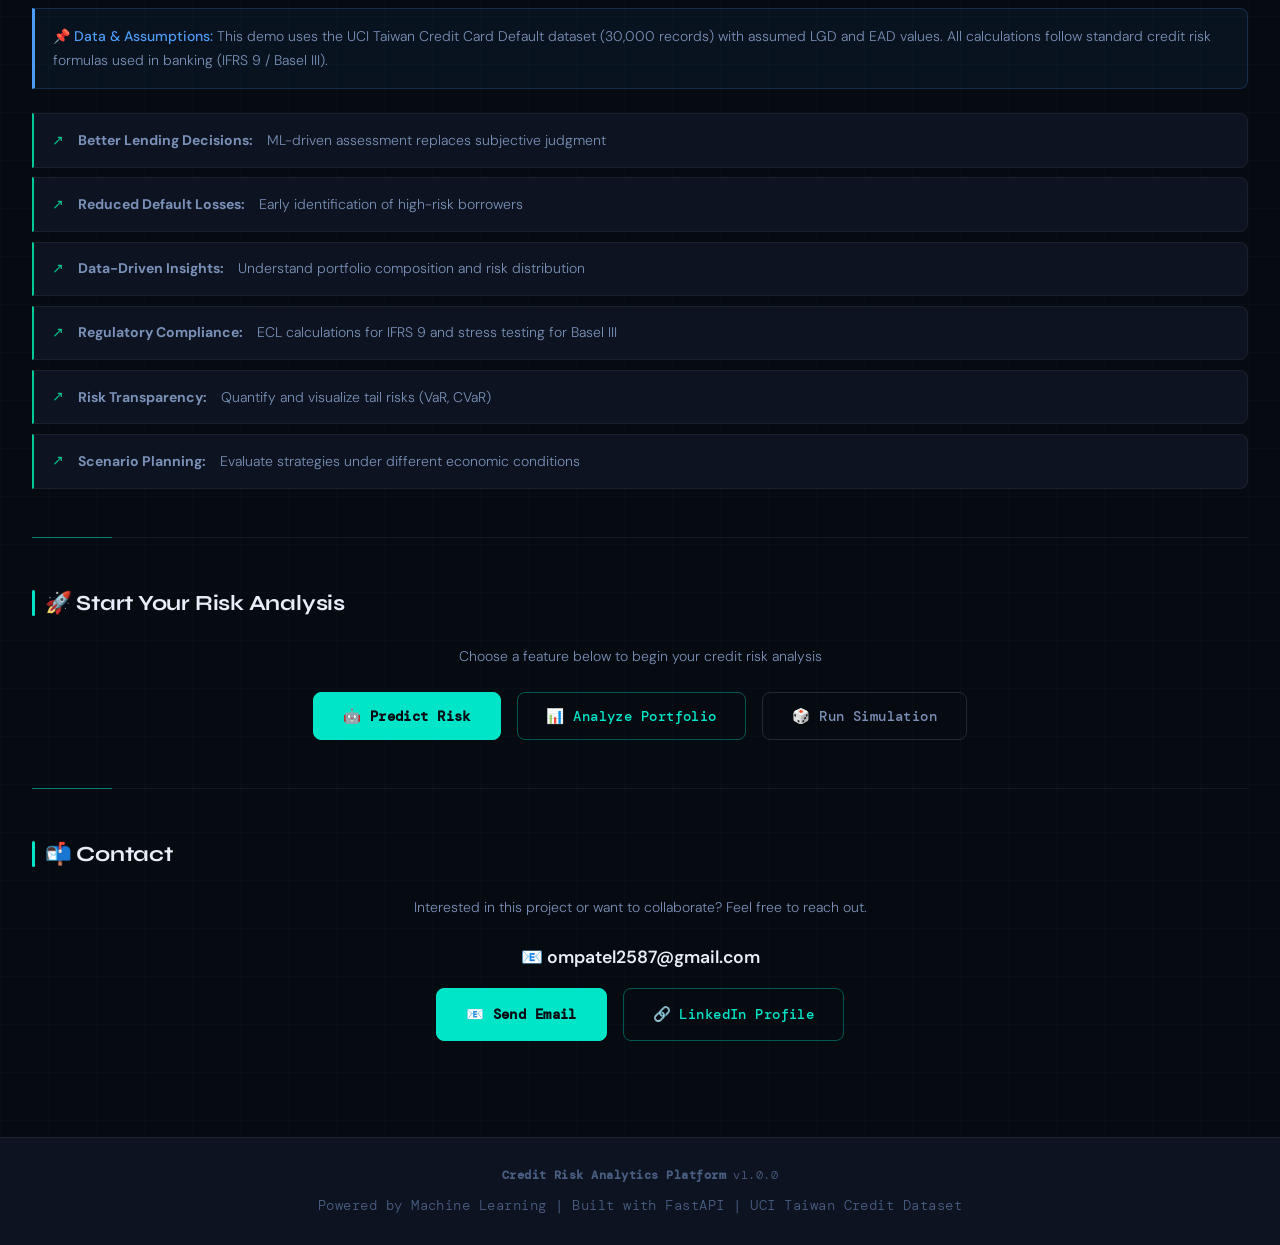
==== commit c4ad771b: "updated frontend" ====
--- a/frontend/index.html
+++ b/frontend/index.html
@@ -141,8 +141,8 @@
             <h2 class="section-title">🔴 Problem & Solution</h2>
 
             <div style="display: grid; grid-template-columns: repeat(auto-fit, minmax(300px, 1fr)); gap: 1.5rem;">
-                <div class="card" style="border-left: 4px solid var(--danger-color);">
-                    <div class="card-header" style="color: var(--danger-color);">❌ Problem</div>
+                <div class="card" style="border-left: 4px solid var(--red);">
+                    <div class="card-header" style="color: var(--red);">❌ Problem</div>
                     <div class="card-body">
                         <p>
                             Financial institutions face <strong>uncertainty</strong> in credit decisions:
@@ -157,8 +157,8 @@
                     </div>
                 </div>
 
-                <div class="card" style="border-left: 4px solid var(--success-color);">
-                    <div class="card-header" style="color: var(--success-color);">✓ Solution</div>
+                <div class="card" style="border-left: 4px solid var(--green);">
+                    <div class="card-header" style="color: var(--green);">✓ Solution</div>
                     <div class="card-body">
                         <p>
                             This system provides <strong>data-driven</strong> risk assessment:
@@ -255,6 +255,30 @@
                 <strong>API Layer:</strong> FastAPI backend with RESTful endpoints<br>
                 <strong>ML Layer:</strong> Credit risk models (Logistic Regression + XGBoost)<br>
                 <strong>Feature Layer:</strong> Engineered features, WOE transformations, binning
+            </div>
+
+            <!-- Live model performance metrics — populated by index.js via /portfolio/summary -->
+            <div style="display: grid; grid-template-columns: repeat(auto-fit, minmax(160px, 1fr)); gap: 1rem; margin-top: 1.5rem;">
+                <div class="metric-box">
+                    <div class="metric-value" id="kpi-auc" style="font-size: 1.4rem;">—</div>
+                    <div class="metric-label">Model AUC</div>
+                </div>
+                <div class="metric-box">
+                    <div class="metric-value" id="kpi-ks" style="font-size: 1.4rem;">—</div>
+                    <div class="metric-label">KS Statistic</div>
+                </div>
+                <div class="metric-box">
+                    <div class="metric-value" id="kpi-gini" style="font-size: 1.4rem;">—</div>
+                    <div class="metric-label">Gini Coefficient</div>
+                </div>
+                <div class="metric-box">
+                    <div class="metric-value" id="kpi-avg-pd" style="font-size: 1.4rem;">—</div>
+                    <div class="metric-label">Avg Portfolio PD</div>
+                </div>
+                <div class="metric-box">
+                    <div class="metric-value" id="kpi-borrowers" style="font-size: 1.4rem;">—</div>
+                    <div class="metric-label">Borrowers Evaluated</div>
+                </div>
             </div>
 
             <!-- SVG Architecture Diagram -->
